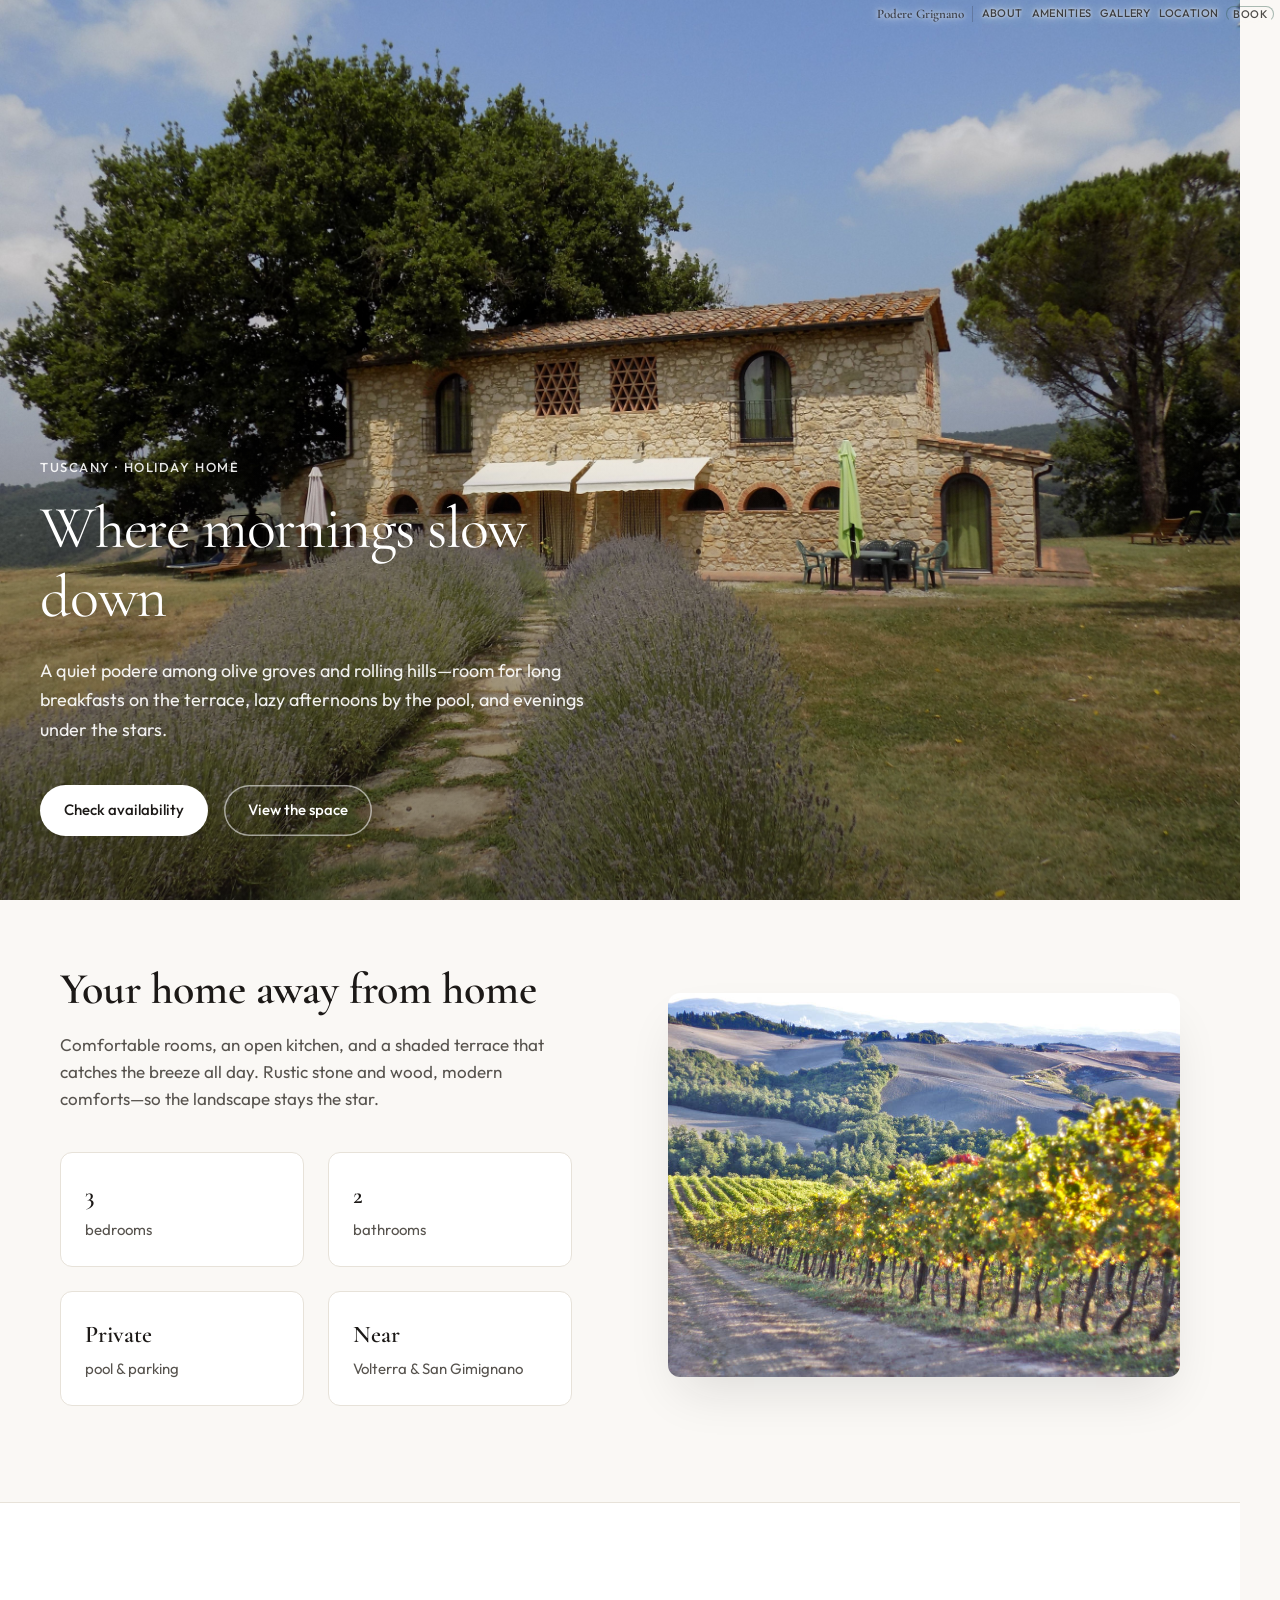
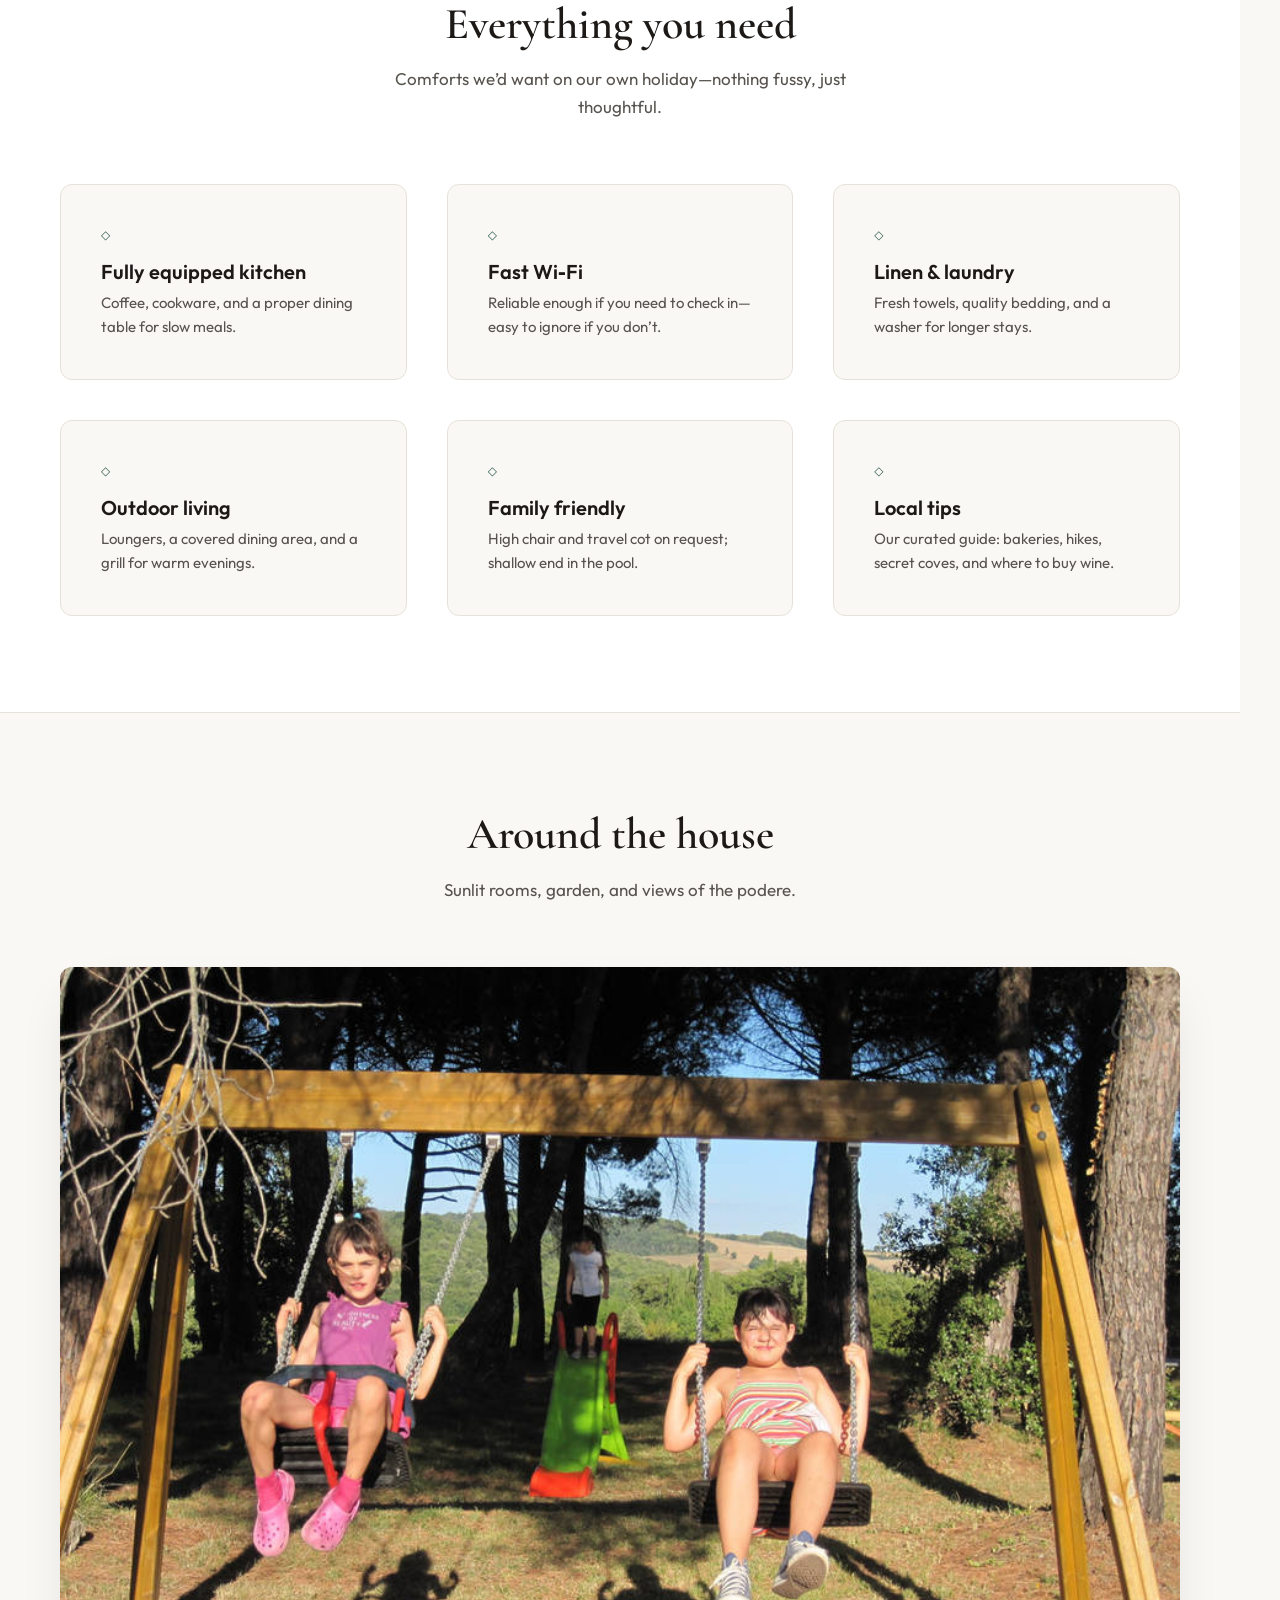
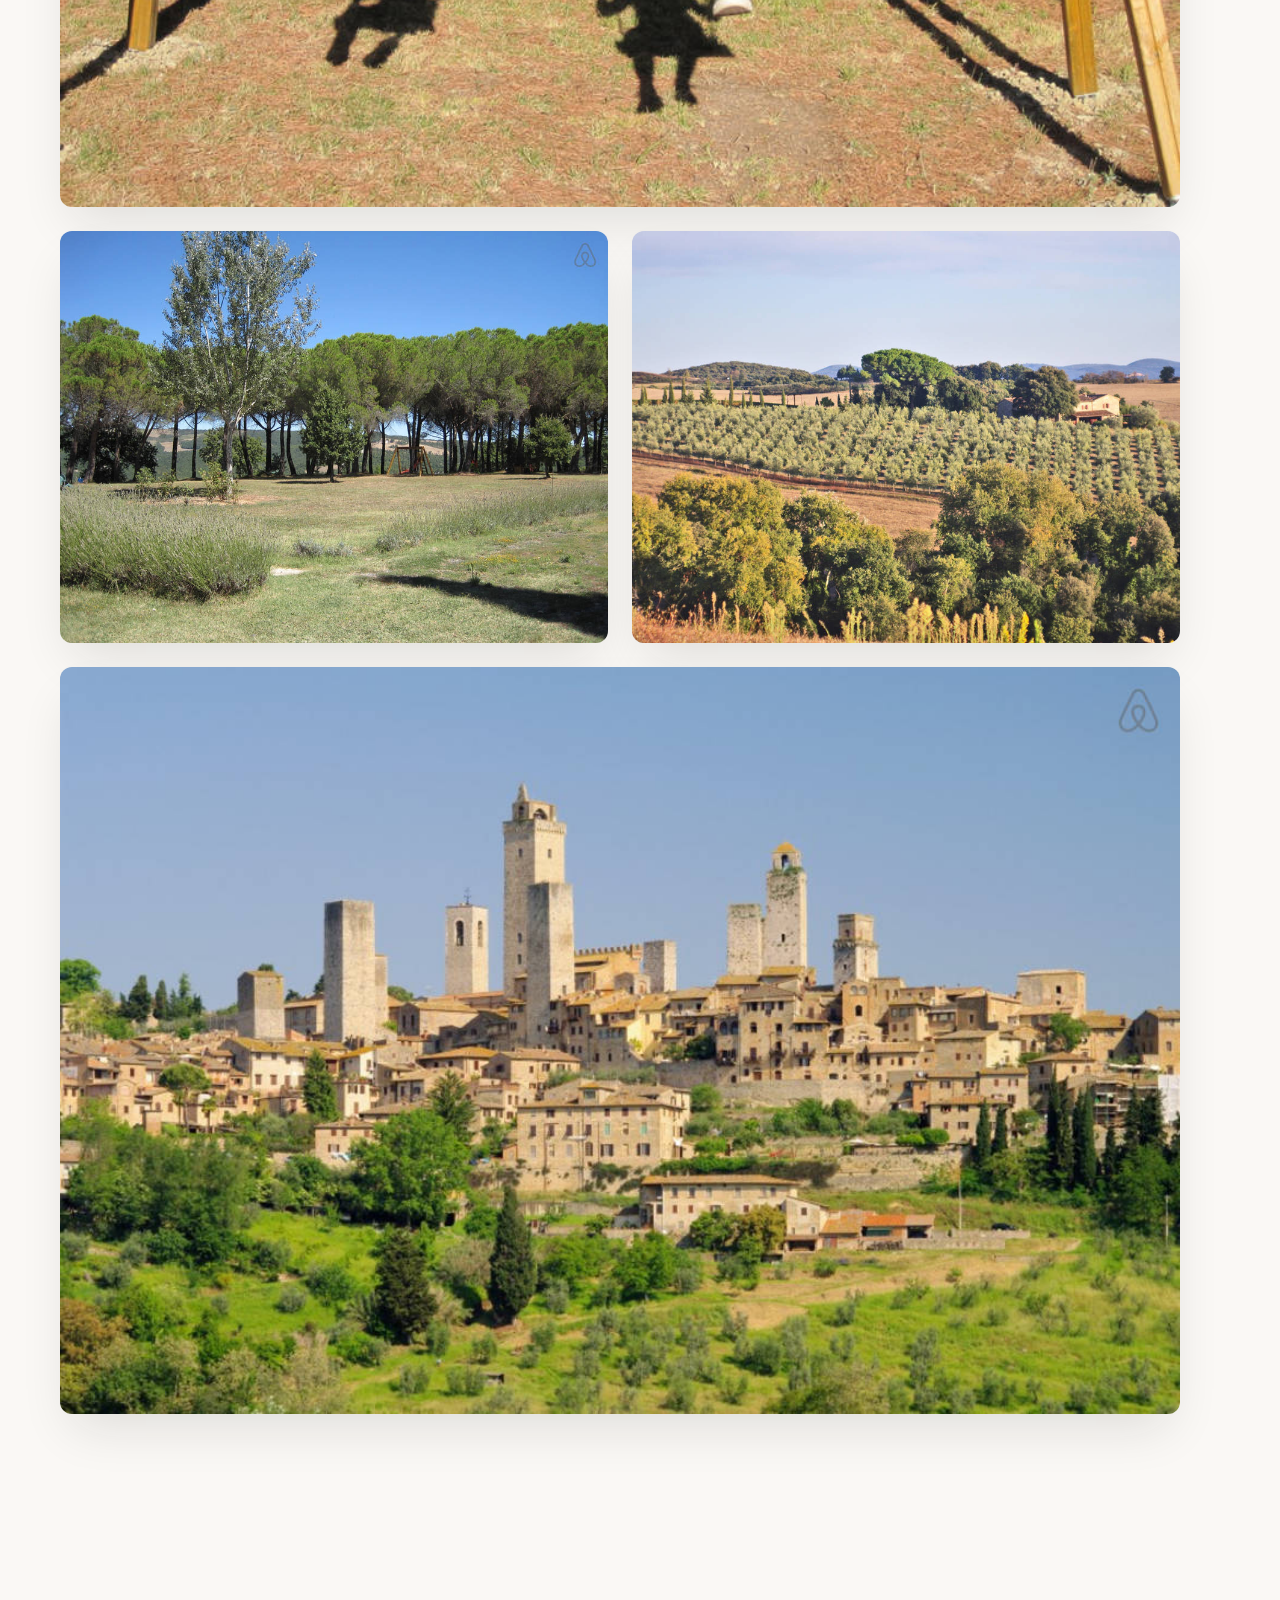
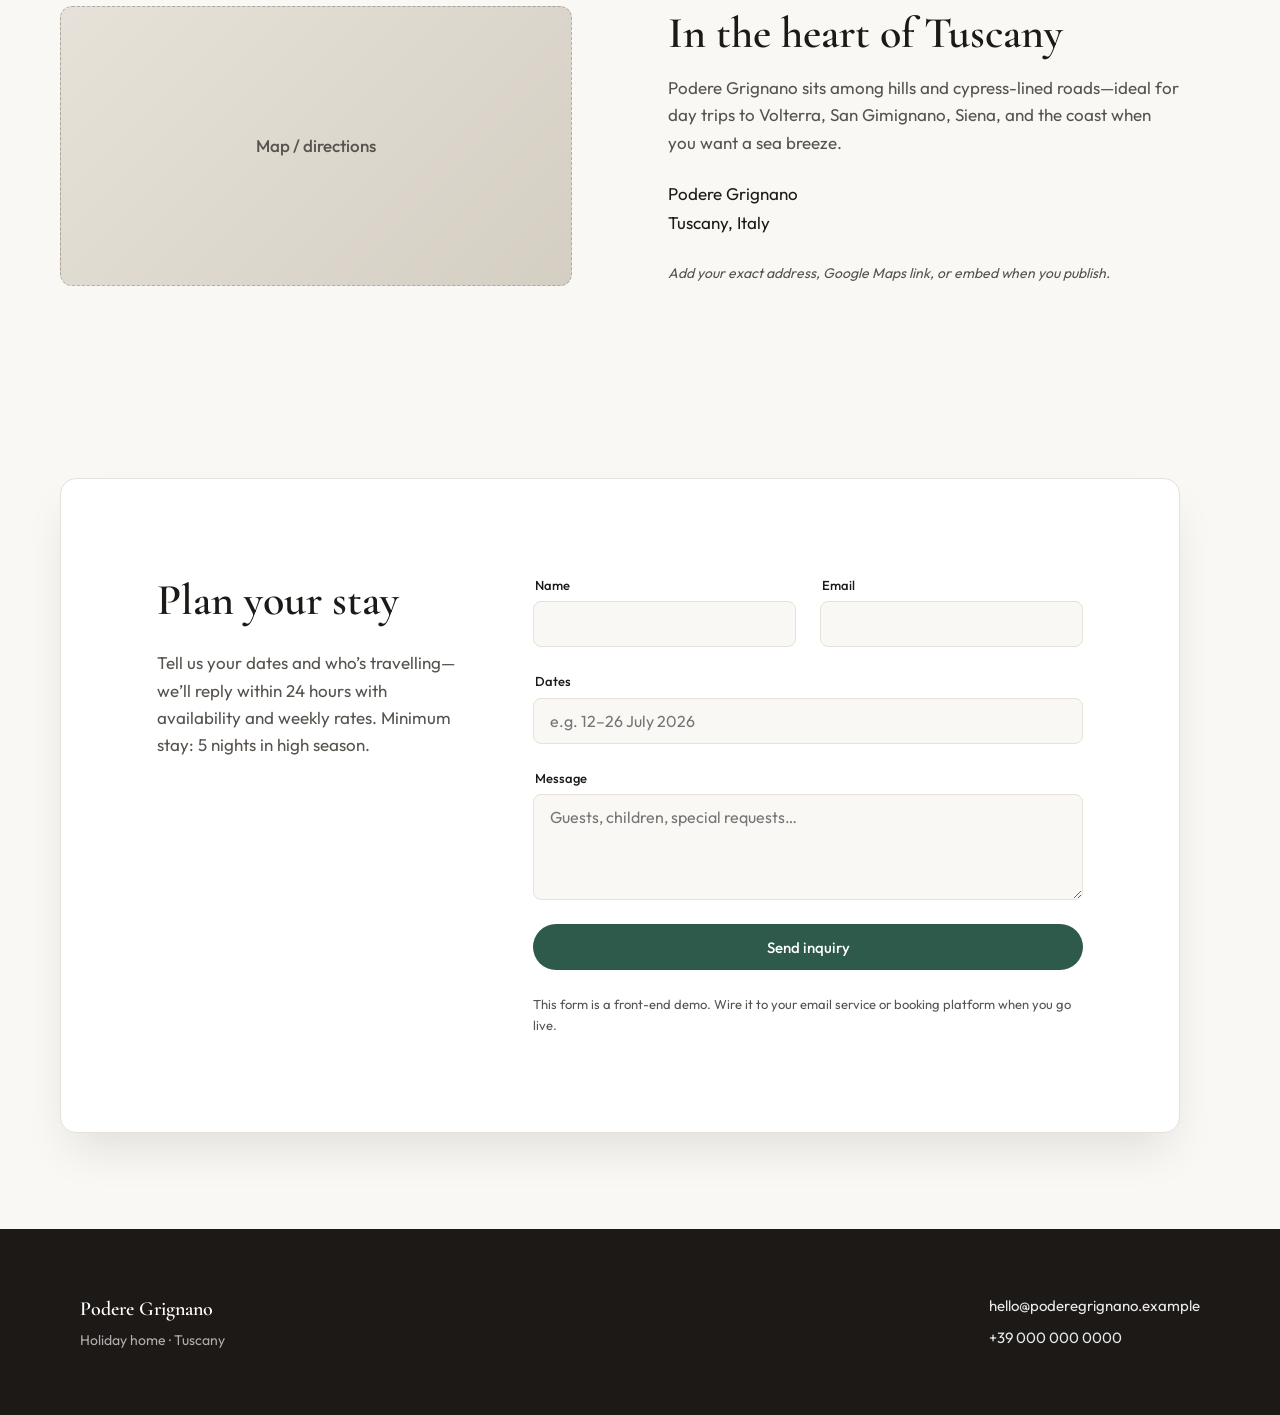
==== index.html @ 08a6ddc8 "Add Podere Grignano landing page with local photos and nav Made-with: Cursor" ====
<!DOCTYPE html>
<html lang="en">
<head>
  <meta charset="UTF-8" />
  <meta name="viewport" content="width=device-width, initial-scale=1.0" />
  <title>Podere Grignano — Holiday Home</title>
  <link rel="preconnect" href="https://fonts.googleapis.com" />
  <link rel="preconnect" href="https://fonts.gstatic.com" crossorigin />
  <link href="https://fonts.googleapis.com/css2?family=Cormorant+Garamond:ital,wght@0,400;0,600;1,400&family=Outfit:wght@300;400;500;600&display=swap" rel="stylesheet" />
  <link rel="stylesheet" href="styles.css" />
</head>
<body>
  <nav class="nav-rail" aria-label="Main navigation">
    <a class="nav-rail__brand" href="#top">Podere Grignano</a>
    <ul class="nav-rail__list">
      <li><a href="#about">About</a></li>
      <li><a href="#amenities">Amenities</a></li>
      <li><a href="#gallery">Gallery</a></li>
      <li><a href="#location">Location</a></li>
      <li><a class="nav-rail__cta" href="#book">Book</a></li>
    </ul>
  </nav>

  <main id="top">
    <section class="hero">
      <div class="hero-bg" role="img" aria-label="Podere Grignano — stone farmhouse and garden"></div>
      <div class="hero-inner">
        <p class="hero-tag">Tuscany · Holiday home</p>
        <h1>Where mornings slow down</h1>
        <p class="hero-lead">
          A quiet podere among olive groves and rolling hills—room for long breakfasts on the terrace,
          lazy afternoons by the pool, and evenings under the stars.
        </p>
        <div class="hero-actions">
          <a class="btn btn-primary" href="#book">Check availability</a>
          <a class="btn btn-ghost" href="#gallery">View the space</a>
        </div>
      </div>
    </section>

    <section class="section section-about" id="about">
      <div class="container split">
        <div class="split-text">
          <h2>Your home away from home</h2>
          <p>
            Comfortable rooms, an open kitchen, and a shaded terrace that catches the breeze all day.
            Rustic stone and wood, modern comforts—so the landscape stays the star.
          </p>
          <ul class="facts">
            <li><strong>3</strong> bedrooms</li>
            <li><strong>2</strong> bathrooms</li>
            <li><strong>Private</strong> pool &amp; parking</li>
            <li><strong>Near</strong> Volterra &amp; San Gimignano</li>
          </ul>
        </div>
        <figure class="split-media">
          <img
            src="images/about.jpg"
            alt="Living space at Podere Grignano"
            width="900"
            height="600"
            loading="lazy"
          />
        </figure>
      </div>
    </section>

    <section class="section section-amenities" id="amenities">
      <div class="container">
        <header class="section-head">
          <h2>Everything you need</h2>
          <p>Comforts we’d want on our own holiday—nothing fussy, just thoughtful.</p>
        </header>
        <ul class="amenity-grid">
          <li>
            <span class="amenity-icon" aria-hidden="true">◇</span>
            <h3>Fully equipped kitchen</h3>
            <p>Coffee, cookware, and a proper dining table for slow meals.</p>
          </li>
          <li>
            <span class="amenity-icon" aria-hidden="true">◇</span>
            <h3>Fast Wi‑Fi</h3>
            <p>Reliable enough if you need to check in—easy to ignore if you don’t.</p>
          </li>
          <li>
            <span class="amenity-icon" aria-hidden="true">◇</span>
            <h3>Linen &amp; laundry</h3>
            <p>Fresh towels, quality bedding, and a washer for longer stays.</p>
          </li>
          <li>
            <span class="amenity-icon" aria-hidden="true">◇</span>
            <h3>Outdoor living</h3>
            <p>Loungers, a covered dining area, and a grill for warm evenings.</p>
          </li>
          <li>
            <span class="amenity-icon" aria-hidden="true">◇</span>
            <h3>Family friendly</h3>
            <p>High chair and travel cot on request; shallow end in the pool.</p>
          </li>
          <li>
            <span class="amenity-icon" aria-hidden="true">◇</span>
            <h3>Local tips</h3>
            <p>Our curated guide: bakeries, hikes, secret coves, and where to buy wine.</p>
          </li>
        </ul>
      </div>
    </section>

    <section class="section section-gallery" id="gallery">
      <div class="container">
        <header class="section-head">
          <h2>Around the house</h2>
          <p>Sunlit rooms, garden, and views of the podere.</p>
        </header>
        <div class="gallery-grid">
          <figure class="gallery-item gallery-item--large">
            <img
              src="images/gallery-01.jpg"
              alt="Podere Grignano"
              width="1200"
              height="800"
              loading="lazy"
            />
          </figure>
          <figure class="gallery-item">
            <img
              src="images/gallery-02.jpg"
              alt="Podere Grignano"
              width="800"
              height="600"
              loading="lazy"
            />
          </figure>
          <figure class="gallery-item">
            <img
              src="images/gallery-03.jpg"
              alt="Podere Grignano"
              width="800"
              height="600"
              loading="lazy"
            />
          </figure>
          <figure class="gallery-item gallery-item--wide">
            <img
              src="images/gallery-04.jpg"
              alt="Podere Grignano"
              width="1200"
              height="500"
              loading="lazy"
            />
          </figure>
        </div>
      </div>
    </section>

    <section class="section section-location" id="location">
      <div class="container split split--reverse">
        <div class="split-text">
          <h2>In the heart of Tuscany</h2>
          <p>
            Podere Grignano sits among hills and cypress-lined roads—ideal for day trips to Volterra,
            San Gimignano, Siena, and the coast when you want a sea breeze.
          </p>
          <address class="address">
            Podere Grignano<br />
            Tuscany, Italy
          </address>
          <p class="location-note">
            Add your exact address, Google Maps link, or embed when you publish.
          </p>
        </div>
        <div class="map-placeholder" role="img" aria-label="Map placeholder">
          <span>Map / directions</span>
        </div>
      </div>
    </section>

    <section class="section section-cta" id="book">
      <div class="container cta-box">
        <div class="cta-content">
          <h2>Plan your stay</h2>
          <p>
            Tell us your dates and who’s travelling—we’ll reply within 24 hours with availability
            and weekly rates. Minimum stay: 5 nights in high season.
          </p>
        </div>
        <form class="inquiry-form" action="#" method="get">
          <label>
            <span>Name</span>
            <input type="text" name="name" autocomplete="name" required />
          </label>
          <label>
            <span>Email</span>
            <input type="email" name="email" autocomplete="email" required />
          </label>
          <label class="full-width">
            <span>Dates</span>
            <input type="text" name="dates" placeholder="e.g. 12–26 July 2026" required />
          </label>
          <label class="full-width">
            <span>Message</span>
            <textarea name="message" rows="4" placeholder="Guests, children, special requests…"></textarea>
          </label>
          <button type="submit" class="btn btn-primary full-width">Send inquiry</button>
          <p class="form-hint">
            This form is a front-end demo. Wire it to your email service or booking platform when you go live.
          </p>
        </form>
      </div>
    </section>
  </main>

  <footer class="site-footer">
    <div class="container footer-inner">
      <div>
        <strong>Podere Grignano</strong>
        <p class="footer-tag">Holiday home · Tuscany</p>
      </div>
      <div class="footer-links">
        <a href="mailto:hello@poderegrignano.example">hello@poderegrignano.example</a>
        <a href="tel:+390000000000">+39 000 000 0000</a>
      </div>
    </div>
  </footer>

</body>
</html>
---- styles.css ----
:root {
  --color-bg: #faf8f5;
  --color-surface: #ffffff;
  --color-ink: #1c1917;
  --color-ink-muted: #57534e;
  --color-accent: #2d5a4a;
  --color-accent-hover: #234538;
  --color-sand: #e7e2d9;
  --color-hero-overlay: rgba(28, 25, 23, 0.45);
  --font-display: "Cormorant Garamond", Georgia, serif;
  --font-body: "Outfit", system-ui, sans-serif;
  --space-xs: 0.5rem;
  --space-sm: 1rem;
  --space-md: 1.5rem;
  --space-lg: 2.5rem;
  --space-xl: 4rem;
  --space-2xl: 6rem;
  --radius: 12px;
  --shadow: 0 24px 48px -12px rgba(28, 25, 23, 0.12);
  --max-width: 1120px;
}

*,
*::before,
*::after {
  box-sizing: border-box;
}

html {
  scroll-behavior: smooth;
}

body {
  margin: 0;
  font-family: var(--font-body);
  font-size: 1.0625rem;
  line-height: 1.6;
  color: var(--color-ink);
  background: var(--color-bg);
}

main {
  padding-right: var(--space-lg);
}

img {
  max-width: 100%;
  height: auto;
  display: block;
  vertical-align: middle;
}

a {
  color: var(--color-accent);
  text-decoration: none;
}

a:hover {
  text-decoration: underline;
}

h1,
h2,
h3 {
  font-family: var(--font-display);
  font-weight: 600;
  line-height: 1.15;
  margin: 0 0 var(--space-sm);
}

h1 {
  font-size: clamp(2.5rem, 6vw, 3.75rem);
  font-weight: 400;
  letter-spacing: -0.02em;
}

h2 {
  font-size: clamp(2rem, 4vw, 2.75rem);
}

h3 {
  font-size: 1.25rem;
  font-family: var(--font-body);
  font-weight: 600;
}

p {
  margin: 0 0 var(--space-md);
  color: var(--color-ink-muted);
}

p:last-child {
  margin-bottom: 0;
}

.container {
  width: min(100% - var(--space-lg), var(--max-width));
  margin-inline: auto;
}

/* Minimal horizontal nav — fixed top-right, transparent */
.nav-rail {
  position: fixed;
  z-index: 100;
  top: max(0.35rem, env(safe-area-inset-top));
  right: max(0.35rem, env(safe-area-inset-right));
  display: flex;
  flex-direction: row;
  flex-wrap: wrap;
  align-items: center;
  justify-content: flex-end;
  gap: 0.2rem 0.45rem;
  width: max-content;
  max-width: calc(100vw - 0.7rem);
  padding: 0;
  background: transparent;
  pointer-events: none;
}

.nav-rail > * {
  pointer-events: auto;
}

.nav-rail__brand {
  font-family: var(--font-display);
  font-size: 0.8125rem;
  font-weight: 600;
  letter-spacing: 0.01em;
  line-height: 1;
  white-space: nowrap;
  text-decoration: none;
  color: rgba(28, 25, 23, 0.82);
  opacity: 0.92;
  text-shadow:
    0 0 12px rgba(255, 253, 248, 0.95),
    0 0 4px rgba(255, 253, 248, 0.85);
  transition: color 0.2s ease, opacity 0.2s ease;
}

.nav-rail__brand:hover {
  color: var(--color-accent);
  text-decoration: none;
  opacity: 1;
}

.nav-rail__brand:focus-visible {
  outline: 2px solid var(--color-accent);
  outline-offset: 3px;
  border-radius: 2px;
}

.nav-rail__list {
  list-style: none;
  margin: 0;
  padding: 0 0 0 0.45rem;
  display: flex;
  flex-direction: row;
  flex-wrap: wrap;
  align-items: center;
  justify-content: flex-end;
  gap: 0.15rem 0.35rem;
  border-left: 1px solid rgba(28, 25, 23, 0.2);
}

.nav-rail__list li {
  display: flex;
  align-items: center;
}

.nav-rail__list a {
  font-size: 0.6875rem;
  font-weight: 500;
  letter-spacing: 0.04em;
  text-transform: uppercase;
  text-decoration: none;
  color: rgba(28, 25, 23, 0.78);
  text-shadow:
    0 0 10px rgba(255, 253, 248, 0.92),
    0 0 3px rgba(255, 253, 248, 0.8);
  padding: 0.15rem 0.1rem;
  line-height: 1;
  border-bottom: 1px solid transparent;
  transition: color 0.2s ease, border-color 0.2s ease;
}

.nav-rail__list a:hover {
  color: var(--color-accent);
  text-decoration: none;
  border-bottom-color: rgba(45, 90, 74, 0.35);
}

.nav-rail__list a:focus-visible {
  outline: 2px solid var(--color-accent);
  outline-offset: 2px;
  border-radius: 2px;
}

.nav-rail__cta {
  margin: 0;
  padding: 0.12rem 0.4rem !important;
  border: 1px solid rgba(45, 90, 74, 0.42);
  border-radius: 999px;
  background: transparent !important;
}

.nav-rail__cta:hover {
  border-color: var(--color-accent);
  background: rgba(45, 90, 74, 0.06) !important;
}

@media (max-width: 520px) {
  .nav-rail {
    gap: 0.15rem 0.3rem;
  }

  .nav-rail__brand {
    font-size: 0.75rem;
  }

  .nav-rail__list {
    padding-left: 0.35rem;
    gap: 0.1rem 0.25rem;
  }

  .nav-rail__list a {
    font-size: 0.625rem;
    letter-spacing: 0.03em;
  }

  .nav-rail__cta {
    padding: 0.1rem 0.32rem !important;
  }
}

/* Hero */
.hero {
  position: relative;
  min-height: 100vh;
  min-height: 100dvh;
  display: flex;
  align-items: flex-end;
  padding: var(--space-2xl) var(--space-lg) var(--space-xl);
  padding-top: var(--space-xl);
}

.hero-bg {
  position: absolute;
  inset: 0;
  background:
    linear-gradient(to top, var(--color-hero-overlay) 0%, transparent 55%),
    url("images/hero.jpg") center / cover no-repeat;
  z-index: 0;
}

.hero-inner {
  position: relative;
  z-index: 1;
  max-width: 36rem;
  color: #fff;
}

.hero-tag {
  font-size: 0.8125rem;
  font-weight: 500;
  letter-spacing: 0.12em;
  text-transform: uppercase;
  margin: 0 0 var(--space-sm);
  opacity: 0.95;
  color: rgba(255, 255, 255, 0.95);
}

.hero h1 {
  color: #fff;
  margin-bottom: var(--space-md);
  text-shadow: 0 2px 24px rgba(0, 0, 0, 0.2);
}

.hero-lead {
  font-size: 1.125rem;
  line-height: 1.65;
  color: rgba(255, 255, 255, 0.92);
  margin-bottom: var(--space-lg);
}

.hero-actions {
  display: flex;
  flex-wrap: wrap;
  gap: var(--space-sm);
}

/* Buttons */
.btn {
  display: inline-flex;
  align-items: center;
  justify-content: center;
  padding: 0.85rem 1.5rem;
  font-family: var(--font-body);
  font-size: 0.9375rem;
  font-weight: 500;
  border-radius: 999px;
  border: none;
  cursor: pointer;
  text-decoration: none;
  transition: background 0.2s, color 0.2s, transform 0.15s;
}

.btn:active {
  transform: scale(0.98);
}

.btn-primary {
  background: #fff;
  color: var(--color-ink);
}

.btn-primary:hover {
  background: var(--color-sand);
  text-decoration: none;
}

.btn-ghost {
  background: transparent;
  color: #fff;
  box-shadow: inset 0 0 0 1.5px rgba(255, 255, 255, 0.55);
}

.btn-ghost:hover {
  background: rgba(255, 255, 255, 0.12);
  text-decoration: none;
}

.section-cta .btn-primary {
  background: var(--color-accent);
  color: #fff;
}

.section-cta .btn-primary:hover {
  background: var(--color-accent-hover);
}

/* Sections */
.section {
  padding: var(--space-2xl) 0;
}

.section-about {
  padding-top: var(--space-xl);
}

.section-head {
  text-align: center;
  max-width: 32rem;
  margin: 0 auto var(--space-xl);
}

.section-head h2 {
  margin-bottom: var(--space-sm);
}

.section-head p {
  margin: 0;
}

/* Split layout */
.split {
  display: grid;
  gap: var(--space-xl);
  align-items: center;
}

@media (min-width: 880px) {
  .split {
    grid-template-columns: 1fr 1fr;
    gap: var(--space-2xl);
  }

  .split--reverse .split-text {
    order: 2;
  }

  .split--reverse .map-placeholder {
    order: 1;
  }
}

.split-media {
  margin: 0;
  border-radius: var(--radius);
  overflow: hidden;
  box-shadow: var(--shadow);
}

.split-media img {
  width: 100%;
  aspect-ratio: 4 / 3;
  object-fit: cover;
}

.facts {
  list-style: none;
  margin: var(--space-lg) 0 0;
  padding: 0;
  display: grid;
  grid-template-columns: repeat(2, 1fr);
  gap: var(--space-md);
}

.facts li {
  padding: var(--space-md);
  background: var(--color-surface);
  border-radius: var(--radius);
  border: 1px solid var(--color-sand);
  font-size: 0.9375rem;
  color: var(--color-ink-muted);
}

.facts strong {
  display: block;
  font-size: 1.5rem;
  font-family: var(--font-display);
  color: var(--color-ink);
  font-weight: 600;
  margin-bottom: 0.15rem;
}

/* Amenities */
.section-amenities {
  background: var(--color-surface);
  border-block: 1px solid var(--color-sand);
}

.amenity-grid {
  list-style: none;
  margin: 0;
  padding: 0;
  display: grid;
  gap: var(--space-lg);
}

@media (min-width: 600px) {
  .amenity-grid {
    grid-template-columns: repeat(2, 1fr);
  }
}

@media (min-width: 900px) {
  .amenity-grid {
    grid-template-columns: repeat(3, 1fr);
  }
}

.amenity-grid li {
  padding: var(--space-lg);
  background: var(--color-bg);
  border-radius: var(--radius);
  border: 1px solid var(--color-sand);
}

.amenity-icon {
  display: block;
  font-size: 0.75rem;
  color: var(--color-accent);
  margin-bottom: var(--space-sm);
  letter-spacing: 0.1em;
}

.amenity-grid h3 {
  margin-bottom: var(--space-xs);
}

.amenity-grid p {
  margin: 0;
  font-size: 0.9375rem;
}

/* Gallery */
.gallery-grid {
  display: grid;
  gap: var(--space-md);
  grid-template-columns: 1fr;
}

@media (min-width: 700px) {
  .gallery-grid {
    grid-template-columns: repeat(2, 1fr);
    grid-template-rows: auto auto auto;
  }

  .gallery-item--large {
    grid-column: span 2;
    grid-row: span 1;
  }

  .gallery-item--wide {
    grid-column: span 2;
  }
}

.gallery-item {
  margin: 0;
  border-radius: var(--radius);
  overflow: hidden;
  box-shadow: var(--shadow);
}

.gallery-item img {
  width: 100%;
  height: 100%;
  min-height: 220px;
  object-fit: cover;
  transition: transform 0.5s ease;
}

.gallery-item:hover img {
  transform: scale(1.03);
}

.gallery-item--large img {
  min-height: 320px;
}

.gallery-item--wide img {
  min-height: 240px;
}

/* Location */
.address {
  font-style: normal;
  margin: var(--space-md) 0;
  color: var(--color-ink);
  line-height: 1.7;
}

.location-note {
  font-size: 0.875rem;
  font-style: italic;
}

.map-placeholder {
  min-height: 280px;
  border-radius: var(--radius);
  background:
    linear-gradient(135deg, var(--color-sand) 0%, #d4cec3 100%);
  display: flex;
  align-items: center;
  justify-content: center;
  color: var(--color-ink-muted);
  font-weight: 500;
  border: 1px dashed rgba(87, 83, 78, 0.35);
}

/* CTA / Form */
.section-cta {
  padding-bottom: var(--space-2xl);
}

.cta-box {
  display: grid;
  gap: var(--space-xl);
  padding: var(--space-xl);
  background: var(--color-surface);
  border-radius: calc(var(--radius) + 4px);
  box-shadow: var(--shadow);
  border: 1px solid var(--color-sand);
}

@media (min-width: 880px) {
  .cta-box {
    grid-template-columns: 1fr 1.1fr;
    align-items: start;
    padding: var(--space-2xl);
  }
}

.cta-content h2 {
  margin-bottom: var(--space-md);
}

.inquiry-form {
  display: grid;
  grid-template-columns: 1fr 1fr;
  gap: var(--space-md);
}

.inquiry-form label {
  display: flex;
  flex-direction: column;
  gap: 0.35rem;
  font-size: 0.8125rem;
  font-weight: 500;
  color: var(--color-ink);
}

.inquiry-form label span {
  margin-left: 2px;
}

.inquiry-form .full-width {
  grid-column: 1 / -1;
}

.inquiry-form input,
.inquiry-form textarea {
  font-family: var(--font-body);
  font-size: 1rem;
  padding: 0.75rem 1rem;
  border: 1px solid var(--color-sand);
  border-radius: 8px;
  background: var(--color-bg);
  color: var(--color-ink);
}

.inquiry-form input:focus,
.inquiry-form textarea:focus {
  outline: 2px solid var(--color-accent);
  outline-offset: 2px;
  border-color: transparent;
}

.inquiry-form textarea {
  resize: vertical;
  min-height: 100px;
}

.form-hint {
  grid-column: 1 / -1;
  font-size: 0.8125rem;
  margin: 0;
}

/* Footer */
.site-footer {
  padding: var(--space-xl) var(--space-lg);
  background: var(--color-ink);
  color: rgba(255, 255, 255, 0.85);
}

.footer-inner {
  display: flex;
  flex-direction: column;
  gap: var(--space-md);
}

@media (min-width: 600px) {
  .footer-inner {
    flex-direction: row;
    justify-content: space-between;
    align-items: center;
  }
}

.site-footer strong {
  font-family: var(--font-display);
  font-size: 1.25rem;
  font-weight: 600;
  color: #fff;
}

.footer-tag {
  margin: 0.25rem 0 0;
  font-size: 0.875rem;
  color: rgba(255, 255, 255, 0.65);
}

.footer-links {
  display: flex;
  flex-direction: column;
  gap: var(--space-xs);
}

.footer-links a {
  color: rgba(255, 255, 255, 0.9);
  font-size: 0.9375rem;
}

.footer-links a:hover {
  color: #fff;
}
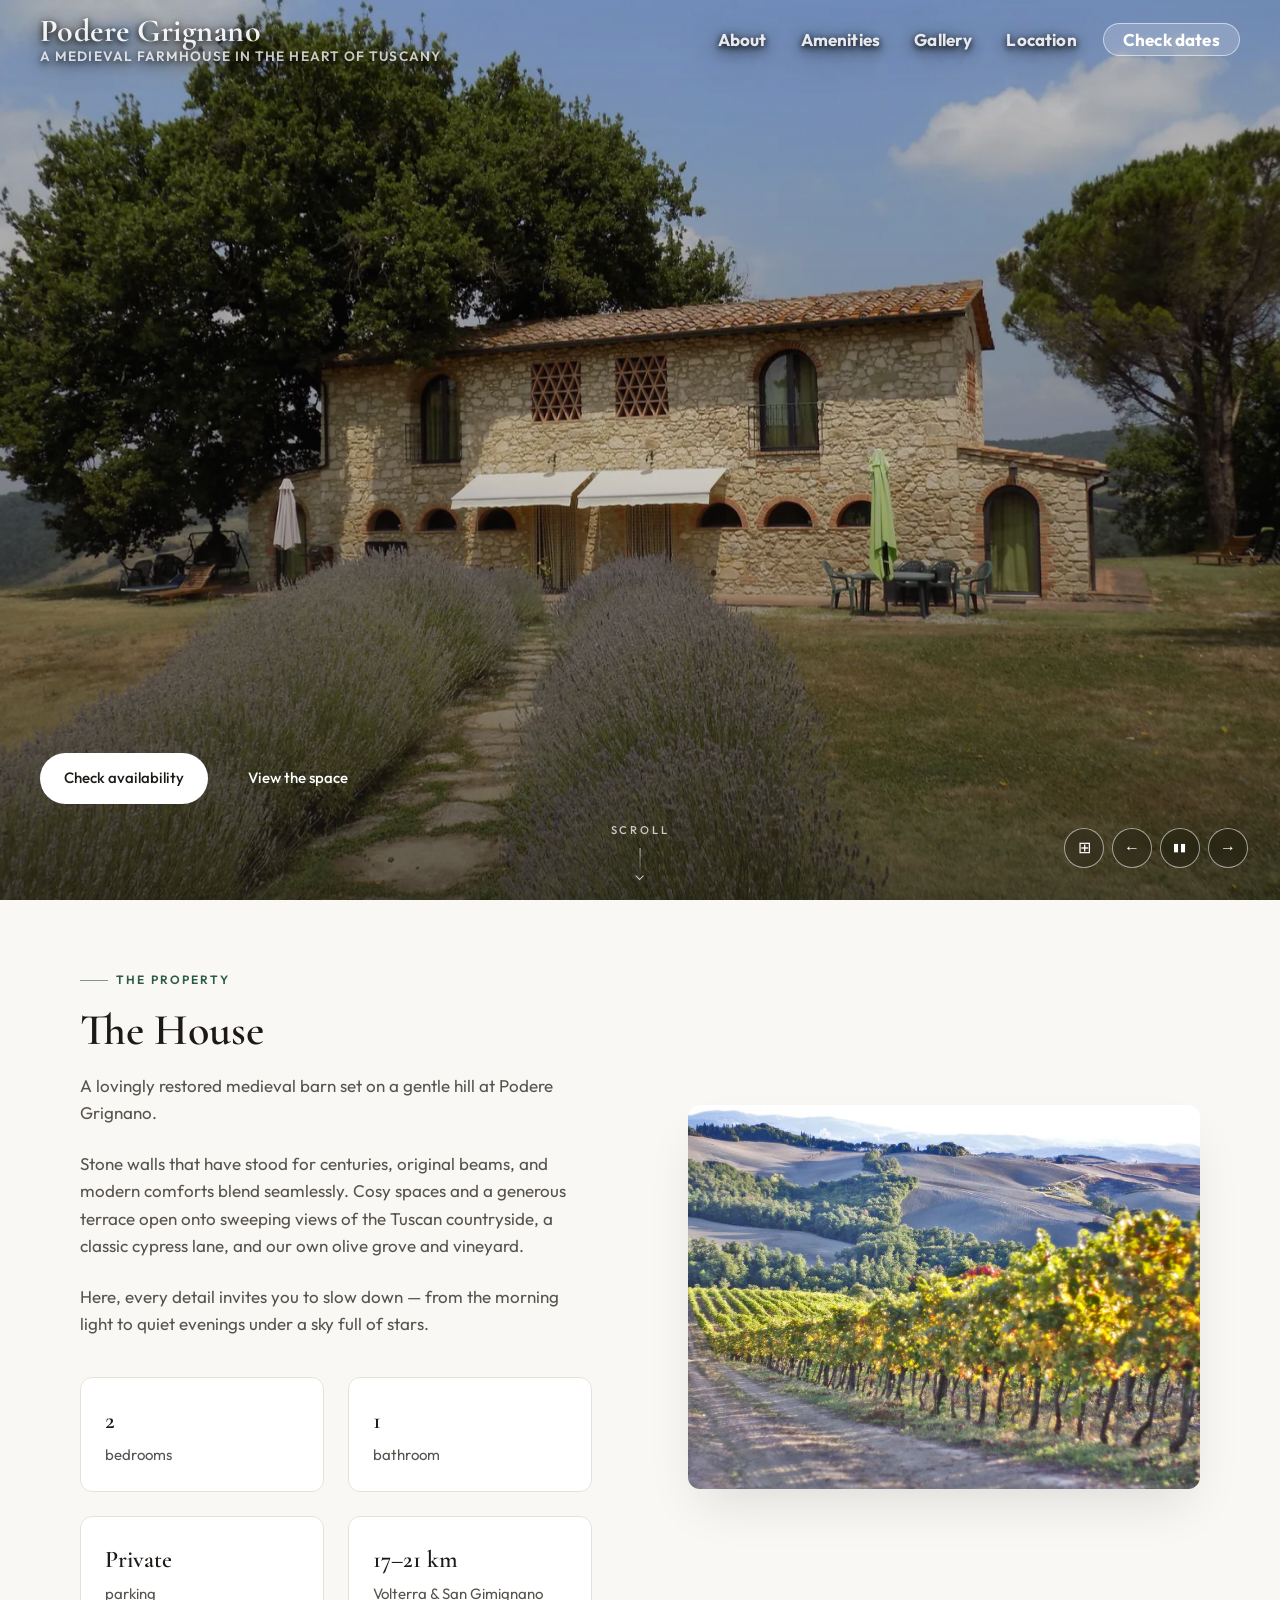
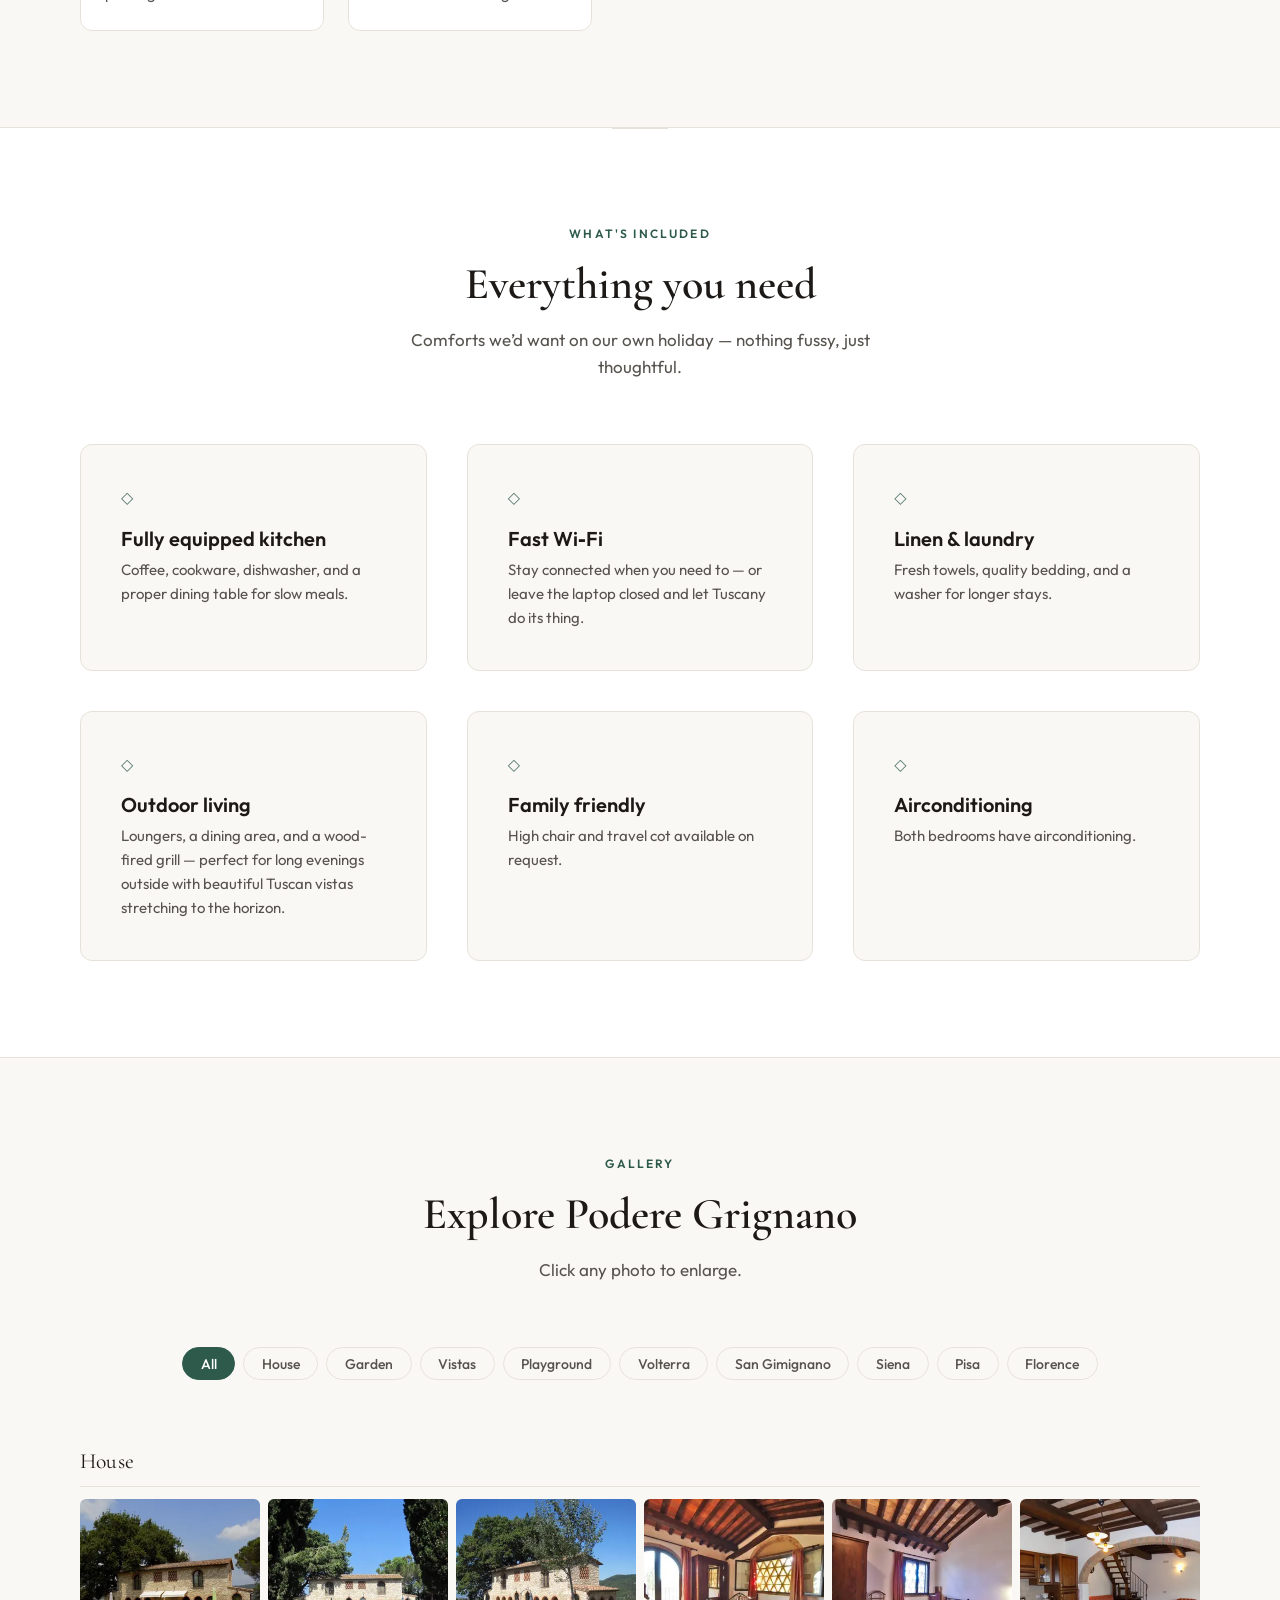
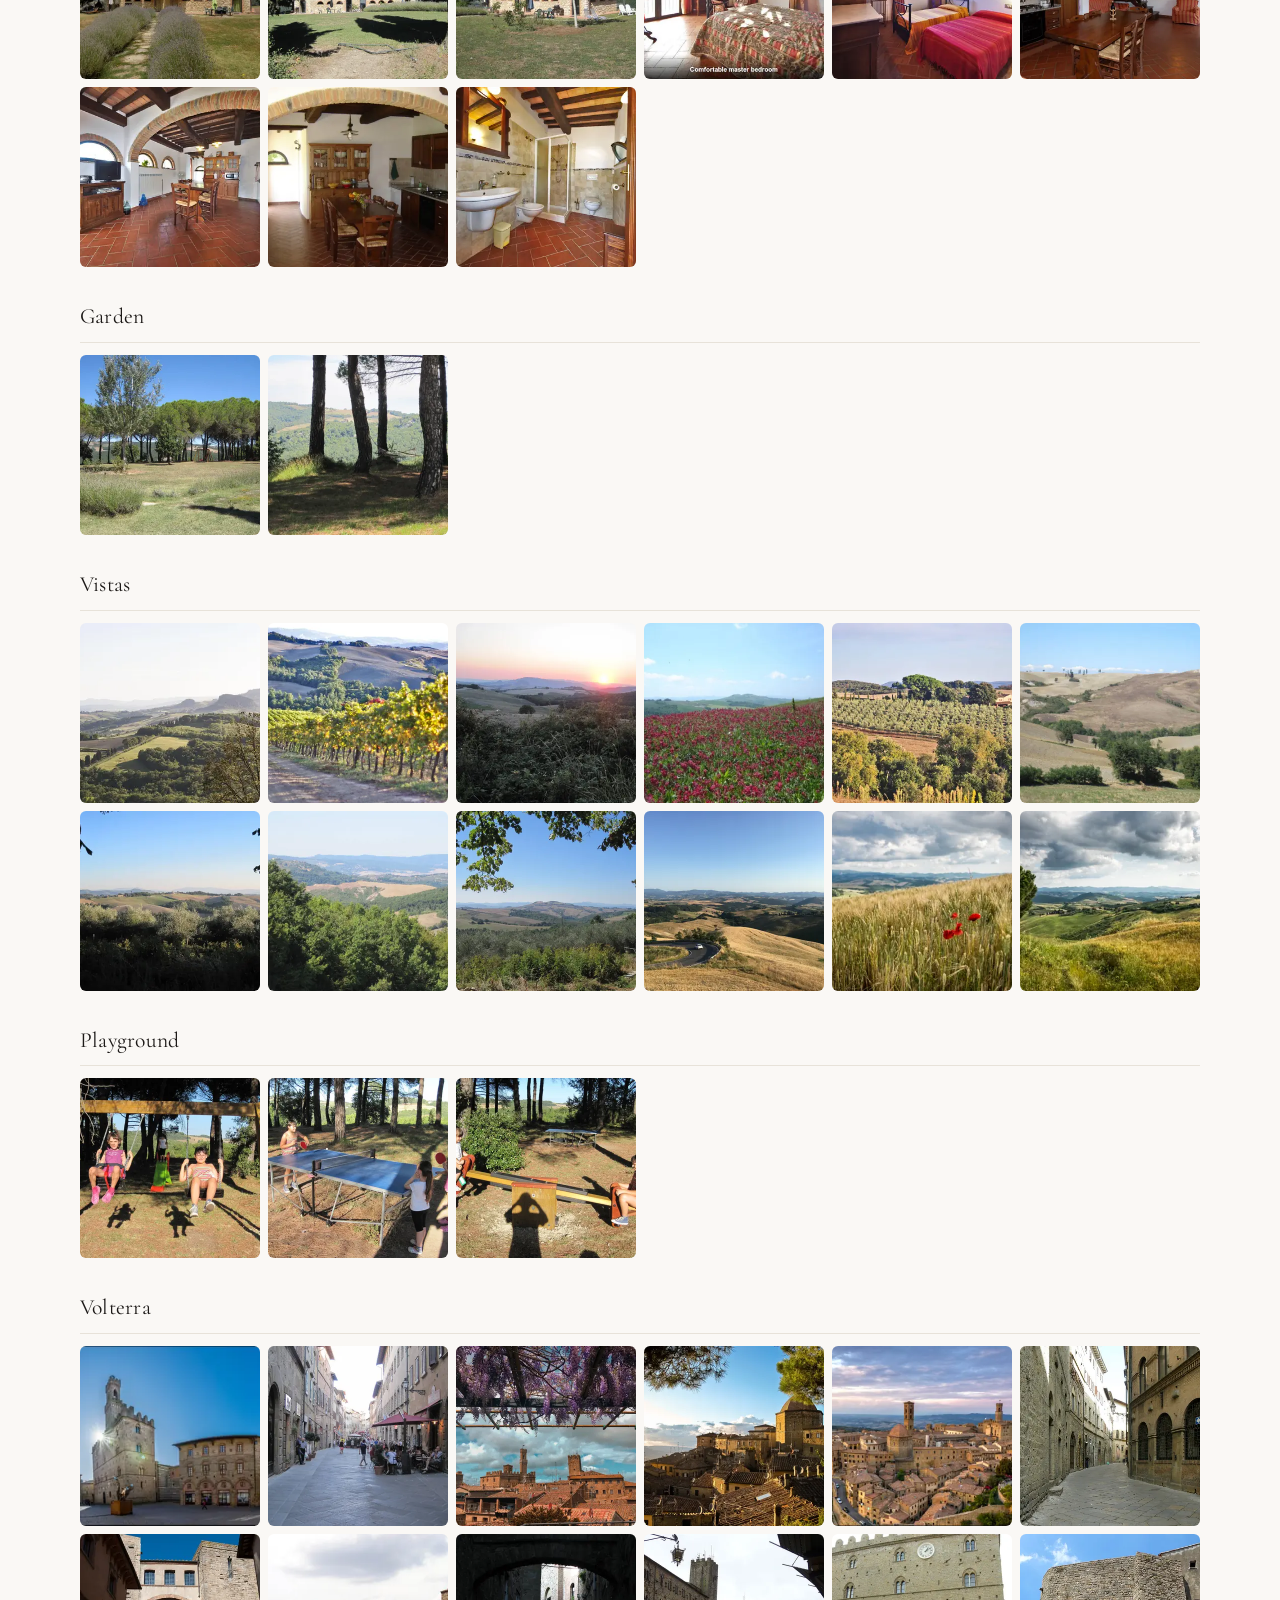
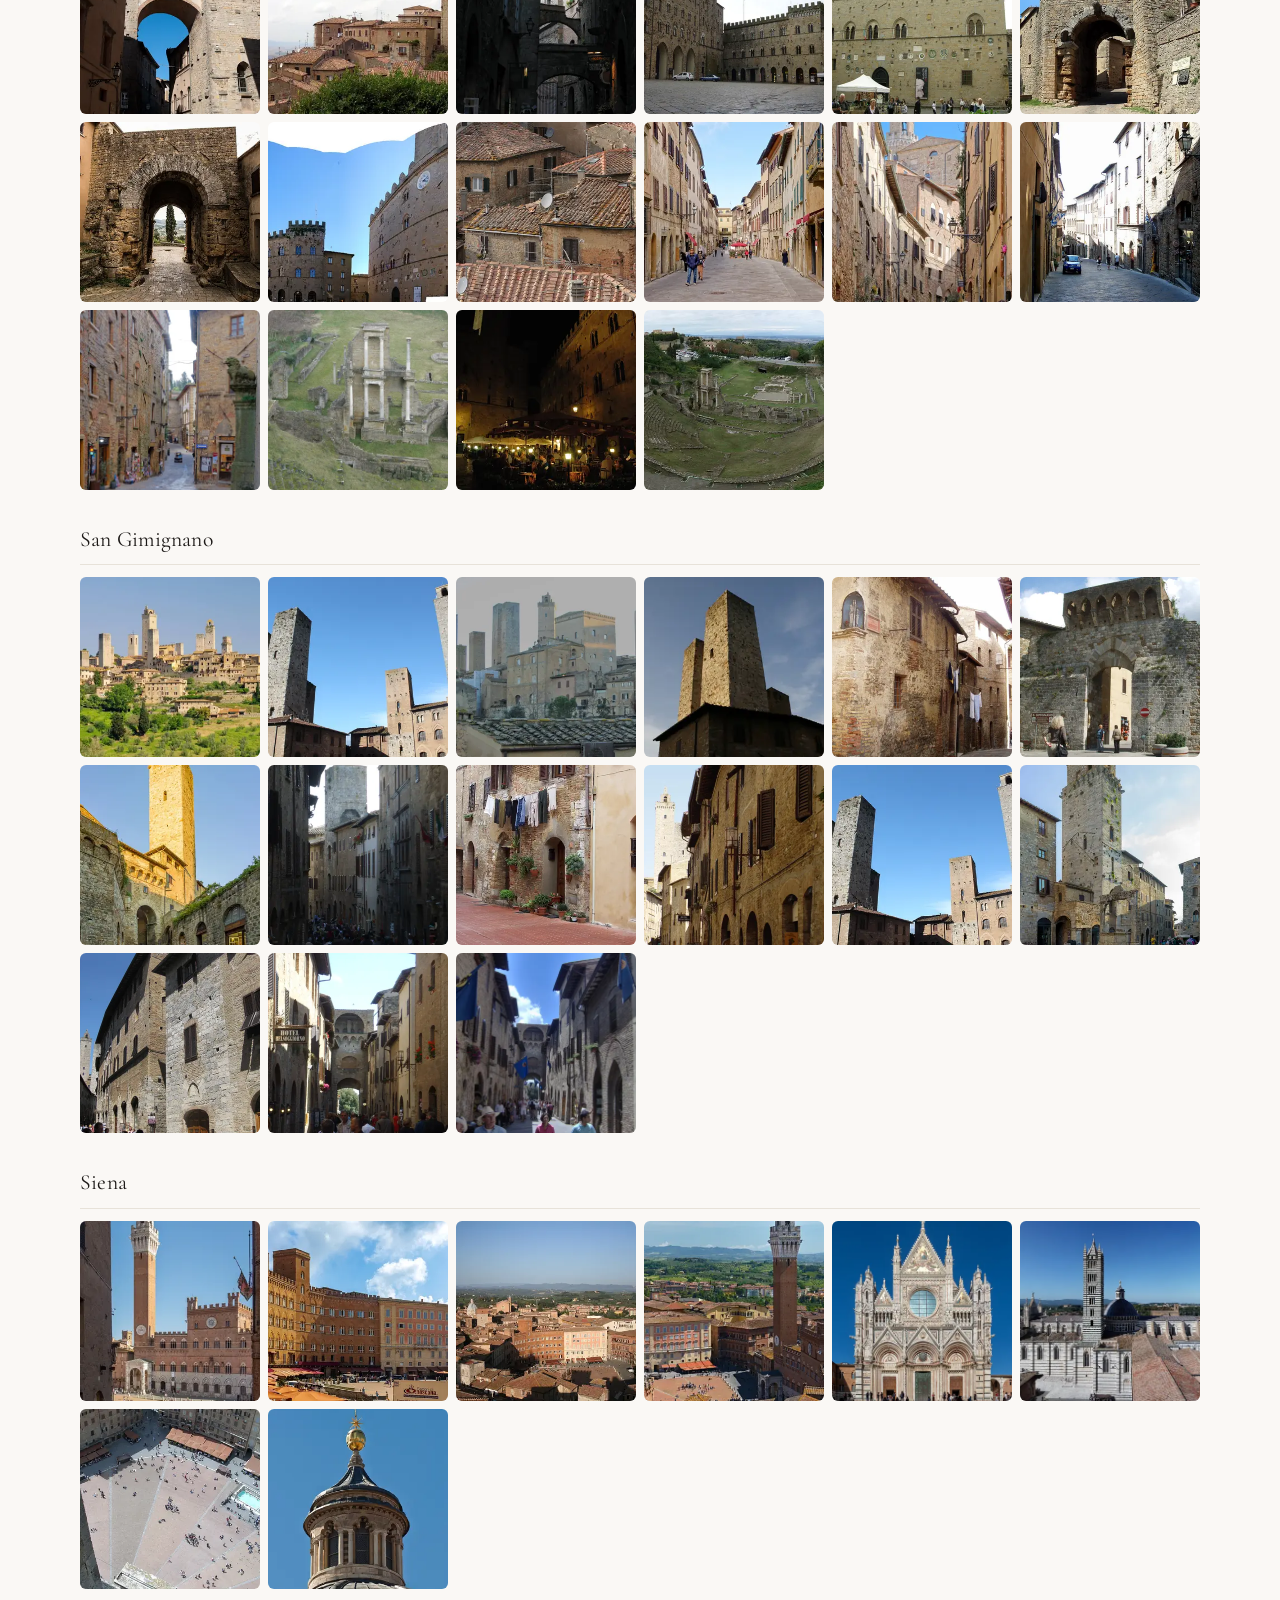
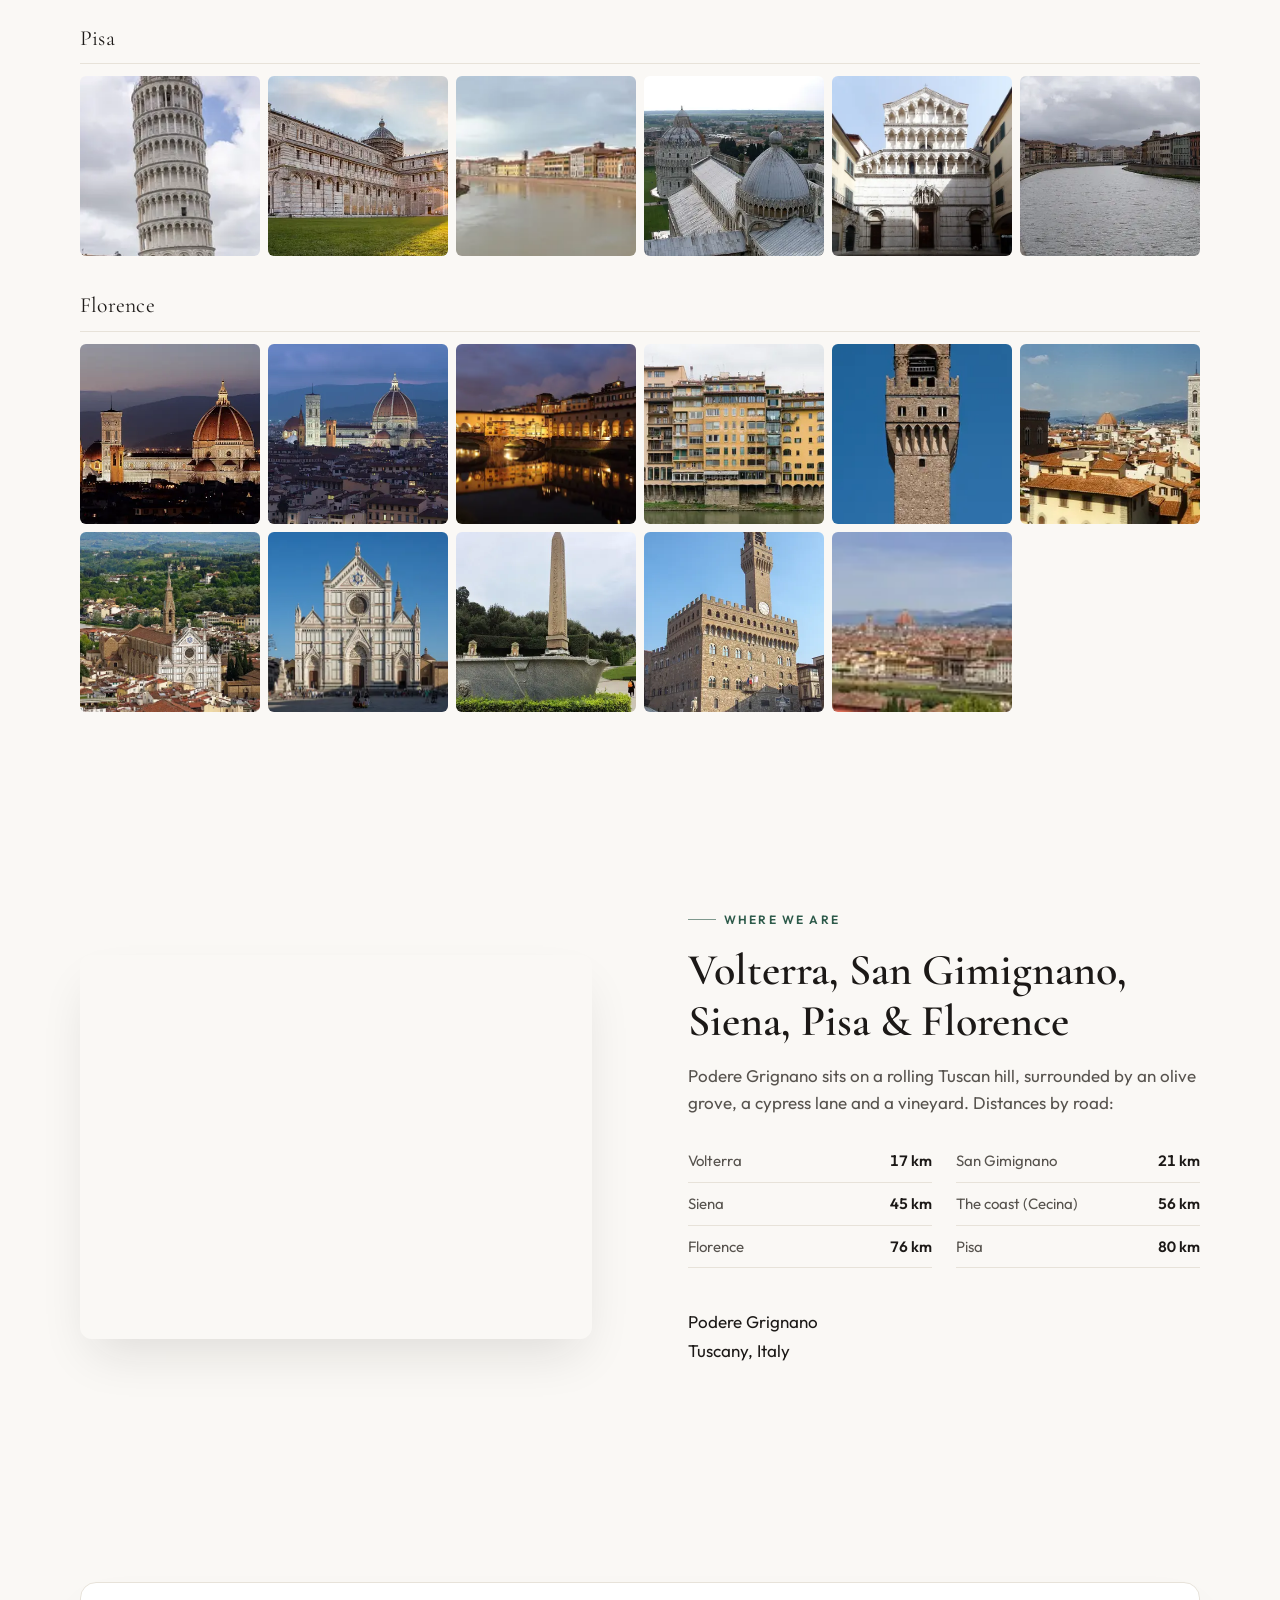
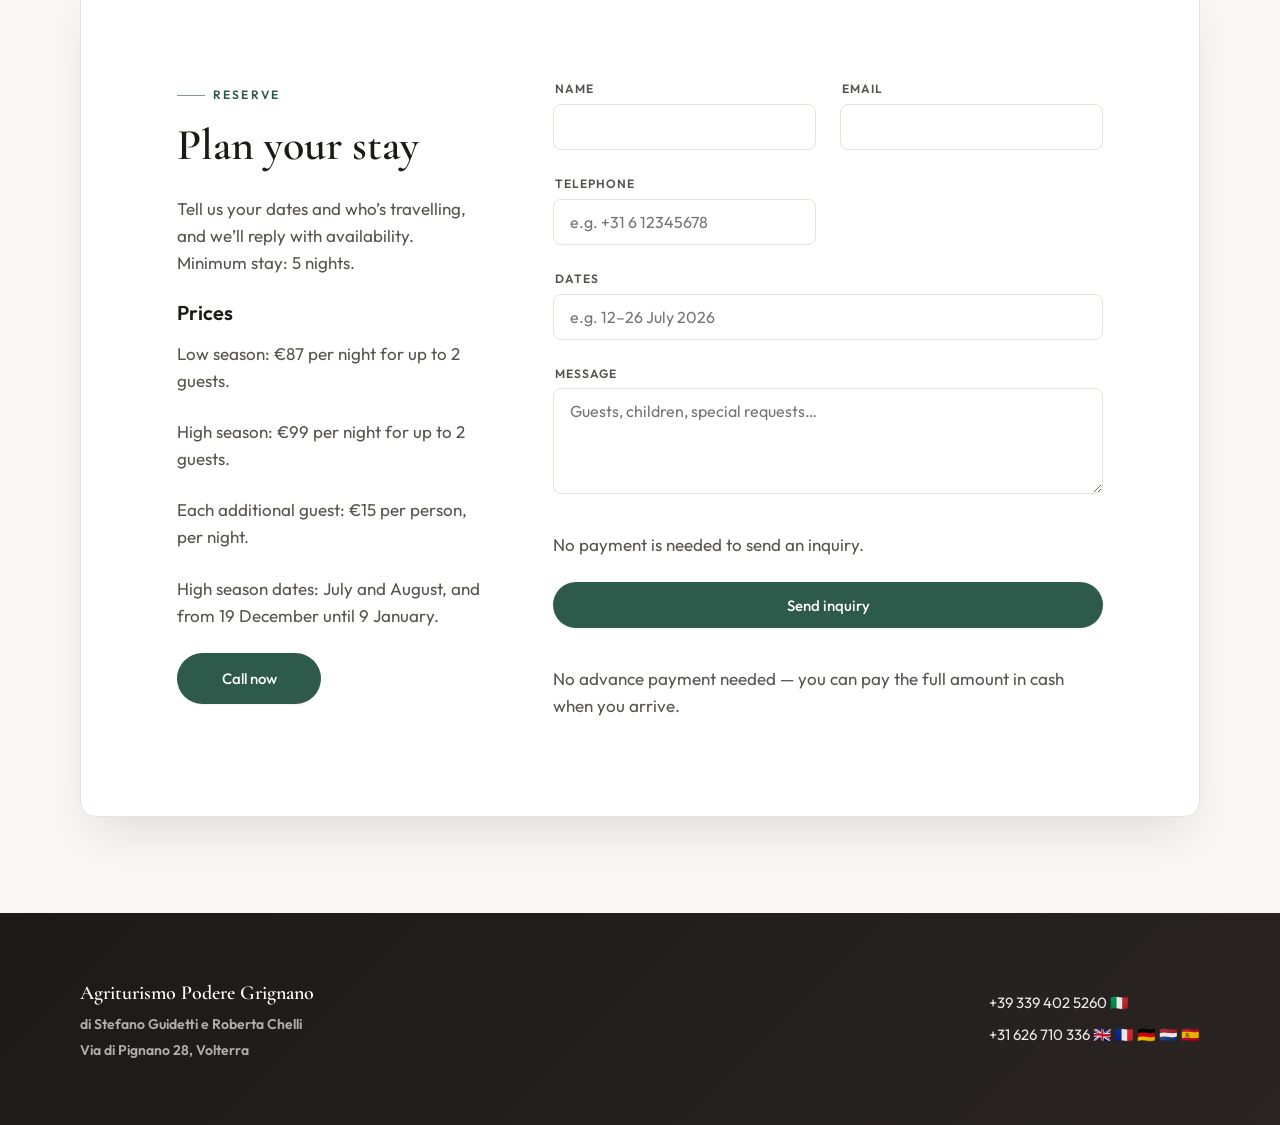
==== commit cbfd6e13: "Publish the updated holiday site with optimized photos and clearer stay details. Co-authored-by: Cur" ====
--- a/index.html
+++ b/index.html
@@ -3,84 +3,236 @@
 <head>
   <meta charset="UTF-8" />
   <meta name="viewport" content="width=device-width, initial-scale=1.0" />
-  <title>Podere Grignano — Holiday Home</title>
+
+  <!-- ══ Primary SEO ══ -->
+  <title>Podere Grignano — Holiday Home in Tuscany | Volterra & San Gimignano</title>
+  <meta name="description" content="A medieval farmhouse on a rolling hill between Volterra and San Gimignano. Olive grove, vineyard and stunning Tuscan views. Book your stay at Podere Grignano." />
+  <meta name="keywords" content="holiday home Tuscany, Podere Grignano, vacation rental Volterra, San Gimignano holiday, Tuscany farmhouse, agriturismo Tuscany" />
+  <link rel="canonical" href="https://www.poderegrignano.com/" />
+
+  <!-- ══ Open Graph (Facebook, WhatsApp, LinkedIn previews) ══ -->
+  <meta property="og:type"        content="website" />
+  <meta property="og:url"         content="https://www.poderegrignano.com/" />
+  <meta property="og:title"       content="Podere Grignano — Holiday Home in Tuscany" />
+  <meta property="og:description" content="A medieval farmhouse between Volterra and San Gimignano. Olive grove, vineyard and stunning Tuscan vistas." />
+  <meta property="og:image"       content="https://www.poderegrignano.com/images/slide-29.jpg" />
+  <meta property="og:locale"      content="en_GB" />
+  <meta property="og:site_name"   content="Podere Grignano" />
+
+  <!-- ══ Twitter / X card ══ -->
+  <meta name="twitter:card"        content="summary_large_image" />
+  <meta name="twitter:title"       content="Podere Grignano — Holiday Home in Tuscany" />
+  <meta name="twitter:description" content="A medieval farmhouse between Volterra and San Gimignano. Olive grove, vineyard and stunning Tuscan vistas." />
+  <meta name="twitter:image"       content="https://www.poderegrignano.com/images/slide-29.jpg" />
+
+  <!-- ══ Structured data — Vacation Rental (JSON-LD) ══ -->
+  <script type="application/ld+json">
+  {
+    "@context": "https://schema.org",
+    "@type": "LodgingBusiness",
+    "name": "Podere Grignano",
+    "description": "A medieval farmhouse on a rolling hill between Volterra and San Gimignano, Tuscany. Olive grove, vineyard and stunning Tuscan views.",
+    "url": "https://www.poderegrignano.com/",
+    "image": "https://www.poderegrignano.com/images/slide-29.jpg",
+    "priceRange": "€€",
+    "address": {
+      "@type": "PostalAddress",
+      "addressLocality": "Volterra",
+      "addressRegion": "Tuscany",
+      "addressCountry": "IT"
+    },
+    "geo": {
+      "@type": "GeoCoordinates",
+      "latitude": 43.4111,
+      "longitude": 10.9420
+    },
+    "amenityFeature": [
+      { "@type": "LocationFeatureSpecification", "name": "Free parking",     "value": true },
+      { "@type": "LocationFeatureSpecification", "name": "Wi-Fi",            "value": true },
+      { "@type": "LocationFeatureSpecification", "name": "Olive grove",      "value": true },
+      { "@type": "LocationFeatureSpecification", "name": "Vineyard",         "value": true },
+      { "@type": "LocationFeatureSpecification", "name": "Outdoor terrace",  "value": true }
+    ],
+    "numberOfRooms": 2,
+    "checkinTime": "15:00",
+    "checkoutTime": "11:00",
+    "telephone": "+390000000000",
+    "email": "hello@poderegrignano.com"
+  }
+  </script>
+
+  <link rel="icon" type="image/svg+xml" href="data:image/svg+xml,<svg xmlns='http://www.w3.org/2000/svg' viewBox='0 0 100 100'><rect x='18' y='47' width='64' height='45' rx='3' fill='%232d5a4a'/><polygon points='50,6 95,47 5,47' fill='%232d5a4a'/><rect x='38' y='67' width='24' height='25' rx='2' fill='%23faf8f5'/></svg>" />
+  <link rel="preload" as="image" href="images/webp/slide-29-lg.webp" fetchpriority="high" />
   <link rel="preconnect" href="https://fonts.googleapis.com" />
   <link rel="preconnect" href="https://fonts.gstatic.com" crossorigin />
   <link href="https://fonts.googleapis.com/css2?family=Cormorant+Garamond:ital,wght@0,400;0,600;1,400&family=Outfit:wght@300;400;500;600&display=swap" rel="stylesheet" />
   <link rel="stylesheet" href="styles.css" />
 </head>
 <body>
+  <div class="scroll-progress" aria-hidden="true"><div class="scroll-progress__bar" id="scroll-progress-bar"></div></div>
   <nav class="nav-rail" aria-label="Main navigation">
-    <a class="nav-rail__brand" href="#top">Podere Grignano</a>
+    <a class="nav-rail__brand" href="#top">
+      Podere Grignano
+      <span class="nav-rail__tagline">A medieval farmhouse in the heart of Tuscany</span>
+    </a>
     <ul class="nav-rail__list">
       <li><a href="#about">About</a></li>
       <li><a href="#amenities">Amenities</a></li>
       <li><a href="#gallery">Gallery</a></li>
       <li><a href="#location">Location</a></li>
-      <li><a class="nav-rail__cta" href="#book">Book</a></li>
+      <li><a class="nav-rail__cta" href="#book">Check dates</a></li>
     </ul>
   </nav>
 
   <main id="top">
     <section class="hero">
-      <div class="hero-bg" role="img" aria-label="Podere Grignano — stone farmhouse and garden"></div>
+      <div class="hero-carousel" aria-hidden="true">
+        <div class="hero-carousel__track" id="carousel-track">
+          <div class="hero-carousel__slide" style="background-image:url('images/webp/slide-29-lg.webp')" data-bg="images/webp/slide-29-lg.webp"></div>
+          <div class="hero-carousel__slide" data-bg="images/webp/slide-01-lg.webp"></div>
+          <div class="hero-carousel__slide" data-bg="images/webp/slide-02-lg.webp"></div>
+          <div class="hero-carousel__slide" data-bg="images/webp/slide-03-lg.webp"></div>
+          <div class="hero-carousel__slide" data-bg="images/webp/slide-04-lg.webp"></div>
+          <div class="hero-carousel__slide" data-bg="images/webp/slide-05-lg.webp"></div>
+          <div class="hero-carousel__slide" data-bg="images/webp/slide-06-lg.webp"></div>
+          <div class="hero-carousel__slide" data-bg="images/webp/slide-07-lg.webp"></div>
+          <div class="hero-carousel__slide" data-bg="images/webp/slide-08-lg.webp"></div>
+          <div class="hero-carousel__slide" data-bg="images/webp/slide-09-lg.webp"></div>
+          <div class="hero-carousel__slide" data-bg="images/webp/slide-10-lg.webp"></div>
+          <div class="hero-carousel__slide" data-bg="images/webp/slide-11-lg.webp"></div>
+          <div class="hero-carousel__slide" data-bg="images/webp/slide-12-lg.webp"></div>
+          <div class="hero-carousel__slide" data-bg="images/webp/slide-13-lg.webp"></div>
+          <div class="hero-carousel__slide" data-bg="images/webp/slide-14-lg.webp"></div>
+          <div class="hero-carousel__slide" data-bg="images/webp/slide-15-lg.webp"></div>
+          <div class="hero-carousel__slide" data-bg="images/webp/slide-16-lg.webp"></div>
+          <div class="hero-carousel__slide" data-bg="images/webp/slide-17-lg.webp"></div>
+          <div class="hero-carousel__slide" data-bg="images/webp/slide-19-lg.webp"></div>
+          <div class="hero-carousel__slide" data-bg="images/webp/slide-20-lg.webp"></div>
+          <div class="hero-carousel__slide" data-bg="images/webp/slide-21-lg.webp"></div>
+          <div class="hero-carousel__slide" data-bg="images/webp/slide-22-lg.webp"></div>
+          <div class="hero-carousel__slide" data-bg="images/webp/slide-23-lg.webp"></div>
+          <div class="hero-carousel__slide" data-bg="images/webp/slide-24-lg.webp"></div>
+          <div class="hero-carousel__slide" data-bg="images/webp/slide-25-lg.webp"></div>
+          <div class="hero-carousel__slide" data-bg="images/webp/slide-26-lg.webp"></div>
+          <div class="hero-carousel__slide" data-bg="images/webp/slide-27-lg.webp"></div>
+          <div class="hero-carousel__slide" data-bg="images/webp/slide-28-lg.webp"></div>
+          <div class="hero-carousel__slide" data-bg="images/webp/slide-30-lg.webp"></div>
+        </div>
+        <div class="hero-carousel__overlay"></div>
+      </div>
+
+      <!-- Filmstrip -->
+      <div class="hero-filmstrip" id="hero-filmstrip" aria-hidden="true">
+        <div class="hero-filmstrip__track">
+          <button class="filmstrip-thumb" data-index="0"  aria-label="Go to photo 1"><img data-src="images/webp/slide-29-sm.webp" width="480" height="360" alt="" /></button>
+          <button class="filmstrip-thumb" data-index="1"  aria-label="Go to photo 2"><img data-src="images/webp/slide-01-sm.webp" width="480" height="360" alt="" /></button>
+          <button class="filmstrip-thumb" data-index="2"  aria-label="Go to photo 3"><img data-src="images/webp/slide-02-sm.webp" width="480" height="320" alt="" /></button>
+          <button class="filmstrip-thumb" data-index="3"  aria-label="Go to photo 4"><img data-src="images/webp/slide-03-sm.webp" width="480" height="360" alt="" /></button>
+          <button class="filmstrip-thumb" data-index="4"  aria-label="Go to photo 5"><img data-src="images/webp/slide-04-sm.webp" width="480" height="320" alt="" /></button>
+          <button class="filmstrip-thumb" data-index="5"  aria-label="Go to photo 6"><img data-src="images/webp/slide-05-sm.webp" width="480" height="300" alt="" /></button>
+          <button class="filmstrip-thumb" data-index="6"  aria-label="Go to photo 7"><img data-src="images/webp/slide-06-sm.webp" width="480" height="320" alt="" /></button>
+          <button class="filmstrip-thumb" data-index="7"  aria-label="Go to photo 8"><img data-src="images/webp/slide-07-sm.webp" width="480" height="360" alt="" /></button>
+          <button class="filmstrip-thumb" data-index="8"  aria-label="Go to photo 9"><img data-src="images/webp/slide-08-sm.webp" width="480" height="320" alt="" /></button>
+          <button class="filmstrip-thumb" data-index="9"  aria-label="Go to photo 10"><img data-src="images/webp/slide-09-sm.webp" width="480" height="360" alt="" /></button>
+          <button class="filmstrip-thumb" data-index="10" aria-label="Go to photo 11"><img data-src="images/webp/slide-10-sm.webp" width="480" height="360" alt="" /></button>
+          <button class="filmstrip-thumb" data-index="11" aria-label="Go to photo 12"><img data-src="images/webp/slide-11-sm.webp" width="480" height="360" alt="" /></button>
+          <button class="filmstrip-thumb" data-index="12" aria-label="Go to photo 13"><img data-src="images/webp/slide-12-sm.webp" width="480" height="360" alt="" /></button>
+          <button class="filmstrip-thumb" data-index="13" aria-label="Go to photo 14"><img data-src="images/webp/slide-13-sm.webp" width="480" height="320" alt="" /></button>
+          <button class="filmstrip-thumb" data-index="14" aria-label="Go to photo 15"><img data-src="images/webp/slide-14-sm.webp" width="480" height="360" alt="" /></button>
+          <button class="filmstrip-thumb" data-index="15" aria-label="Go to photo 16"><img data-src="images/webp/slide-15-sm.webp" width="480" height="360" alt="" /></button>
+          <button class="filmstrip-thumb" data-index="16" aria-label="Go to photo 17"><img data-src="images/webp/slide-16-sm.webp" width="480" height="320" alt="" /></button>
+          <button class="filmstrip-thumb" data-index="17" aria-label="Go to photo 18"><img data-src="images/webp/slide-17-sm.webp" width="480" height="360" alt="" /></button>
+          <button class="filmstrip-thumb" data-index="19" aria-label="Go to photo 20"><img data-src="images/webp/slide-19-sm.webp" width="480" height="320" alt="" /></button>
+          <button class="filmstrip-thumb" data-index="20" aria-label="Go to photo 21"><img data-src="images/webp/slide-20-sm.webp" width="480" height="320" alt="" /></button>
+          <button class="filmstrip-thumb" data-index="21" aria-label="Go to photo 22"><img data-src="images/webp/slide-21-sm.webp" width="480" height="360" alt="" /></button>
+          <button class="filmstrip-thumb" data-index="22" aria-label="Go to photo 23"><img data-src="images/webp/slide-22-sm.webp" width="480" height="360" alt="" /></button>
+          <button class="filmstrip-thumb" data-index="23" aria-label="Go to photo 24"><img data-src="images/webp/slide-23-sm.webp" width="480" height="320" alt="" /></button>
+          <button class="filmstrip-thumb" data-index="24" aria-label="Go to photo 25"><img data-src="images/webp/slide-24-sm.webp" width="480" height="360" alt="" /></button>
+          <button class="filmstrip-thumb" data-index="25" aria-label="Go to photo 26"><img data-src="images/webp/slide-25-sm.webp" width="480" height="360" alt="" /></button>
+          <button class="filmstrip-thumb" data-index="26" aria-label="Go to photo 27"><img data-src="images/webp/slide-26-sm.webp" width="480" height="360" alt="" /></button>
+          <button class="filmstrip-thumb" data-index="27" aria-label="Go to photo 28"><img data-src="images/webp/slide-27-sm.webp" width="480" height="360" alt="" /></button>
+          <button class="filmstrip-thumb" data-index="28" aria-label="Go to photo 29"><img data-src="images/webp/slide-28-sm.webp" width="480" height="360" alt="" /></button>
+          <button class="filmstrip-thumb" data-index="29" aria-label="Go to photo 30"><img data-src="images/webp/slide-30-sm.webp" width="480" height="360" alt="" /></button>
+        </div>
+      </div>
+
+      <div class="hero-controls">
+        <button class="hero-ctrl hero-ctrl--film"  id="carousel-film"  aria-label="Show all photos" aria-expanded="false">⊞</button>
+        <button class="hero-ctrl hero-ctrl--prev"  id="carousel-prev"  aria-label="Previous photo">&#8592;</button>
+        <button class="hero-ctrl hero-ctrl--pause" id="carousel-pause" aria-label="Pause slideshow">&#9646;&#9646;</button>
+        <button class="hero-ctrl hero-ctrl--next"  id="carousel-next"  aria-label="Next photo">&#8594;</button>
+      </div>
+
       <div class="hero-inner">
-        <p class="hero-tag">Tuscany · Holiday home</p>
-        <h1>Where mornings slow down</h1>
-        <p class="hero-lead">
-          A quiet podere among olive groves and rolling hills—room for long breakfasts on the terrace,
-          lazy afternoons by the pool, and evenings under the stars.
-        </p>
+        <div class="hero-copy">
+          <h1>Your own beautiful piece of Tuscany</h1>
+          <p class="hero-lead">
+            Set on a rolling hill between Volterra (17 km) and San Gimignano (21 km) — this converted barn
+            sits among Podere Grignano's own olive grove and vineyard. Enjoy long breakfasts on the terrace,
+            views of a typical Tuscan cypress lane, beautiful Tuscan vistas and quiet evenings under the stars.
+          </p>
+        </div>
         <div class="hero-actions">
           <a class="btn btn-primary" href="#book">Check availability</a>
           <a class="btn btn-ghost" href="#gallery">View the space</a>
         </div>
       </div>
+      <a href="#about" class="hero-scroll-hint" aria-label="Scroll to learn more">
+        <span class="hero-scroll-hint__text">Scroll</span>
+        <span class="hero-scroll-hint__chevron" aria-hidden="true"></span>
+      </a>
     </section>
 
-    <section class="section section-about" id="about">
+    <section class="section section-about" id="about" data-reveal>
       <div class="container split">
         <div class="split-text">
-          <h2>Your home away from home</h2>
+          <span class="eyebrow">The Property</span>
+          <h2>The House</h2>
           <p>
-            Comfortable rooms, an open kitchen, and a shaded terrace that catches the breeze all day.
-            Rustic stone and wood, modern comforts—so the landscape stays the star.
+            A lovingly restored medieval barn set on a gentle hill at Podere Grignano.
+          </p>
+          <p>
+            Stone walls that have stood for centuries, original beams, and modern comforts blend seamlessly. Cosy spaces and a generous terrace open onto sweeping views of the Tuscan countryside, a classic cypress lane, and our own olive grove and vineyard.
+          </p>
+          <p>
+            Here, every detail invites you to slow down — from the morning light to quiet evenings under a sky full of stars.
           </p>
           <ul class="facts">
-            <li><strong>3</strong> bedrooms</li>
-            <li><strong>2</strong> bathrooms</li>
-            <li><strong>Private</strong> pool &amp; parking</li>
-            <li><strong>Near</strong> Volterra &amp; San Gimignano</li>
+            <li><strong>2</strong> bedrooms</li>
+            <li><strong>1</strong> bathroom</li>
+            <li><strong>Private</strong> parking</li>
+            <li><strong>17–21 km</strong> Volterra &amp; San Gimignano</li>
           </ul>
         </div>
         <figure class="split-media">
           <img
-            src="images/about.jpg"
+            src="images/webp/about-lg.webp"
             alt="Living space at Podere Grignano"
-            width="900"
-            height="600"
+            width="1024"
+            height="683"
             loading="lazy"
           />
         </figure>
       </div>
     </section>
 
-    <section class="section section-amenities" id="amenities">
+    <section class="section section-amenities" id="amenities" data-reveal>
       <div class="container">
         <header class="section-head">
+          <span class="eyebrow">What's included</span>
           <h2>Everything you need</h2>
-          <p>Comforts we’d want on our own holiday—nothing fussy, just thoughtful.</p>
+          <p>Comforts we’d want on our own holiday — nothing fussy, just thoughtful.</p>
         </header>
         <ul class="amenity-grid">
           <li>
             <span class="amenity-icon" aria-hidden="true">◇</span>
             <h3>Fully equipped kitchen</h3>
-            <p>Coffee, cookware, and a proper dining table for slow meals.</p>
+            <p>Coffee, cookware, dishwasher, and a proper dining table for slow meals.</p>
           </li>
           <li>
             <span class="amenity-icon" aria-hidden="true">◇</span>
             <h3>Fast Wi‑Fi</h3>
-            <p>Reliable enough if you need to check in—easy to ignore if you don’t.</p>
+            <p>Stay connected when you need to — or leave the laptop closed and let Tuscany do its thing.</p>
           </li>
           <li>
             <span class="amenity-icon" aria-hidden="true">◇</span>
@@ -90,121 +242,267 @@
           <li>
             <span class="amenity-icon" aria-hidden="true">◇</span>
             <h3>Outdoor living</h3>
-            <p>Loungers, a covered dining area, and a grill for warm evenings.</p>
+            <p>Loungers, a dining area, and a wood-fired grill — perfect for long evenings outside with beautiful Tuscan vistas stretching to the horizon.</p>
           </li>
           <li>
             <span class="amenity-icon" aria-hidden="true">◇</span>
             <h3>Family friendly</h3>
-            <p>High chair and travel cot on request; shallow end in the pool.</p>
+            <p>High chair and travel cot available on request.</p>
           </li>
           <li>
             <span class="amenity-icon" aria-hidden="true">◇</span>
-            <h3>Local tips</h3>
-            <p>Our curated guide: bakeries, hikes, secret coves, and where to buy wine.</p>
+            <h3>Airconditioning</h3>
+            <p>Both bedrooms have airconditioning.</p>
           </li>
         </ul>
       </div>
     </section>
 
-    <section class="section section-gallery" id="gallery">
+    <section class="section section-gallery" id="gallery" data-reveal>
       <div class="container">
         <header class="section-head">
-          <h2>Around the house</h2>
-          <p>Sunlit rooms, garden, and views of the podere.</p>
+          <span class="eyebrow">Gallery</span>
+          <h2>Explore Podere Grignano</h2>
+          <p>Click any photo to enlarge.</p>
         </header>
-        <div class="gallery-grid">
-          <figure class="gallery-item gallery-item--large">
-            <img
-              src="images/gallery-01.jpg"
-              alt="Podere Grignano"
-              width="1200"
-              height="800"
-              loading="lazy"
-            />
-          </figure>
-          <figure class="gallery-item">
-            <img
-              src="images/gallery-02.jpg"
-              alt="Podere Grignano"
-              width="800"
-              height="600"
-              loading="lazy"
-            />
-          </figure>
-          <figure class="gallery-item">
-            <img
-              src="images/gallery-03.jpg"
-              alt="Podere Grignano"
-              width="800"
-              height="600"
-              loading="lazy"
-            />
-          </figure>
-          <figure class="gallery-item gallery-item--wide">
-            <img
-              src="images/gallery-04.jpg"
-              alt="Podere Grignano"
-              width="1200"
-              height="500"
-              loading="lazy"
-            />
-          </figure>
+
+        <!-- Filter tabs -->
+        <div class="gallery-filters" role="tablist" aria-label="Filter gallery">
+          <button class="gallery-filter is-active" data-filter="all"         role="tab" aria-selected="true">All</button>
+          <button class="gallery-filter" data-filter="house"        role="tab" aria-selected="false">House</button>
+          <button class="gallery-filter" data-filter="garden"       role="tab" aria-selected="false">Garden</button>
+          <button class="gallery-filter" data-filter="vistas"       role="tab" aria-selected="false">Vistas</button>
+          <button class="gallery-filter" data-filter="playground"   role="tab" aria-selected="false">Playground</button>
+          <button class="gallery-filter" data-filter="volterra"     role="tab" aria-selected="false">Volterra</button>
+          <button class="gallery-filter" data-filter="sangimignano" role="tab" aria-selected="false">San Gimignano</button>
+          <button class="gallery-filter" data-filter="siena"        role="tab" aria-selected="false">Siena</button>
+          <button class="gallery-filter" data-filter="pisa"         role="tab" aria-selected="false">Pisa</button>
+          <button class="gallery-filter" data-filter="florence"     role="tab" aria-selected="false">Florence</button>
+        </div>
+
+        <div class="photo-grid" id="photo-grid">
+
+          <!-- House: exterior + all interior rooms -->
+          <div class="photo-grid__label" data-label-for="house">House</div>
+          <button class="photo-grid__item" data-category="house" data-src="images/webp/slide-29-lg.webp" aria-label="View photo"><img src="images/webp/slide-29-sm.webp" width="480" height="360" alt="House exterior" loading="lazy" decoding="async" /></button>
+          <button class="photo-grid__item" data-category="house" data-src="images/webp/slide-15-lg.webp" aria-label="View photo"><img src="images/webp/slide-15-sm.webp" width="480" height="360" alt="Podere Grignano house framed by cypress trees" loading="lazy" decoding="async" /></button>
+          <button class="photo-grid__item" data-category="house" data-src="images/webp/slide-17-lg.webp" aria-label="View photo"><img src="images/webp/slide-17-sm.webp" width="480" height="360" alt="Podere Grignano house and terrace" loading="lazy" decoding="async" /></button>
+          <button class="photo-grid__item" data-category="house" data-src="images/webp/slide-02-lg.webp" aria-label="View photo"><img src="images/webp/slide-02-sm.webp" width="480" height="320" alt="Master bedroom" loading="lazy" decoding="async" /></button>
+          <button class="photo-grid__item" data-category="house" data-src="images/webp/slide-20-lg.webp" aria-label="View photo"><img src="images/webp/slide-20-sm.webp" width="480" height="320" alt="Twin bedroom" loading="lazy" decoding="async" /></button>
+          <button class="photo-grid__item" data-category="house" data-src="images/webp/slide-03-lg.webp" aria-label="View photo"><img src="images/webp/slide-03-sm.webp" width="480" height="360" alt="Kitchen and living room" loading="lazy" decoding="async" /></button>
+          <button class="photo-grid__item" data-category="house" data-src="images/webp/slide-04-lg.webp" aria-label="View photo"><img src="images/webp/slide-04-sm.webp" width="480" height="320" alt="Living room and kitchen" loading="lazy" decoding="async" /></button>
+          <button class="photo-grid__item" data-category="house" data-src="images/webp/slide-21-lg.webp" aria-label="View photo"><img src="images/webp/slide-21-sm.webp" width="480" height="360" alt="Dining area" loading="lazy" decoding="async" /></button>
+          <button class="photo-grid__item" data-category="house" data-src="images/webp/slide-19-lg.webp" aria-label="View photo"><img src="images/webp/slide-19-sm.webp" width="480" height="320" alt="Bathroom" loading="lazy" decoding="async" /></button>
+
+          <!-- Garden: outdoor grounds of the property -->
+          <div class="photo-grid__label" data-label-for="garden">Garden</div>
+          <button class="photo-grid__item" data-category="garden" data-src="images/webp/slide-10-lg.webp" aria-label="View photo"><img src="images/webp/slide-10-sm.webp" width="480" height="360" alt="Garden" loading="lazy" decoding="async" /></button>
+          <button class="photo-grid__item" data-category="garden" data-src="images/webp/slide-26-lg.webp" aria-label="View photo"><img src="images/webp/slide-26-sm.webp" width="480" height="360" alt="Hammock in the garden" loading="lazy" decoding="async" /></button>
+
+          <!-- Vistas: Tuscan landscapes and views from/around the property -->
+          <div class="photo-grid__label" data-label-for="vistas">Vistas</div>
+          <button class="photo-grid__item" data-category="vistas" data-src="images/webp/slide-05-lg.webp" aria-label="View photo"><img src="images/webp/slide-05-sm.webp" width="480" height="300" alt="Tuscan landscape" loading="lazy" decoding="async" /></button>
+          <button class="photo-grid__item" data-category="vistas" data-src="images/webp/slide-06-lg.webp" aria-label="View photo"><img src="images/webp/slide-06-sm.webp" width="480" height="320" alt="Vineyard and hills" loading="lazy" decoding="async" /></button>
+          <button class="photo-grid__item" data-category="vistas" data-src="images/webp/slide-07-lg.webp" aria-label="View photo"><img src="images/webp/slide-07-sm.webp" width="480" height="360" alt="Sunset over the hills" loading="lazy" decoding="async" /></button>
+          <button class="photo-grid__item" data-category="vistas" data-src="images/webp/slide-12-lg.webp" aria-label="View photo"><img src="images/webp/slide-12-sm.webp" width="480" height="360" alt="Flower fields" loading="lazy" decoding="async" /></button>
+          <button class="photo-grid__item" data-category="vistas" data-src="images/webp/slide-13-lg.webp" aria-label="View photo"><img src="images/webp/slide-13-sm.webp" width="480" height="320" alt="Olive grove and farmhouse" loading="lazy" decoding="async" /></button>
+          <button class="photo-grid__item" data-category="vistas" data-src="images/webp/slide-22-lg.webp" aria-label="View photo"><img src="images/webp/slide-22-sm.webp" width="480" height="360" alt="Rolling hills with cypresses" loading="lazy" decoding="async" /></button>
+          <button class="photo-grid__item" data-category="vistas" data-src="images/webp/slide-25-lg.webp" aria-label="View photo"><img src="images/webp/slide-25-sm.webp" width="480" height="360" alt="View over the olive grove" loading="lazy" decoding="async" /></button>
+          <button class="photo-grid__item" data-category="vistas" data-src="images/webp/slide-27-lg.webp" aria-label="View photo"><img src="images/webp/slide-27-sm.webp" width="480" height="360" alt="Panoramic Tuscan view" loading="lazy" decoding="async" /></button>
+          <button class="photo-grid__item" data-category="vistas" data-src="images/webp/slide-28-lg.webp" aria-label="View photo"><img src="images/webp/slide-28-sm.webp" width="480" height="360" alt="Panoramic view with olive grove" loading="lazy" decoding="async" /></button>
+          <button class="photo-grid__item" data-category="vistas" data-src="images/webp/slide-30-lg.webp" aria-label="View photo"><img src="images/webp/slide-30-sm.webp" width="480" height="360" alt="Winding road through Tuscany" loading="lazy" decoding="async" /></button>
+          <button class="photo-grid__item" data-category="vistas" data-src="images/webp/volterra-03-lg.webp" aria-label="View photo"><img src="images/webp/volterra-03-sm.webp" width="480" height="270" alt="Poppies in the wheat fields" loading="lazy" decoding="async" /></button>
+          <button class="photo-grid__item" data-category="vistas" data-src="images/webp/volterra-04-lg.webp" aria-label="View photo"><img src="images/webp/volterra-04-sm.webp" width="480" height="270" alt="Tuscan landscape" loading="lazy" decoding="async" /></button>
+
+          <!-- Playground: play equipment and activities -->
+          <div class="photo-grid__label" data-label-for="playground">Playground</div>
+          <button class="photo-grid__item" data-category="playground" data-src="images/webp/slide-09-lg.webp" aria-label="View photo"><img src="images/webp/slide-09-sm.webp" width="480" height="360" alt="Swings" loading="lazy" decoding="async" /></button>
+          <button class="photo-grid__item" data-category="playground" data-src="images/webp/slide-11-lg.webp" aria-label="View photo"><img src="images/webp/slide-11-sm.webp" width="480" height="360" alt="Table tennis" loading="lazy" decoding="async" /></button>
+          <button class="photo-grid__item" data-category="playground" data-src="images/webp/slide-24-lg.webp" aria-label="View photo"><img src="images/webp/slide-24-sm.webp" width="480" height="360" alt="Seesaw" loading="lazy" decoding="async" /></button>
+
+          <!-- Volterra -->
+          <div class="photo-grid__label" data-label-for="volterra">Volterra</div>
+          <button class="photo-grid__item" data-category="volterra" data-src="images/webp/volterra-07-lg.webp" aria-label="View photo"><img src="images/webp/volterra-07-sm.webp" width="480" height="231" alt="Volterra — Piazza dei Priori" loading="lazy" decoding="async" /></button>
+          <button class="photo-grid__item" data-category="volterra" data-src="images/webp/slide-01-lg.webp" aria-label="View photo"><img src="images/webp/slide-01-sm.webp" width="480" height="360" alt="Volterra street" loading="lazy" decoding="async" /></button>
+          <button class="photo-grid__item" data-category="volterra" data-src="images/webp/volterra-01-lg.webp" aria-label="View photo"><img src="images/webp/volterra-01-sm.webp" width="480" height="360" alt="Volterra — wisteria over the rooftops" loading="lazy" decoding="async" /></button>
+          <button class="photo-grid__item" data-category="volterra" data-src="images/webp/volterra-05-lg.webp" aria-label="View photo"><img src="images/webp/volterra-05-sm.webp" width="480" height="360" alt="Volterra — rooftops at sunset" loading="lazy" decoding="async" /></button>
+          <button class="photo-grid__item" data-category="volterra" data-src="images/webp/volterra-06-lg.webp" aria-label="View photo"><img src="images/webp/volterra-06-sm.webp" width="480" height="319" alt="Volterra — panoramic city view" loading="lazy" decoding="async" /></button>
+          <button class="photo-grid__item" data-category="volterra" data-src="images/webp/volterra-08-lg.webp" aria-label="View photo"><img src="images/webp/volterra-08-sm.webp" width="480" height="357" alt="Volterra — Via Bonparenti street" loading="lazy" decoding="async" /></button>
+          <button class="photo-grid__item" data-category="volterra" data-src="images/webp/volterra-09-lg.webp" aria-label="View photo"><img src="images/webp/volterra-09-sm.webp" width="321" height="480" alt="Volterra — archway over a narrow street" loading="lazy" decoding="async" /></button>
+          <button class="photo-grid__item" data-category="volterra" data-src="images/webp/volterra-10-lg.webp" aria-label="View photo"><img src="images/webp/volterra-10-sm.webp" width="480" height="286" alt="Volterra — historic centre detail" loading="lazy" decoding="async" /></button>
+          <button class="photo-grid__item" data-category="volterra" data-src="images/webp/volterra-11-lg.webp" aria-label="View photo"><img src="images/webp/volterra-11-sm.webp" width="480" height="360" alt="Volterra — arched medieval alley" loading="lazy" decoding="async" /></button>
+          <button class="photo-grid__item" data-category="volterra" data-src="images/webp/volterra-12-lg.webp" aria-label="View photo"><img src="images/webp/volterra-12-sm.webp" width="480" height="360" alt="Volterra — Piazza dei Priori panorama" loading="lazy" decoding="async" /></button>
+          <button class="photo-grid__item" data-category="volterra" data-src="images/webp/volterra-13-lg.webp" aria-label="View photo"><img src="images/webp/volterra-13-sm.webp" width="480" height="360" alt="Volterra — Piazza dei Priori" loading="lazy" decoding="async" /></button>
+          <button class="photo-grid__item" data-category="volterra" data-src="images/webp/volterra-14-lg.webp" aria-label="View photo"><img src="images/webp/volterra-14-sm.webp" width="480" height="337" alt="Volterra — Porta all'Arco" loading="lazy" decoding="async" /></button>
+          <button class="photo-grid__item" data-category="volterra" data-src="images/webp/volterra-15-lg.webp" aria-label="View photo"><img src="images/webp/volterra-15-sm.webp" width="480" height="320" alt="Volterra — Porta all'Arco from inside" loading="lazy" decoding="async" /></button>
+          <button class="photo-grid__item" data-category="volterra" data-src="images/webp/volterra-16-lg.webp" aria-label="View photo"><img src="images/webp/volterra-16-sm.webp" width="480" height="302" alt="Volterra — hilltop panorama" loading="lazy" decoding="async" /></button>
+          <button class="photo-grid__item" data-category="volterra" data-src="images/webp/volterra-17-lg.webp" aria-label="View photo"><img src="images/webp/volterra-17-sm.webp" width="480" height="300" alt="Volterra — rooftops and towers" loading="lazy" decoding="async" /></button>
+          <button class="photo-grid__item" data-category="volterra" data-src="images/webp/volterra-18-lg.webp" aria-label="View photo"><img src="images/webp/volterra-18-sm.webp" width="480" height="320" alt="Volterra — main street with shops" loading="lazy" decoding="async" /></button>
+          <button class="photo-grid__item" data-category="volterra" data-src="images/webp/volterra-19-lg.webp" aria-label="View photo"><img src="images/webp/volterra-19-sm.webp" width="287" height="480" alt="Volterra — narrow stone street" loading="lazy" decoding="async" /></button>
+          <button class="photo-grid__item" data-category="volterra" data-src="images/webp/volterra-20-lg.webp" aria-label="View photo"><img src="images/webp/volterra-20-sm.webp" width="480" height="360" alt="Volterra — Via Ricciarelli" loading="lazy" decoding="async" /></button>
+          <button class="photo-grid__item" data-category="volterra" data-src="images/webp/volterra-21-lg.webp" aria-label="View photo"><img src="images/webp/volterra-21-sm.webp" width="365" height="480" alt="Volterra — street in the historic centre" loading="lazy" decoding="async" /></button>
+          <button class="photo-grid__item" data-category="volterra" data-src="images/webp/volterra-22-lg.webp" aria-label="View photo"><img src="images/webp/volterra-22-sm.webp" width="480" height="396" alt="Volterra — Roman theatre" loading="lazy" decoding="async" /></button>
+          <button class="photo-grid__item" data-category="volterra" data-src="images/webp/volterra-23-lg.webp" aria-label="View photo"><img src="images/webp/volterra-23-sm.webp" width="319" height="480" alt="Volterra — Piazza dei Priori square" loading="lazy" decoding="async" /></button>
+          <button class="photo-grid__item" data-category="volterra" data-src="images/webp/volterra-24-lg.webp" aria-label="View photo"><img src="images/webp/volterra-24-sm.webp" width="480" height="327" alt="Volterra — Roman theatre ruins" loading="lazy" decoding="async" /></button>
+
+          <!-- San Gimignano -->
+          <div class="photo-grid__label" data-label-for="sangimignano">San Gimignano</div>
+          <button class="photo-grid__item" data-category="sangimignano" data-src="images/webp/slide-23-lg.webp" aria-label="View photo"><img src="images/webp/slide-23-sm.webp" width="480" height="320" alt="San Gimignano panorama" loading="lazy" decoding="async" /></button>
+          <button class="photo-grid__item" data-category="sangimignano" data-src="images/webp/sangimignano-01-lg.webp" aria-label="View photo"><img src="images/webp/sangimignano-01-sm.webp" width="480" height="320" alt="San Gimignano towers" loading="lazy" decoding="async" /></button>
+          <button class="photo-grid__item" data-category="sangimignano" data-src="images/webp/sangimignano-02-lg.webp" aria-label="View photo"><img src="images/webp/sangimignano-02-sm.webp" width="480" height="360" alt="San Gimignano — medieval skyline" loading="lazy" decoding="async" /></button>
+          <button class="photo-grid__item" data-category="sangimignano" data-src="images/webp/sangimignano-03-lg.webp" aria-label="View photo"><img src="images/webp/sangimignano-03-sm.webp" width="480" height="289" alt="San Gimignano twin towers" loading="lazy" decoding="async" /></button>
+          <button class="photo-grid__item" data-category="sangimignano" data-src="images/webp/sangimignano-04-lg.webp" aria-label="View photo"><img src="images/webp/sangimignano-04-sm.webp" width="480" height="360" alt="San Gimignano — narrow medieval street with laundry" loading="lazy" decoding="async" /></button>
+          <button class="photo-grid__item" data-category="sangimignano" data-src="images/webp/sangimignano-05-lg.webp" aria-label="View photo"><img src="images/webp/sangimignano-05-sm.webp" width="360" height="480" alt="San Gimignano — Porta San Matteo" loading="lazy" decoding="async" /></button>
+          <button class="photo-grid__item" data-category="sangimignano" data-src="images/webp/sangimignano-06-lg.webp" aria-label="View photo"><img src="images/webp/sangimignano-06-sm.webp" width="316" height="480" alt="San Gimignano — Via San Giovanni and tower" loading="lazy" decoding="async" /></button>
+          <button class="photo-grid__item" data-category="sangimignano" data-src="images/webp/sangimignano-07-lg.webp" aria-label="View photo"><img src="images/webp/sangimignano-07-sm.webp" width="360" height="480" alt="San Gimignano — Via San Giovanni street scene" loading="lazy" decoding="async" /></button>
+          <button class="photo-grid__item" data-category="sangimignano" data-src="images/webp/sangimignano-08-lg.webp" aria-label="View photo"><img src="images/webp/sangimignano-08-sm.webp" width="480" height="320" alt="San Gimignano — quiet brick street with plants" loading="lazy" decoding="async" /></button>
+          <button class="photo-grid__item" data-category="sangimignano" data-src="images/webp/sangimignano-09-lg.webp" aria-label="View photo"><img src="images/webp/sangimignano-09-sm.webp" width="480" height="360" alt="San Gimignano — street in the historic centre" loading="lazy" decoding="async" /></button>
+          <button class="photo-grid__item" data-category="sangimignano" data-src="images/webp/sangimignano-10-lg.webp" aria-label="View photo"><img src="images/webp/sangimignano-10-sm.webp" width="480" height="320" alt="San Gimignano towers" loading="lazy" decoding="async" /></button>
+          <button class="photo-grid__item" data-category="sangimignano" data-src="images/webp/sangimignano-11-lg.webp" aria-label="View photo"><img src="images/webp/sangimignano-11-sm.webp" width="322" height="480" alt="San Gimignano — Piazza della Cisterna" loading="lazy" decoding="async" /></button>
+          <button class="photo-grid__item" data-category="sangimignano" data-src="images/webp/sangimignano-12-lg.webp" aria-label="View photo"><img src="images/webp/sangimignano-12-sm.webp" width="480" height="360" alt="San Gimignano — Via San Giovanni and Torre Grossa" loading="lazy" decoding="async" /></button>
+          <button class="photo-grid__item" data-category="sangimignano" data-src="images/webp/sangimignano-13-lg.webp" aria-label="View photo"><img src="images/webp/sangimignano-13-sm.webp" width="360" height="480" alt="San Gimignano — Porta San Giovanni" loading="lazy" decoding="async" /></button>
+          <button class="photo-grid__item" data-category="sangimignano" data-src="images/webp/sangimignano-14-lg.webp" aria-label="View photo"><img src="images/webp/sangimignano-14-sm.webp" width="480" height="364" alt="San Gimignano — Via San Giovanni looking toward the towers" loading="lazy" decoding="async" /></button>
+
+          <!-- Siena -->
+          <div class="photo-grid__label" data-label-for="siena">Siena</div>
+          <button class="photo-grid__item" data-category="siena" data-src="images/webp/siena-01-lg.webp" aria-label="View photo"><img src="images/webp/siena-01-sm.webp" width="282" height="480" alt="Siena — Piazza del Campo" loading="lazy" decoding="async" /></button>
+          <button class="photo-grid__item" data-category="siena" data-src="images/webp/siena-02-lg.webp" aria-label="View photo"><img src="images/webp/siena-02-sm.webp" width="480" height="320" alt="Siena — Piazza del Campo and Palazzo Pubblico" loading="lazy" decoding="async" /></button>
+          <button class="photo-grid__item" data-category="siena" data-src="images/webp/siena-03-lg.webp" aria-label="View photo"><img src="images/webp/siena-03-sm.webp" width="480" height="320" alt="Siena — historic centre" loading="lazy" decoding="async" /></button>
+          <button class="photo-grid__item" data-category="siena" data-src="images/webp/siena-04-lg.webp" aria-label="View photo"><img src="images/webp/siena-04-sm.webp" width="282" height="480" alt="Siena — Torre del Mangia" loading="lazy" decoding="async" /></button>
+          <button class="photo-grid__item" data-category="siena" data-src="images/webp/siena-05-lg.webp" aria-label="View photo"><img src="images/webp/siena-05-sm.webp" width="394" height="480" alt="Siena — Duomo" loading="lazy" decoding="async" /></button>
+          <button class="photo-grid__item" data-category="siena" data-src="images/webp/siena-06-lg.webp" aria-label="View photo"><img src="images/webp/siena-06-sm.webp" width="480" height="369" alt="Siena — cathedral exterior" loading="lazy" decoding="async" /></button>
+          <button class="photo-grid__item" data-category="siena" data-src="images/webp/siena-07-lg.webp" aria-label="View photo"><img src="images/webp/siena-07-sm.webp" width="480" height="320" alt="Siena — Piazza del Campo from Torre del Mangia" loading="lazy" decoding="async" /></button>
+          <button class="photo-grid__item" data-category="siena" data-src="images/webp/siena-08-lg.webp" aria-label="View photo"><img src="images/webp/siena-08-sm.webp" width="327" height="480" alt="Siena — Duomo campanile" loading="lazy" decoding="async" /></button>
+
+          <!-- Pisa -->
+          <div class="photo-grid__label" data-label-for="pisa">Pisa</div>
+          <button class="photo-grid__item" data-category="pisa" data-src="images/webp/pisa-01-lg.webp" aria-label="View photo"><img src="images/webp/pisa-01-sm.webp" width="230" height="480" alt="Pisa — Leaning Tower" loading="lazy" decoding="async" /></button>
+          <button class="photo-grid__item" data-category="pisa" data-src="images/webp/pisa-02-lg.webp" aria-label="View photo"><img src="images/webp/pisa-02-sm.webp" width="480" height="300" alt="Pisa — Duomo and Leaning Tower at sunrise" loading="lazy" decoding="async" /></button>
+          <button class="photo-grid__item" data-category="pisa" data-src="images/webp/pisa-03-lg.webp" aria-label="View photo"><img src="images/webp/pisa-03-sm.webp" width="480" height="162" alt="Pisa — Arno river panorama" loading="lazy" decoding="async" /></button>
+          <button class="photo-grid__item" data-category="pisa" data-src="images/webp/pisa-04-lg.webp" aria-label="View photo"><img src="images/webp/pisa-04-sm.webp" width="480" height="320" alt="Pisa — cathedral, baptistery and skyline" loading="lazy" decoding="async" /></button>
+          <button class="photo-grid__item" data-category="pisa" data-src="images/webp/pisa-05-lg.webp" aria-label="View photo"><img src="images/webp/pisa-05-sm.webp" width="431" height="480" alt="Pisa — San Michele in Borgo, historic centre" loading="lazy" decoding="async" /></button>
+          <button class="photo-grid__item" data-category="pisa" data-src="images/webp/pisa-07-lg.webp" aria-label="View photo"><img src="images/webp/pisa-07-sm.webp" width="480" height="324" alt="Pisa — Lungarno along the Arno" loading="lazy" decoding="async" /></button>
+
+          <!-- Florence -->
+          <div class="photo-grid__label" data-label-for="florence">Florence</div>
+          <button class="photo-grid__item" data-category="florence" data-src="images/webp/florence-01-lg.webp" aria-label="View photo"><img src="images/webp/florence-01-sm.webp" width="480" height="348" alt="Florence — Duomo from Piazzale Michelangelo" loading="lazy" decoding="async" /></button>
+          <button class="photo-grid__item" data-category="florence" data-src="images/webp/florence-02-lg.webp" aria-label="View photo"><img src="images/webp/florence-02-sm.webp" width="480" height="360" alt="Florence — cathedral at night" loading="lazy" decoding="async" /></button>
+          <button class="photo-grid__item" data-category="florence" data-src="images/webp/florence-03-lg.webp" aria-label="View photo"><img src="images/webp/florence-03-sm.webp" width="480" height="367" alt="Florence — Ponte Vecchio at dusk" loading="lazy" decoding="async" /></button>
+          <button class="photo-grid__item" data-category="florence" data-src="images/webp/florence-04-lg.webp" aria-label="View photo"><img src="images/webp/florence-04-sm.webp" width="480" height="270" alt="Florence — houses along the Arno" loading="lazy" decoding="async" /></button>
+          <button class="photo-grid__item" data-category="florence" data-src="images/webp/florence-05-lg.webp" aria-label="View photo"><img src="images/webp/florence-05-sm.webp" width="255" height="480" alt="Florence — Palazzo Vecchio tower" loading="lazy" decoding="async" /></button>
+          <button class="photo-grid__item" data-category="florence" data-src="images/webp/florence-06-lg.webp" aria-label="View photo"><img src="images/webp/florence-06-sm.webp" width="480" height="257" alt="Florence — city skyline" loading="lazy" decoding="async" /></button>
+          <button class="photo-grid__item" data-category="florence" data-src="images/webp/florence-07-lg.webp" aria-label="View photo"><img src="images/webp/florence-07-sm.webp" width="480" height="453" alt="Florence — Basilica di Santa Croce from Giotto's bell tower" loading="lazy" decoding="async" /></button>
+          <button class="photo-grid__item" data-category="florence" data-src="images/webp/florence-08-lg.webp" aria-label="View photo"><img src="images/webp/florence-08-sm.webp" width="480" height="365" alt="Florence — Basilica di Santa Croce" loading="lazy" decoding="async" /></button>
+          <button class="photo-grid__item" data-category="florence" data-src="images/webp/florence-09-lg.webp" aria-label="View photo"><img src="images/webp/florence-09-sm.webp" width="360" height="480" alt="Florence — Boboli Gardens" loading="lazy" decoding="async" /></button>
+          <button class="photo-grid__item" data-category="florence" data-src="images/webp/florence-10-lg.webp" aria-label="View photo"><img src="images/webp/florence-10-sm.webp" width="360" height="480" alt="Florence — Palazzo della Signoria (Palazzo Vecchio)" loading="lazy" decoding="async" /></button>
+          <button class="photo-grid__item" data-category="florence" data-src="images/webp/florence-11-lg.webp" aria-label="View photo"><img src="images/webp/florence-11-sm.webp" width="480" height="103" alt="Florence — panorama from Piazzale Michelangelo" loading="lazy" decoding="async" /></button>
         </div>
       </div>
     </section>
 
-    <section class="section section-location" id="location">
+    <!-- Lightbox -->
+    <div class="lightbox" id="lightbox" hidden role="dialog" aria-modal="true" aria-label="Photo viewer">
+      <button class="lightbox__close" id="lb-close" aria-label="Close">&#10005;</button>
+      <button class="lightbox__prev"  id="lb-prev"  aria-label="Previous photo">&#8592;</button>
+      <button class="lightbox__next"  id="lb-next"  aria-label="Next photo">&#8594;</button>
+      <img class="lightbox__img" id="lb-img" src="" width="1600" height="1200" alt="Enlarged photo" />
+    </div>
+
+    <section class="section section-location" id="location" data-reveal>
       <div class="container split split--reverse">
         <div class="split-text">
-          <h2>In the heart of Tuscany</h2>
+          <span class="eyebrow">Where we are</span>
+          <h2>Volterra, San Gimignano, Siena, Pisa &amp; Florence</h2>
           <p>
-            Podere Grignano sits among hills and cypress-lined roads—ideal for day trips to Volterra,
-            San Gimignano, Siena, and the coast when you want a sea breeze.
-          </p>
+            Podere Grignano sits on a rolling Tuscan hill, surrounded by an olive grove, a cypress lane and a vineyard.
+            Distances by road:
+          </p>
+          <ul class="distances">
+            <li><span>Volterra</span> <strong>17 km</strong></li>
+            <li><span>San Gimignano</span> <strong>21 km</strong></li>
+            <li><span>Siena</span> <strong>45 km</strong></li>
+            <li><span>The coast (Cecina)</span> <strong>56 km</strong></li>
+            <li><span>Florence</span> <strong>76 km</strong></li>
+            <li><span>Pisa</span> <strong>80 km</strong></li>
+          </ul>
           <address class="address">
             Podere Grignano<br />
             Tuscany, Italy
           </address>
-          <p class="location-note">
-            Add your exact address, Google Maps link, or embed when you publish.
-          </p>
-        </div>
-        <div class="map-placeholder" role="img" aria-label="Map placeholder">
-          <span>Map / directions</span>
+        </div>
+        <div class="map-embed">
+          <iframe
+            src="https://www.google.com/maps/embed?pb=!1m18!1m12!1m3!1d399186.1119302038!2d10.543941897209612!3d43.49751331592641!2m3!1f0!2f0!3f0!3m2!1i1024!2i768!4f13.1!3m3!1m2!1s0x132a17f8731f366d%3A0x945782c9b8e603b4!2sPodere%20Grignano%20Di%20Guidetti%20E%20Chelli%20S.S!5e0!3m2!1snl!2snl!4v1775421979923!5m2!1snl!2snl"
+            width="600"
+            height="450"
+            style="border:0;"
+            allowfullscreen=""
+            loading="lazy"
+            referrerpolicy="no-referrer-when-downgrade"
+            title="Podere Grignano on Google Maps"
+          ></iframe>
         </div>
       </div>
     </section>
 
-    <section class="section section-cta" id="book">
+    <section class="section section-cta" id="book" data-reveal>
       <div class="container cta-box">
         <div class="cta-content">
+          <span class="eyebrow">Reserve</span>
           <h2>Plan your stay</h2>
           <p>
-            Tell us your dates and who’s travelling—we’ll reply within 24 hours with availability
-            and weekly rates. Minimum stay: 5 nights in high season.
-          </p>
-        </div>
-        <form class="inquiry-form" action="#" method="get">
+            Tell us your dates and who’s travelling, and we’ll reply with availability.<br />
+            Minimum stay: 5 nights.
+          </p>
+          <h3>Prices</h3>
+          <p>Low season: €87 per night for up to 2 guests.</p>
+          <p>High season: €99 per night for up to 2 guests.</p>
+          <p>Each additional guest: €15 per person, per night.</p>
+          <p>High season dates: July and August, and from 19 December until 9 January.</p>
+          <div class="quick-contact" aria-label="Quick contact options">
+            <a class="btn btn-primary" href="tel:+393394025260">Call now</a>
+          </div>
+        </div>
+        <form class="inquiry-form" id="inquiry-form" novalidate>
           <label>
             <span>Name</span>
             <input type="text" name="name" autocomplete="name" required />
+            <small class="field-error" data-error-for="name" hidden>Please enter your name.</small>
           </label>
           <label>
             <span>Email</span>
             <input type="email" name="email" autocomplete="email" required />
+            <small class="field-error" data-error-for="email" hidden>Please enter a valid email address.</small>
+          </label>
+          <label>
+            <span>Telephone</span>
+            <input type="tel" name="phone" autocomplete="tel" placeholder="e.g. +31 6 12345678" />
           </label>
           <label class="full-width">
             <span>Dates</span>
             <input type="text" name="dates" placeholder="e.g. 12–26 July 2026" required />
+            <small class="field-error" data-error-for="dates" hidden>Please share your preferred dates.</small>
           </label>
           <label class="full-width">
             <span>Message</span>
             <textarea name="message" rows="4" placeholder="Guests, children, special requests…"></textarea>
           </label>
-          <button type="submit" class="btn btn-primary full-width">Send inquiry</button>
-          <p class="form-hint">
-            This form is a front-end demo. Wire it to your email service or booking platform when you go live.
-          </p>
+          <p class="form-hint form-hint--pricing">
+            No payment is needed to send an inquiry.
+          </p>
+          <button type="submit" class="btn btn-primary full-width" id="inquiry-submit">
+            Send inquiry
+          </button>
+          <p class="form-hint form-hint--pricing">
+            No advance payment needed — you can pay the full amount in cash when you arrive.
+          </p>
+
+          <div class="form-success" id="form-success" hidden>
+            <p>✓ Your email app will open with everything filled in — just hit send.</p>
+          </div>
+          <div class="form-error" id="form-error" hidden>
+            <p>Something went wrong. Email us directly at <a href="mailto:hello@poderegrignano.com">hello@poderegrignano.com</a>.</p>
+          </div>
         </form>
       </div>
     </section>
@@ -213,15 +511,17 @@
   <footer class="site-footer">
     <div class="container footer-inner">
       <div>
-        <strong>Podere Grignano</strong>
-        <p class="footer-tag">Holiday home · Tuscany</p>
+        <strong>Agriturismo Podere Grignano</strong>
+        <p class="footer-tag">di Stefano Guidetti e Roberta Chelli</p>
+        <p class="footer-tag">Via di Pignano 28, Volterra</p>
       </div>
       <div class="footer-links">
-        <a href="mailto:hello@poderegrignano.example">hello@poderegrignano.example</a>
-        <a href="tel:+390000000000">+39 000 000 0000</a>
+        <a href="tel:+393394025260">+39 339 402 5260 🇮🇹</a>
+        <a href="tel:+31626710336">+31 626 710 336 🇬🇧 🇫🇷 🇩🇪 🇳🇱 🇪🇸</a>
       </div>
     </div>
   </footer>
 
+  <script src="script.js"></script>
 </body>
 </html>
--- a/styles.css
+++ b/styles.css
@@ -28,6 +28,7 @@
 
 html {
   scroll-behavior: smooth;
+  overflow-x: hidden;
 }
 
 body {
@@ -37,10 +38,7 @@
   line-height: 1.6;
   color: var(--color-ink);
   background: var(--color-bg);
-}
-
-main {
-  padding-right: var(--space-lg);
+  overflow-x: hidden;
 }
 
 img {
@@ -98,68 +96,84 @@
   margin-inline: auto;
 }
 
-/* Minimal horizontal nav — fixed top-right, transparent */
+/* Full-width sticky navigation bar */
+/* Nav — transparent by default, frosted glass once scrolled */
 .nav-rail {
   position: fixed;
   z-index: 100;
-  top: max(0.35rem, env(safe-area-inset-top));
-  right: max(0.35rem, env(safe-area-inset-right));
-  display: flex;
-  flex-direction: row;
-  flex-wrap: wrap;
+  top: 0;
+  left: 0;
+  right: 0;
+  display: flex;
   align-items: center;
-  justify-content: flex-end;
-  gap: 0.2rem 0.45rem;
-  width: max-content;
-  max-width: calc(100vw - 0.7rem);
-  padding: 0;
+  justify-content: space-between;
+  padding: 0 clamp(1.25rem, 4vw, 2.5rem);
+  height: 80px;
   background: transparent;
-  pointer-events: none;
-}
-
-.nav-rail > * {
-  pointer-events: auto;
-}
-
+  border-bottom: 1px solid transparent;
+}
+
+/* Nav stays fully transparent at all scroll positions */
+
+/* Brand */
 .nav-rail__brand {
+  display: flex;
+  flex-direction: column;
   font-family: var(--font-display);
-  font-size: 0.8125rem;
-  font-weight: 600;
-  letter-spacing: 0.01em;
+  font-size: clamp(1.5rem, 2.8vw, 2rem);
+  font-weight: 700;
+  letter-spacing: 0.015em;
   line-height: 1;
   white-space: nowrap;
   text-decoration: none;
-  color: rgba(28, 25, 23, 0.82);
-  opacity: 0.92;
-  text-shadow:
-    0 0 12px rgba(255, 253, 248, 0.95),
-    0 0 4px rgba(255, 253, 248, 0.85);
-  transition: color 0.2s ease, opacity 0.2s ease;
+  color: rgba(255, 255, 255, 0.93);
+  text-shadow: 0 2px 6px rgba(0, 0, 0, 0.9), 0 4px 16px rgba(0, 0, 0, 0.85), 0 8px 40px rgba(0, 0, 0, 0.7);
+  transition: color 0.45s ease, text-shadow 0.45s ease;
+}
+
+.nav-rail.is-past-hero .nav-rail__brand {
+  color: var(--color-ink);
+  text-shadow: none;
+}
+
+.nav-rail__tagline {
+  display: block;
+  font-family: var(--font-body);
+  font-size: 0.85rem;
+  font-weight: 600;
+  letter-spacing: 0.08em;
+  text-transform: uppercase;
+  opacity: 0.8;
+  margin-top: 0.2rem;
 }
 
 .nav-rail__brand:hover {
+  color: rgba(255, 255, 255, 0.75);
+  text-decoration: none;
+}
+
+.nav-rail.is-past-hero .nav-rail__brand:hover {
   color: var(--color-accent);
-  text-decoration: none;
-  opacity: 1;
 }
 
 .nav-rail__brand:focus-visible {
-  outline: 2px solid var(--color-accent);
-  outline-offset: 3px;
+  outline: 2px solid rgba(255, 255, 255, 0.8);
+  outline-offset: 4px;
   border-radius: 2px;
 }
 
+.nav-rail.is-past-hero .nav-rail__brand:focus-visible {
+  outline-color: var(--color-accent);
+}
+
+/* Nav links */
 .nav-rail__list {
   list-style: none;
   margin: 0;
-  padding: 0 0 0 0.45rem;
-  display: flex;
-  flex-direction: row;
-  flex-wrap: wrap;
+  padding: 0;
+  display: flex;
   align-items: center;
-  justify-content: flex-end;
-  gap: 0.15rem 0.35rem;
-  border-left: 1px solid rgba(28, 25, 23, 0.2);
+  gap: 0.125rem;
 }
 
 .nav-rail__list li {
@@ -168,67 +182,92 @@
 }
 
 .nav-rail__list a {
-  font-size: 0.6875rem;
+  font-size: 1.0625rem;
+  font-weight: 700;
+  letter-spacing: 0.01em;
+  text-decoration: none;
+  color: rgba(255, 255, 255, 0.88);
+  text-shadow: 0 2px 6px rgba(0, 0, 0, 0.9), 0 4px 16px rgba(0, 0, 0, 0.85), 0 8px 40px rgba(0, 0, 0, 0.7);
+  padding: 0.5rem 1rem;
+  border-radius: 8px;
+  line-height: 1;
+  transition: color 0.45s ease, background 0.2s ease, text-shadow 0.45s ease;
+}
+
+.nav-rail__list a:hover {
+  color: #fff;
+  background: rgba(255, 255, 255, 0.12);
+  text-decoration: none;
+}
+
+/* Past hero — dark text, no shadow, nav stays transparent */
+.nav-rail.is-past-hero .nav-rail__list a {
+  color: var(--color-ink);
+  text-shadow: none;
+}
+
+.nav-rail.is-past-hero .nav-rail__list a:hover {
+  color: var(--color-accent);
+  background: rgba(28, 25, 23, 0.06);
+}
+
+.nav-rail__list a:focus-visible {
+  outline: 2px solid rgba(255, 255, 255, 0.8);
+  outline-offset: 2px;
+  border-radius: 6px;
+}
+
+.nav-rail.is-past-hero .nav-rail__list a:focus-visible {
+  outline-color: var(--color-accent);
+}
+
+/* Book CTA — always solid */
+.nav-rail__cta {
+  background: rgba(255, 255, 255, 0.18) !important;
+  color: #fff !important;
+  border: 1.5px solid rgba(255, 255, 255, 0.55) !important;
+  border-radius: 999px !important;
+  padding: 0.45rem 1.2rem !important;
+  margin-left: 0.5rem;
   font-weight: 500;
-  letter-spacing: 0.04em;
-  text-transform: uppercase;
-  text-decoration: none;
-  color: rgba(28, 25, 23, 0.78);
-  text-shadow:
-    0 0 10px rgba(255, 253, 248, 0.92),
-    0 0 3px rgba(255, 253, 248, 0.8);
-  padding: 0.15rem 0.1rem;
-  line-height: 1;
-  border-bottom: 1px solid transparent;
-  transition: color 0.2s ease, border-color 0.2s ease;
-}
-
-.nav-rail__list a:hover {
-  color: var(--color-accent);
-  text-decoration: none;
-  border-bottom-color: rgba(45, 90, 74, 0.35);
-}
-
-.nav-rail__list a:focus-visible {
-  outline: 2px solid var(--color-accent);
-  outline-offset: 2px;
-  border-radius: 2px;
-}
-
-.nav-rail__cta {
-  margin: 0;
-  padding: 0.12rem 0.4rem !important;
-  border: 1px solid rgba(45, 90, 74, 0.42);
-  border-radius: 999px;
-  background: transparent !important;
+  text-shadow: none !important;
+  backdrop-filter: blur(4px);
+  transition: background 0.2s ease, border-color 0.2s ease, color 0.65s cubic-bezier(0.4, 0, 0.2, 1) !important;
 }
 
 .nav-rail__cta:hover {
-  border-color: var(--color-accent);
-  background: rgba(45, 90, 74, 0.06) !important;
-}
-
-@media (max-width: 520px) {
+  background: rgba(255, 255, 255, 0.28) !important;
+  border-color: rgba(255, 255, 255, 0.8) !important;
+}
+
+.nav-rail.is-past-hero .nav-rail__cta {
+  background: var(--color-accent) !important;
+  color: #fff !important;
+  border-color: transparent !important;
+  text-shadow: none !important;
+}
+
+.nav-rail.is-past-hero .nav-rail__cta:hover {
+  background: var(--color-accent-hover) !important;
+}
+
+/* Scroll offset so anchors land below the fixed nav */
+.section[id] {
+  scroll-margin-top: 96px;
+}
+
+@media (max-width: 640px) {
   .nav-rail {
-    gap: 0.15rem 0.3rem;
+  height: 68px;
+  padding: 0 1.25rem;
   }
 
   .nav-rail__brand {
-    font-size: 0.75rem;
-  }
-
-  .nav-rail__list {
-    padding-left: 0.35rem;
-    gap: 0.1rem 0.25rem;
-  }
-
-  .nav-rail__list a {
-    font-size: 0.625rem;
-    letter-spacing: 0.03em;
-  }
-
-  .nav-rail__cta {
-    padding: 0.1rem 0.32rem !important;
+    font-size: 1rem;
+  }
+
+  .nav-rail__list li:not(:last-child) {
+    display: none;
   }
 }
 
@@ -239,47 +278,212 @@
   min-height: 100dvh;
   display: flex;
   align-items: flex-end;
-  padding: var(--space-2xl) var(--space-lg) var(--space-xl);
-  padding-top: var(--space-xl);
-}
-
-.hero-bg {
+  padding: var(--space-2xl) var(--space-lg) var(--space-2xl);
+  overflow: hidden;
+}
+
+/* Carousel */
+.hero-carousel {
   position: absolute;
   inset: 0;
-  background:
-    linear-gradient(to top, var(--color-hero-overlay) 0%, transparent 55%),
-    url("images/hero.jpg") center / cover no-repeat;
   z-index: 0;
+}
+
+.hero-carousel__track {
+  position: absolute;
+  inset: 0;
+}
+
+.hero-carousel__slide {
+  position: absolute;
+  inset: 0;
+  background-size: cover;
+  background-position: center;
+  opacity: 0;
+  transition: opacity 1.2s ease-in-out;
+}
+
+.hero-carousel__slide.is-active {
+  opacity: 1;
+}
+
+.hero-carousel__overlay {
+  position: absolute;
+  inset: 0;
+  background: linear-gradient(
+    to top,
+    rgba(28, 25, 23, 0.62) 0%,
+    rgba(28, 25, 23, 0.18) 50%,
+    rgba(28, 25, 23, 0.08) 100%
+  );
+}
+
+/* Filmstrip */
+.hero-filmstrip {
+  position: absolute;
+  bottom: 5.5rem;
+  left: 0;
+  right: 0;
+  z-index: 2;
+  opacity: 0;
+  transform: translateY(12px);
+  transition: opacity 0.4s ease, transform 0.4s ease;
+  pointer-events: none;
+}
+
+.hero-filmstrip.is-open {
+  opacity: 1;
+  transform: translateY(0);
+  pointer-events: auto;
+}
+
+.hero-filmstrip__track {
+  display: flex;
+  gap: 0.35rem;
+  overflow-x: auto;
+  padding: 0.6rem 1.25rem;
+  scrollbar-width: thin;
+  scrollbar-color: rgba(255,255,255,0.3) transparent;
+  background: linear-gradient(to top, rgba(0,0,0,0.55), transparent);
+}
+
+.hero-filmstrip__track::-webkit-scrollbar { height: 4px; }
+.hero-filmstrip__track::-webkit-scrollbar-track { background: transparent; }
+.hero-filmstrip__track::-webkit-scrollbar-thumb { background: rgba(255,255,255,0.3); border-radius: 2px; }
+
+.filmstrip-thumb {
+  flex: 0 0 72px;
+  height: 52px;
+  border: 2px solid transparent;
+  border-radius: 5px;
+  overflow: hidden;
+  padding: 0;
+  cursor: pointer;
+  background: rgba(255,255,255,0.1);
+  transition: border-color 0.2s, transform 0.2s, opacity 0.2s;
+  opacity: 0.7;
+}
+
+.filmstrip-thumb img {
+  width: 100%;
+  height: 100%;
+  object-fit: cover;
+  display: block;
+  pointer-events: none;
+}
+
+.filmstrip-thumb:hover {
+  opacity: 1;
+  transform: scale(1.06);
+}
+
+.filmstrip-thumb.is-active {
+  border-color: #fff;
+  opacity: 1;
+}
+
+/* Carousel controls */
+.hero-controls {
+  position: absolute;
+  bottom: 2rem;
+  right: 2rem;
+  z-index: 2;
+  display: flex;
+  align-items: center;
+  gap: 0.5rem;
+}
+
+.hero-ctrl {
+  display: flex;
+  align-items: center;
+  justify-content: center;
+  width: 2.5rem;
+  height: 2.5rem;
+  border-radius: 50%;
+  border: 1.5px solid rgba(255, 255, 255, 0.55);
+  background: rgba(0, 0, 0, 0.22);
+  color: #fff;
+  font-size: 1rem;
+  cursor: pointer;
+  backdrop-filter: blur(4px);
+  transition: background 0.2s ease, border-color 0.2s ease, transform 0.15s ease;
+  line-height: 1;
+  padding: 0;
+}
+
+.hero-ctrl:hover {
+  background: rgba(0, 0, 0, 0.45);
+  border-color: rgba(255, 255, 255, 0.9);
+  transform: scale(1.08);
+}
+
+.hero-ctrl:active {
+  transform: scale(0.96);
+}
+
+.hero-ctrl--pause {
+  font-size: 0.7rem;
+  letter-spacing: 0.08em;
+}
+
+.hero-ctrl--pause.is-paused::after {
+  content: '▶';
+  font-size: 0.85rem;
+}
+
+.hero-ctrl--pause:not(.is-paused) {
+  font-size: 0.7rem;
+}
+
+@media (max-width: 520px) {
+  .hero-controls {
+    bottom: 1.25rem;
+    right: 1.25rem;
+  }
+
+  .hero-ctrl {
+    width: 2.1rem;
+    height: 2.1rem;
+    font-size: 0.875rem;
+  }
 }
 
 .hero-inner {
   position: relative;
   z-index: 1;
-  max-width: 36rem;
+  max-width: 42rem;
   color: #fff;
 }
 
-.hero-tag {
-  font-size: 0.8125rem;
-  font-weight: 500;
-  letter-spacing: 0.12em;
-  text-transform: uppercase;
-  margin: 0 0 var(--space-sm);
-  opacity: 0.95;
-  color: rgba(255, 255, 255, 0.95);
+.hero-copy {
+  animation: fadeHeroCopy 0.8s ease-out 13s forwards;
+}
+
+@keyframes fadeHeroCopy {
+  to {
+    opacity: 0;
+    visibility: hidden;
+  }
 }
 
 .hero h1 {
   color: #fff;
+  font-size: clamp(3rem, 7vw, 5rem);
+  font-weight: 600;
+  letter-spacing: -0.025em;
+  line-height: 1.08;
   margin-bottom: var(--space-md);
-  text-shadow: 0 2px 24px rgba(0, 0, 0, 0.2);
+  text-shadow: 0 2px 8px rgba(0, 0, 0, 0.7), 0 8px 28px rgba(0, 0, 0, 0.45);
 }
 
 .hero-lead {
-  font-size: 1.125rem;
-  line-height: 1.65;
-  color: rgba(255, 255, 255, 0.92);
+  font-size: 1.15rem;
+  font-weight: 600;
+  line-height: 1.7;
+  color: #fff;
   margin-bottom: var(--space-lg);
+  max-width: 34rem;
+  text-shadow: 0 2px 7px rgba(0, 0, 0, 0.75), 0 6px 20px rgba(0, 0, 0, 0.45);
 }
 
 .hero-actions {
@@ -378,7 +582,7 @@
     order: 2;
   }
 
-  .split--reverse .map-placeholder {
+  .split--reverse .map-embed {
     order: 1;
   }
 }
@@ -473,57 +677,193 @@
   font-size: 0.9375rem;
 }
 
-/* Gallery */
-.gallery-grid {
+/* Gallery filters */
+.gallery-filters {
+  display: flex;
+  flex-wrap: wrap;
+  gap: 0.5rem;
+  margin-bottom: var(--space-lg);
+  justify-content: center;
+}
+
+.gallery-filter {
+  padding: 0.4rem 1.1rem;
+  border: 1.5px solid var(--color-sand);
+  border-radius: 999px;
+  background: transparent;
+  font-family: var(--font-body);
+  font-size: 0.875rem;
+  font-weight: 500;
+  color: var(--color-ink-muted);
+  cursor: pointer;
+  transition: background 0.2s, border-color 0.2s, color 0.2s;
+}
+
+.gallery-filter:hover {
+  border-color: var(--color-accent);
+  color: var(--color-accent);
+}
+
+.gallery-filter.is-active {
+  background: var(--color-accent);
+  border-color: var(--color-accent);
+  color: #fff;
+}
+
+/* Photo grid — 6 columns */
+.photo-grid {
   display: grid;
-  gap: var(--space-md);
-  grid-template-columns: 1fr;
-}
-
-@media (min-width: 700px) {
-  .gallery-grid {
-    grid-template-columns: repeat(2, 1fr);
-    grid-template-rows: auto auto auto;
-  }
-
-  .gallery-item--large {
-    grid-column: span 2;
-    grid-row: span 1;
-  }
-
-  .gallery-item--wide {
-    grid-column: span 2;
-  }
-}
-
-.gallery-item {
-  margin: 0;
-  border-radius: var(--radius);
+  grid-template-columns: repeat(6, 1fr);
+  gap: 0.5rem;
+}
+
+@media (max-width: 900px) {
+  .photo-grid { grid-template-columns: repeat(4, 1fr); }
+}
+
+@media (max-width: 600px) {
+  .photo-grid { grid-template-columns: repeat(3, 1fr); }
+}
+
+@media (max-width: 380px) {
+  .photo-grid { grid-template-columns: repeat(2, 1fr); }
+}
+
+.photo-grid__item {
+  aspect-ratio: 1;
   overflow: hidden;
-  box-shadow: var(--shadow);
-}
-
-.gallery-item img {
+  border-radius: 6px;
+  border: none;
+  padding: 0;
+  cursor: pointer;
+  background: var(--color-sand);
+  display: block;
+}
+
+.photo-grid__item img {
   width: 100%;
   height: 100%;
-  min-height: 220px;
   object-fit: cover;
-  transition: transform 0.5s ease;
-}
-
-.gallery-item:hover img {
-  transform: scale(1.03);
-}
-
-.gallery-item--large img {
-  min-height: 320px;
-}
-
-.gallery-item--wide img {
-  min-height: 240px;
-}
+  display: block;
+  transition: transform 0.4s ease, opacity 0.4s ease;
+}
+
+.photo-grid__item:hover img {
+  transform: scale(1.07);
+}
+
+.photo-grid__item.is-hidden {
+  display: none;
+}
+
+/* Category label rows */
+.photo-grid__label {
+  grid-column: 1 / -1;
+  font-family: var(--font-display);
+  font-size: 1.35rem;
+  font-weight: 400;
+  color: var(--color-ink);
+  padding: var(--space-md) 0 var(--space-xs);
+  border-bottom: 1px solid var(--color-sand);
+  margin-bottom: 0.25rem;
+  letter-spacing: 0.01em;
+}
+
+.photo-grid__label.is-hidden {
+  display: none;
+}
+
+/* Lightbox */
+.lightbox {
+  position: fixed;
+  inset: 0;
+  z-index: 500;
+  background: rgba(10, 9, 8, 0.92);
+  display: flex;
+  align-items: center;
+  justify-content: center;
+  padding: 1rem;
+}
+
+.lightbox[hidden] {
+  display: none !important;
+}
+
+.lightbox__img {
+  max-width: 100%;
+  max-height: 90vh;
+  object-fit: contain;
+  border-radius: 6px;
+  box-shadow: 0 32px 80px rgba(0,0,0,0.6);
+  user-select: none;
+}
+
+.lightbox__close,
+.lightbox__prev,
+.lightbox__next {
+  position: absolute;
+  background: rgba(255,255,255,0.12);
+  border: 1.5px solid rgba(255,255,255,0.3);
+  color: #fff;
+  border-radius: 50%;
+  width: 2.75rem;
+  height: 2.75rem;
+  font-size: 1.1rem;
+  cursor: pointer;
+  display: flex;
+  align-items: center;
+  justify-content: center;
+  transition: background 0.2s, transform 0.15s;
+  backdrop-filter: blur(4px);
+}
+
+.lightbox__close:hover,
+.lightbox__prev:hover,
+.lightbox__next:hover {
+  background: rgba(255,255,255,0.25);
+  transform: scale(1.08);
+}
+
+.lightbox__close { top: 1.25rem; right: 1.25rem; }
+.lightbox__prev  { left: 1.25rem; top: 50%; transform: translateY(-50%); }
+.lightbox__next  { right: 1.25rem; top: 50%; transform: translateY(-50%); }
+.lightbox__prev:hover { transform: translateY(-50%) scale(1.08); }
+.lightbox__next:hover { transform: translateY(-50%) scale(1.08); }
 
 /* Location */
+.distances {
+  list-style: none;
+  margin: var(--space-md) 0 var(--space-lg);
+  padding: 0;
+  display: grid;
+  grid-template-columns: 1fr 1fr;
+  gap: 0 1.5rem;
+}
+
+.distances li {
+  display: flex;
+  justify-content: space-between;
+  align-items: baseline;
+  gap: 1rem;
+  padding: 0.55rem 0;
+  border-bottom: 1px solid var(--color-sand);
+  font-size: 0.9375rem;
+  color: var(--color-ink-muted);
+}
+
+.distances strong {
+  color: var(--color-ink);
+  font-weight: 600;
+  font-variant-numeric: tabular-nums;
+  white-space: nowrap;
+}
+
+@media (max-width: 520px) {
+  .distances {
+    grid-template-columns: 1fr;
+  }
+}
+
 .address {
   font-style: normal;
   margin: var(--space-md) 0;
@@ -536,17 +876,18 @@
   font-style: italic;
 }
 
-.map-placeholder {
-  min-height: 280px;
+.map-embed {
   border-radius: var(--radius);
-  background:
-    linear-gradient(135deg, var(--color-sand) 0%, #d4cec3 100%);
-  display: flex;
-  align-items: center;
-  justify-content: center;
-  color: var(--color-ink-muted);
-  font-weight: 500;
-  border: 1px dashed rgba(87, 83, 78, 0.35);
+  overflow: hidden;
+  box-shadow: var(--shadow);
+  aspect-ratio: 4 / 3;
+}
+
+.map-embed iframe {
+  width: 100%;
+  height: 100%;
+  display: block;
+  border: 0;
 }
 
 /* CTA / Form */
@@ -574,6 +915,17 @@
 
 .cta-content h2 {
   margin-bottom: var(--space-md);
+}
+
+.quick-contact {
+  margin-top: var(--space-md);
+  display: flex;
+  flex-wrap: wrap;
+  gap: 0.75rem;
+}
+
+.quick-contact .btn {
+  min-width: 9rem;
 }
 
 .inquiry-form {
@@ -622,10 +974,74 @@
   min-height: 100px;
 }
 
+.inquiry-form input.is-invalid,
+.inquiry-form textarea.is-invalid {
+  border-color: #b43232;
+  box-shadow: 0 0 0 2px rgba(180, 50, 50, 0.12);
+}
+
+.field-error {
+  margin-top: 0.15rem;
+  font-size: 0.75rem;
+  line-height: 1.35;
+  text-transform: none;
+  letter-spacing: 0;
+  color: #8b2e2e;
+}
+
 .form-hint {
   grid-column: 1 / -1;
   font-size: 0.8125rem;
   margin: 0;
+}
+
+.form-hint--pricing {
+  font-size: 1.0625rem;
+  line-height: 1.6;
+  color: var(--color-ink-muted);
+  margin-top: 0.8rem;
+}
+
+.form-success,
+.form-error {
+  grid-column: 1 / -1;
+  border-radius: var(--radius);
+  padding: var(--space-md);
+  font-size: 0.9375rem;
+}
+
+.form-success {
+  background: rgba(45, 90, 74, 0.08);
+  border: 1px solid rgba(45, 90, 74, 0.25);
+  color: var(--color-accent);
+}
+
+.form-success p,
+.form-error p {
+  margin: 0;
+  color: inherit;
+}
+
+.form-error {
+  background: rgba(180, 50, 50, 0.07);
+  border: 1px solid rgba(180, 50, 50, 0.22);
+  color: #8b2e2e;
+}
+
+.form-error a {
+  color: inherit;
+  text-decoration: underline;
+}
+
+#inquiry-submit:disabled {
+  opacity: 0.6;
+  cursor: not-allowed;
+}
+
+@media (max-width: 700px) {
+  .inquiry-form {
+    grid-template-columns: 1fr;
+  }
 }
 
 /* Footer */
@@ -659,6 +1075,7 @@
 .footer-tag {
   margin: 0.25rem 0 0;
   font-size: 0.875rem;
+  font-weight: 600;
   color: rgba(255, 255, 255, 0.65);
 }
 
@@ -677,3 +1094,371 @@
   color: #fff;
 }
 
+/* ═══════════════════════════════════════════════════════════════
+   STATE-OF-THE-ART UI POLISH
+   ═══════════════════════════════════════════════════════════════ */
+
+/* ──── Selection & caret colors ──── */
+::selection {
+  background: var(--color-accent);
+  color: #fff;
+}
+
+/* ──── Global focus-visible (keyboard only, never on mouse click) ──── */
+:focus-visible {
+  outline: 2px solid var(--color-accent);
+  outline-offset: 3px;
+  border-radius: 4px;
+}
+
+/* ──── Scroll progress bar ──── */
+.scroll-progress {
+  position: fixed;
+  top: 0;
+  left: 0;
+  right: 0;
+  height: 3px;
+  z-index: 200;
+  pointer-events: none;
+  background: transparent;
+}
+
+.scroll-progress__bar {
+  height: 100%;
+  width: 0;
+  background: linear-gradient(90deg, var(--color-accent), #c9a449);
+  transition: width 0.05s linear;
+  box-shadow: 0 0 8px rgba(45, 90, 74, 0.4);
+}
+
+/* ──── Nav — subtle frosted glass when past hero ──── */
+.nav-rail.is-past-hero {
+  background: rgba(250, 248, 245, 0.82);
+  backdrop-filter: saturate(180%) blur(14px);
+  -webkit-backdrop-filter: saturate(180%) blur(14px);
+  border-bottom-color: rgba(231, 226, 217, 0.6);
+  box-shadow: 0 4px 24px -12px rgba(28, 25, 23, 0.08);
+  transition: background 0.4s ease, border-color 0.4s ease, box-shadow 0.4s ease;
+}
+
+/* ──── Eyebrow / kicker text above section headings ──── */
+.eyebrow {
+  display: inline-block;
+  font-family: var(--font-body);
+  font-size: 0.75rem;
+  font-weight: 600;
+  letter-spacing: 0.18em;
+  text-transform: uppercase;
+  color: var(--color-accent);
+  margin-bottom: var(--space-sm);
+  position: relative;
+  padding-left: 2.25rem;
+}
+
+.eyebrow::before {
+  content: '';
+  position: absolute;
+  left: 0;
+  top: 50%;
+  width: 1.75rem;
+  height: 1px;
+  background: var(--color-accent);
+  opacity: 0.6;
+}
+
+.section-head .eyebrow {
+  display: block;
+  padding-left: 0;
+  text-align: center;
+}
+
+.section-head .eyebrow::before {
+  display: none;
+}
+
+/* ──── Reveal on scroll ──── */
+[data-reveal] {
+  opacity: 0;
+  transform: translateY(24px);
+  transition: opacity 0.9s cubic-bezier(0.16, 1, 0.3, 1),
+              transform 0.9s cubic-bezier(0.16, 1, 0.3, 1);
+}
+
+[data-reveal].is-visible {
+  opacity: 1;
+  transform: translateY(0);
+}
+
+/* ──── Ken Burns effect on the active carousel slide ──── */
+@keyframes kenBurns {
+  0%   { transform: scale(1) translate(0, 0); }
+  100% { transform: scale(1.08) translate(-1%, 1%); }
+}
+
+.hero-carousel__slide.is-active {
+  animation: kenBurns 9s ease-out forwards;
+}
+
+/* ──── Hero scroll hint ──── */
+.hero-scroll-hint {
+  position: absolute;
+  bottom: 1.5rem;
+  left: 50%;
+  transform: translateX(-50%);
+  z-index: 2;
+  color: rgba(255, 255, 255, 0.75);
+  font-family: var(--font-body);
+  font-size: 0.7rem;
+  font-weight: 500;
+  letter-spacing: 0.25em;
+  text-transform: uppercase;
+  text-decoration: none;
+  display: flex;
+  flex-direction: column;
+  align-items: center;
+  gap: 0.5rem;
+  transition: color 0.3s ease, transform 0.3s ease;
+}
+
+.hero-scroll-hint:hover {
+  color: #fff;
+  text-decoration: none;
+  transform: translateX(-50%) translateY(-2px);
+}
+
+.hero-scroll-hint__chevron {
+  width: 1px;
+  height: 28px;
+  background: linear-gradient(to bottom, rgba(255, 255, 255, 0.75), transparent);
+  position: relative;
+  animation: scrollHint 2.2s ease-in-out infinite;
+}
+
+.hero-scroll-hint__chevron::after {
+  content: '';
+  position: absolute;
+  left: 50%;
+  bottom: 0;
+  width: 6px;
+  height: 6px;
+  border-right: 1.5px solid rgba(255, 255, 255, 0.75);
+  border-bottom: 1.5px solid rgba(255, 255, 255, 0.75);
+  transform: translate(-50%, 50%) rotate(45deg);
+}
+
+@keyframes scrollHint {
+  0%, 20%   { opacity: 0; transform: translateY(-6px); }
+  50%       { opacity: 1; transform: translateY(0); }
+  80%, 100% { opacity: 0; transform: translateY(6px); }
+}
+
+/* Fade the hint away when the user has started scrolling */
+body.is-scrolled .hero-scroll-hint {
+  opacity: 0;
+  pointer-events: none;
+  transition: opacity 0.4s ease;
+}
+
+@media (max-width: 520px) {
+  .hero-scroll-hint { display: none; }
+}
+
+/* ──── Buttons — subtle lift + shadow on hover ──── */
+.btn {
+  box-shadow: 0 1px 2px rgba(28, 25, 23, 0.06);
+  transition: background 0.25s ease,
+              color 0.25s ease,
+              transform 0.25s cubic-bezier(0.16, 1, 0.3, 1),
+              box-shadow 0.25s ease;
+}
+
+.btn:hover {
+  transform: translateY(-2px);
+  box-shadow: 0 12px 32px -8px rgba(28, 25, 23, 0.22);
+}
+
+.btn:active {
+  transform: translateY(0);
+  box-shadow: 0 1px 2px rgba(28, 25, 23, 0.06);
+}
+
+/* ──── Amenity cards — hover lift + accent border ──── */
+.amenity-grid li {
+  position: relative;
+  transition: transform 0.35s cubic-bezier(0.16, 1, 0.3, 1),
+              box-shadow 0.35s ease,
+              border-color 0.35s ease;
+}
+
+.amenity-grid li::before {
+  content: '';
+  position: absolute;
+  left: 0;
+  top: 0;
+  bottom: 0;
+  width: 3px;
+  background: var(--color-accent);
+  border-radius: var(--radius) 0 0 var(--radius);
+  opacity: 0;
+  transition: opacity 0.35s ease;
+}
+
+.amenity-grid li:hover {
+  transform: translateY(-4px);
+  box-shadow: 0 24px 48px -18px rgba(28, 25, 23, 0.14);
+  border-color: rgba(45, 90, 74, 0.2);
+}
+
+.amenity-grid li:hover::before {
+  opacity: 1;
+}
+
+.amenity-icon {
+  font-size: 1rem;
+  color: var(--color-accent);
+  opacity: 0.8;
+}
+
+/* ──── Facts — more elegant */
+.facts li {
+  transition: transform 0.35s ease, box-shadow 0.35s ease;
+}
+
+.facts li:hover {
+  transform: translateY(-2px);
+  box-shadow: 0 8px 20px -8px rgba(28, 25, 23, 0.1);
+}
+
+/* ──── Photo grid — hover overlay with view icon ──── */
+.photo-grid__item {
+  position: relative;
+  transition: box-shadow 0.35s ease;
+}
+
+.photo-grid__item::after {
+  content: '';
+  position: absolute;
+  inset: 0;
+  background: linear-gradient(
+    to bottom,
+    rgba(0, 0, 0, 0) 0%,
+    rgba(0, 0, 0, 0) 60%,
+    rgba(0, 0, 0, 0.35) 100%
+  );
+  opacity: 0;
+  transition: opacity 0.35s ease;
+  pointer-events: none;
+}
+
+.photo-grid__item:hover {
+  box-shadow: 0 16px 40px -12px rgba(28, 25, 23, 0.3);
+  z-index: 2;
+}
+
+.photo-grid__item:hover::after {
+  opacity: 1;
+}
+
+/* ──── Section dividers — a subtle ornament between sections ──── */
+.section-about + .section-amenities {
+  position: relative;
+}
+
+.section-about + .section-amenities::before {
+  content: '';
+  display: block;
+  position: absolute;
+  top: 0;
+  left: 50%;
+  transform: translateX(-50%);
+  width: 56px;
+  height: 1px;
+  background: var(--color-sand);
+}
+
+/* ──── Form — refined inputs ──── */
+.inquiry-form label {
+  font-size: 0.75rem;
+  font-weight: 600;
+  letter-spacing: 0.08em;
+  text-transform: uppercase;
+  color: var(--color-ink-muted);
+}
+
+.inquiry-form input,
+.inquiry-form textarea {
+  background: #fff;
+  transition: border-color 0.25s ease, box-shadow 0.25s ease, background 0.25s ease;
+}
+
+.inquiry-form input:hover,
+.inquiry-form textarea:hover {
+  border-color: rgba(45, 90, 74, 0.45);
+}
+
+.inquiry-form input:focus,
+.inquiry-form textarea:focus {
+  outline: none;
+  border-color: var(--color-accent);
+  box-shadow: 0 0 0 3px rgba(45, 90, 74, 0.15);
+}
+
+/* ──── Gallery filter hover polish ──── */
+.gallery-filter {
+  transition: background 0.25s ease,
+              border-color 0.25s ease,
+              color 0.25s ease,
+              transform 0.2s ease;
+}
+
+.gallery-filter:hover {
+  transform: translateY(-1px);
+}
+
+/* ──── Footer — slightly refined ──── */
+.site-footer {
+  background: linear-gradient(135deg, #1c1917 0%, #2a2523 100%);
+}
+
+/* ──── Custom thin page scrollbar (Firefox + WebKit) ──── */
+html {
+  scrollbar-width: thin;
+  scrollbar-color: rgba(45, 90, 74, 0.4) transparent;
+}
+
+body::-webkit-scrollbar { width: 10px; }
+body::-webkit-scrollbar-track { background: transparent; }
+body::-webkit-scrollbar-thumb {
+  background: rgba(45, 90, 74, 0.35);
+  border-radius: 5px;
+  border: 2px solid var(--color-bg);
+}
+body::-webkit-scrollbar-thumb:hover {
+  background: rgba(45, 90, 74, 0.6);
+}
+
+/* ──── Respect the user's motion preferences ──── */
+@media (prefers-reduced-motion: reduce) {
+  *,
+  *::before,
+  *::after {
+    animation-duration: 0.01ms !important;
+    animation-iteration-count: 1 !important;
+    transition-duration: 0.01ms !important;
+    scroll-behavior: auto !important;
+  }
+
+  [data-reveal] {
+    opacity: 1;
+    transform: none;
+  }
+
+  .hero-carousel__slide.is-active {
+    animation: none;
+  }
+
+  .hero-scroll-hint__chevron {
+    animation: none;
+  }
+}
+
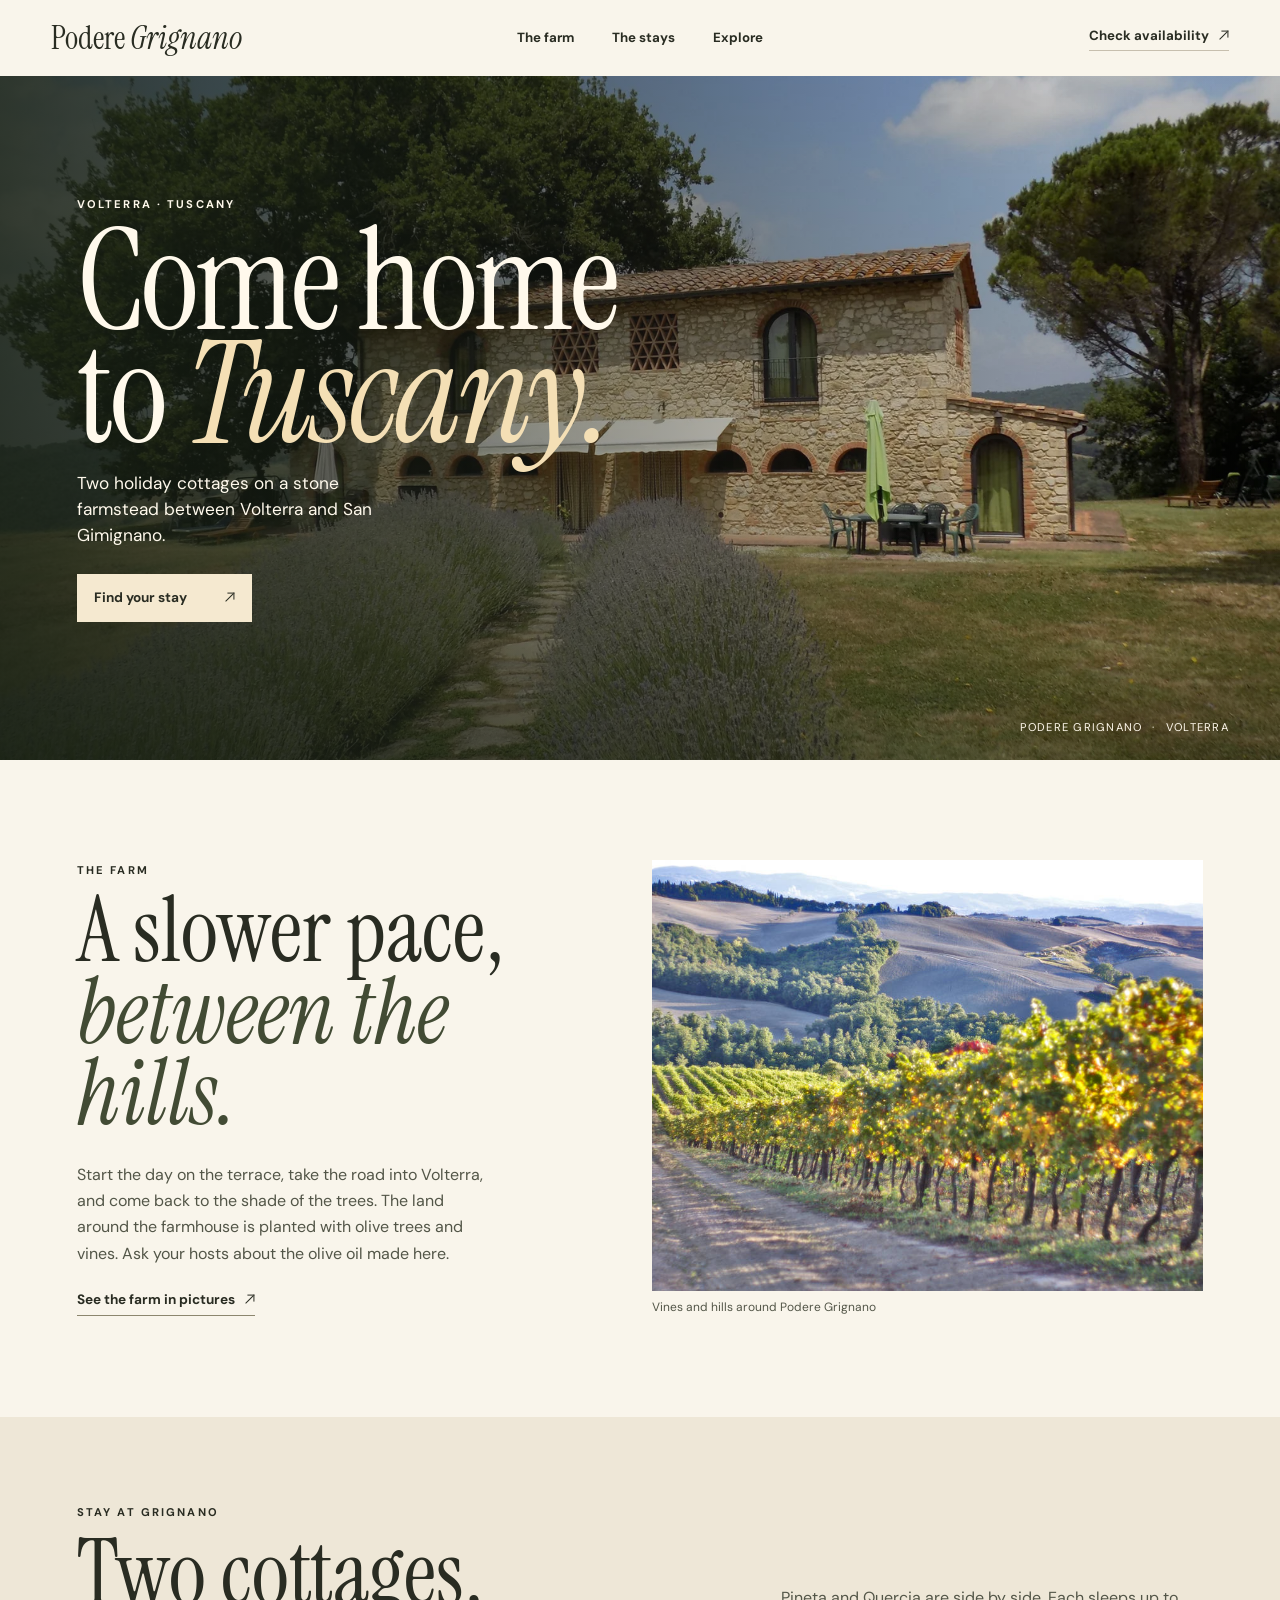
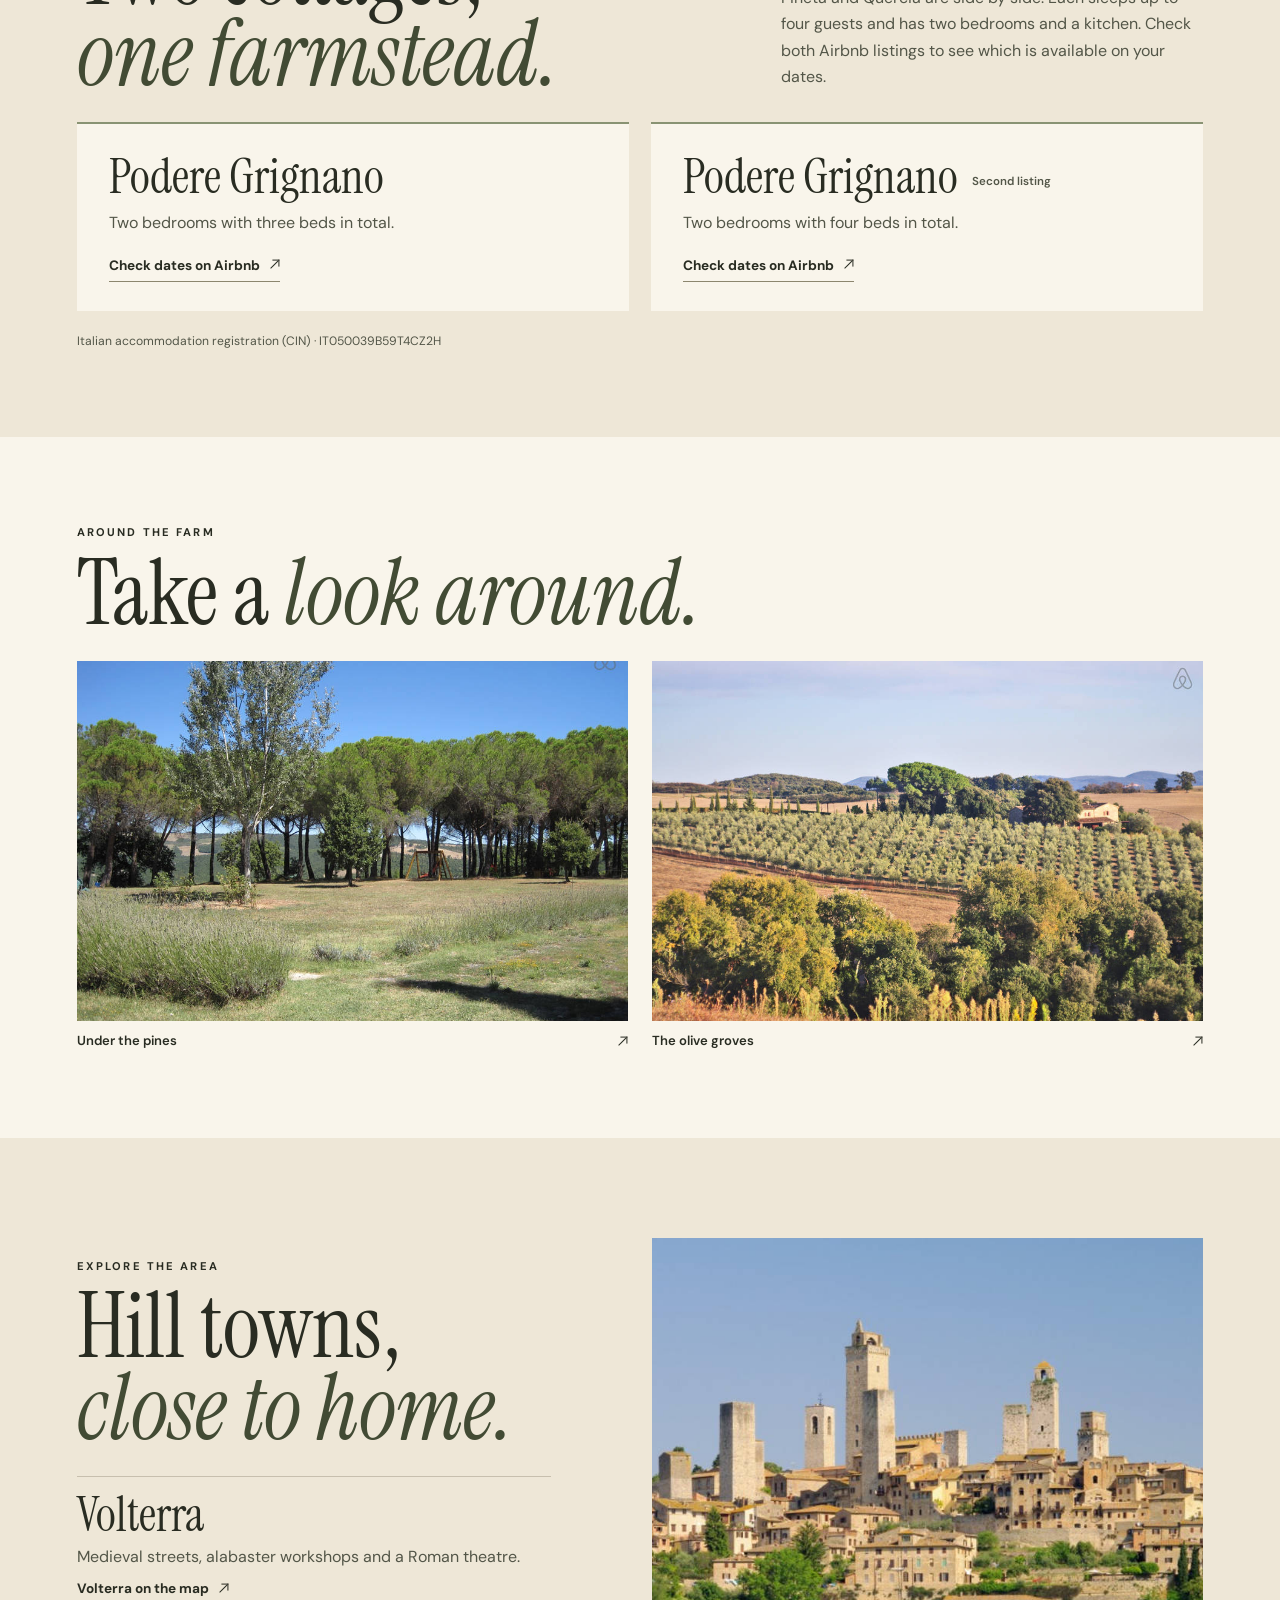
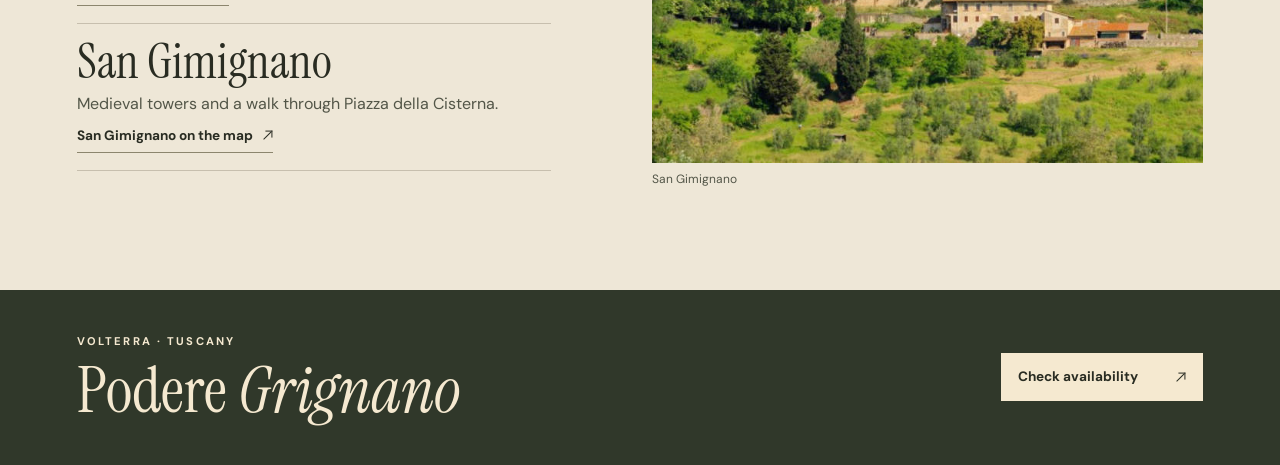
==== commit 8c1eaee9: "Redesign Podere Grignano holiday rental website" ====
--- a/index.html
+++ b/index.html
@@ -1,527 +1,121 @@
-<!DOCTYPE html>
+<!doctype html>
 <html lang="en">
 <head>
-  <meta charset="UTF-8" />
-  <meta name="viewport" content="width=device-width, initial-scale=1.0" />
-
-  <!-- ══ Primary SEO ══ -->
-  <title>Podere Grignano — Holiday Home in Tuscany | Volterra & San Gimignano</title>
-  <meta name="description" content="A medieval farmhouse on a rolling hill between Volterra and San Gimignano. Olive grove, vineyard and stunning Tuscan views. Book your stay at Podere Grignano." />
-  <meta name="keywords" content="holiday home Tuscany, Podere Grignano, vacation rental Volterra, San Gimignano holiday, Tuscany farmhouse, agriturismo Tuscany" />
-  <link rel="canonical" href="https://www.poderegrignano.com/" />
-
-  <!-- ══ Open Graph (Facebook, WhatsApp, LinkedIn previews) ══ -->
-  <meta property="og:type"        content="website" />
-  <meta property="og:url"         content="https://www.poderegrignano.com/" />
-  <meta property="og:title"       content="Podere Grignano — Holiday Home in Tuscany" />
-  <meta property="og:description" content="A medieval farmhouse between Volterra and San Gimignano. Olive grove, vineyard and stunning Tuscan vistas." />
-  <meta property="og:image"       content="https://www.poderegrignano.com/images/slide-29.jpg" />
-  <meta property="og:locale"      content="en_GB" />
-  <meta property="og:site_name"   content="Podere Grignano" />
-
-  <!-- ══ Twitter / X card ══ -->
-  <meta name="twitter:card"        content="summary_large_image" />
-  <meta name="twitter:title"       content="Podere Grignano — Holiday Home in Tuscany" />
-  <meta name="twitter:description" content="A medieval farmhouse between Volterra and San Gimignano. Olive grove, vineyard and stunning Tuscan vistas." />
-  <meta name="twitter:image"       content="https://www.poderegrignano.com/images/slide-29.jpg" />
-
-  <!-- ══ Structured data — Vacation Rental (JSON-LD) ══ -->
-  <script type="application/ld+json">
-  {
-    "@context": "https://schema.org",
-    "@type": "LodgingBusiness",
-    "name": "Podere Grignano",
-    "description": "A medieval farmhouse on a rolling hill between Volterra and San Gimignano, Tuscany. Olive grove, vineyard and stunning Tuscan views.",
-    "url": "https://www.poderegrignano.com/",
-    "image": "https://www.poderegrignano.com/images/slide-29.jpg",
-    "priceRange": "€€",
-    "address": {
-      "@type": "PostalAddress",
-      "addressLocality": "Volterra",
-      "addressRegion": "Tuscany",
-      "addressCountry": "IT"
-    },
-    "geo": {
-      "@type": "GeoCoordinates",
-      "latitude": 43.4111,
-      "longitude": 10.9420
-    },
-    "amenityFeature": [
-      { "@type": "LocationFeatureSpecification", "name": "Free parking",     "value": true },
-      { "@type": "LocationFeatureSpecification", "name": "Wi-Fi",            "value": true },
-      { "@type": "LocationFeatureSpecification", "name": "Olive grove",      "value": true },
-      { "@type": "LocationFeatureSpecification", "name": "Vineyard",         "value": true },
-      { "@type": "LocationFeatureSpecification", "name": "Outdoor terrace",  "value": true }
-    ],
-    "numberOfRooms": 2,
-    "checkinTime": "15:00",
-    "checkoutTime": "11:00",
-    "telephone": "+390000000000",
-    "email": "hello@poderegrignano.com"
-  }
-  </script>
-
-  <link rel="icon" type="image/svg+xml" href="data:image/svg+xml,<svg xmlns='http://www.w3.org/2000/svg' viewBox='0 0 100 100'><rect x='18' y='47' width='64' height='45' rx='3' fill='%232d5a4a'/><polygon points='50,6 95,47 5,47' fill='%232d5a4a'/><rect x='38' y='67' width='24' height='25' rx='2' fill='%23faf8f5'/></svg>" />
-  <link rel="preload" as="image" href="images/webp/slide-29-lg.webp" fetchpriority="high" />
-  <link rel="preconnect" href="https://fonts.googleapis.com" />
-  <link rel="preconnect" href="https://fonts.gstatic.com" crossorigin />
-  <link href="https://fonts.googleapis.com/css2?family=Cormorant+Garamond:ital,wght@0,400;0,600;1,400&family=Outfit:wght@300;400;500;600&display=swap" rel="stylesheet" />
-  <link rel="stylesheet" href="styles.css" />
+  <meta charset="utf-8">
+  <meta name="viewport" content="width=device-width, initial-scale=1">
+  <meta name="theme-color" content="#30382a">
+  <meta name="description" content="Two holiday cottages at Podere Grignano, a Tuscan farmstead in the countryside between Volterra and San Gimignano.">
+  <title>Podere Grignano | A farm stay near Volterra, Tuscany</title>
+  <link rel="preconnect" href="https://fonts.googleapis.com">
+  <link rel="preconnect" href="https://fonts.gstatic.com" crossorigin>
+  <link href="https://fonts.googleapis.com/css2?family=DM+Sans:wght@400;500;600;700&family=Instrument+Serif:ital@0;1&display=swap" rel="stylesheet">
+  <link rel="stylesheet" href="styles.css">
+  <script src="site.js" defer></script>
 </head>
 <body>
-  <div class="scroll-progress" aria-hidden="true"><div class="scroll-progress__bar" id="scroll-progress-bar"></div></div>
-  <nav class="nav-rail" aria-label="Main navigation">
-    <a class="nav-rail__brand" href="#top">
-      Podere Grignano
-      <span class="nav-rail__tagline">A medieval farmhouse in the heart of Tuscany</span>
-    </a>
-    <ul class="nav-rail__list">
-      <li><a href="#about">About</a></li>
-      <li><a href="#amenities">Amenities</a></li>
-      <li><a href="#gallery">Gallery</a></li>
-      <li><a href="#location">Location</a></li>
-      <li><a class="nav-rail__cta" href="#book">Check dates</a></li>
-    </ul>
-  </nav>
-
-  <main id="top">
-    <section class="hero">
-      <div class="hero-carousel" aria-hidden="true">
-        <div class="hero-carousel__track" id="carousel-track">
-          <div class="hero-carousel__slide" style="background-image:url('images/webp/slide-29-lg.webp')" data-bg="images/webp/slide-29-lg.webp"></div>
-          <div class="hero-carousel__slide" data-bg="images/webp/slide-01-lg.webp"></div>
-          <div class="hero-carousel__slide" data-bg="images/webp/slide-02-lg.webp"></div>
-          <div class="hero-carousel__slide" data-bg="images/webp/slide-03-lg.webp"></div>
-          <div class="hero-carousel__slide" data-bg="images/webp/slide-04-lg.webp"></div>
-          <div class="hero-carousel__slide" data-bg="images/webp/slide-05-lg.webp"></div>
-          <div class="hero-carousel__slide" data-bg="images/webp/slide-06-lg.webp"></div>
-          <div class="hero-carousel__slide" data-bg="images/webp/slide-07-lg.webp"></div>
-          <div class="hero-carousel__slide" data-bg="images/webp/slide-08-lg.webp"></div>
-          <div class="hero-carousel__slide" data-bg="images/webp/slide-09-lg.webp"></div>
-          <div class="hero-carousel__slide" data-bg="images/webp/slide-10-lg.webp"></div>
-          <div class="hero-carousel__slide" data-bg="images/webp/slide-11-lg.webp"></div>
-          <div class="hero-carousel__slide" data-bg="images/webp/slide-12-lg.webp"></div>
-          <div class="hero-carousel__slide" data-bg="images/webp/slide-13-lg.webp"></div>
-          <div class="hero-carousel__slide" data-bg="images/webp/slide-14-lg.webp"></div>
-          <div class="hero-carousel__slide" data-bg="images/webp/slide-15-lg.webp"></div>
-          <div class="hero-carousel__slide" data-bg="images/webp/slide-16-lg.webp"></div>
-          <div class="hero-carousel__slide" data-bg="images/webp/slide-17-lg.webp"></div>
-          <div class="hero-carousel__slide" data-bg="images/webp/slide-19-lg.webp"></div>
-          <div class="hero-carousel__slide" data-bg="images/webp/slide-20-lg.webp"></div>
-          <div class="hero-carousel__slide" data-bg="images/webp/slide-21-lg.webp"></div>
-          <div class="hero-carousel__slide" data-bg="images/webp/slide-22-lg.webp"></div>
-          <div class="hero-carousel__slide" data-bg="images/webp/slide-23-lg.webp"></div>
-          <div class="hero-carousel__slide" data-bg="images/webp/slide-24-lg.webp"></div>
-          <div class="hero-carousel__slide" data-bg="images/webp/slide-25-lg.webp"></div>
-          <div class="hero-carousel__slide" data-bg="images/webp/slide-26-lg.webp"></div>
-          <div class="hero-carousel__slide" data-bg="images/webp/slide-27-lg.webp"></div>
-          <div class="hero-carousel__slide" data-bg="images/webp/slide-28-lg.webp"></div>
-          <div class="hero-carousel__slide" data-bg="images/webp/slide-30-lg.webp"></div>
-        </div>
-        <div class="hero-carousel__overlay"></div>
+  <a class="skip" href="#main">Skip to content</a>
+  <header class="header" id="top">
+    <div class="header-inner">
+      <a class="brand" href="#top">Podere <em>Grignano</em></a>
+      <nav aria-label="Main navigation">
+        <a href="#farm">The farm</a>
+        <a href="#stays">The stays</a>
+        <a href="#explore">Explore</a>
+      </nav>
+      <a class="header-book" href="#stays">Check availability <span class="arrow" aria-hidden="true"></span></a>
+    </div>
+  </header>
+  <main id="main">
+    <section class="hero" aria-labelledby="welcome">
+      <img class="hero-image" src="images/farmhouse.webp" alt="Lavender-lined path leading to the stone farmhouse at Podere Grignano" width="1600" height="1200" fetchpriority="high">
+      <div class="hero-content shell">
+        <p class="kicker">Volterra · Tuscany</p>
+        <h1 id="welcome">Come home<br>to <em>Tuscany.</em></h1>
+        <p class="hero-text">Two holiday cottages on a stone farmstead between Volterra and San Gimignano.</p>
+        <a class="button" href="#stays">Find your stay <span class="arrow" aria-hidden="true"></span></a>
       </div>
-
-      <!-- Filmstrip -->
-      <div class="hero-filmstrip" id="hero-filmstrip" aria-hidden="true">
-        <div class="hero-filmstrip__track">
-          <button class="filmstrip-thumb" data-index="0"  aria-label="Go to photo 1"><img data-src="images/webp/slide-29-sm.webp" width="480" height="360" alt="" /></button>
-          <button class="filmstrip-thumb" data-index="1"  aria-label="Go to photo 2"><img data-src="images/webp/slide-01-sm.webp" width="480" height="360" alt="" /></button>
-          <button class="filmstrip-thumb" data-index="2"  aria-label="Go to photo 3"><img data-src="images/webp/slide-02-sm.webp" width="480" height="320" alt="" /></button>
-          <button class="filmstrip-thumb" data-index="3"  aria-label="Go to photo 4"><img data-src="images/webp/slide-03-sm.webp" width="480" height="360" alt="" /></button>
-          <button class="filmstrip-thumb" data-index="4"  aria-label="Go to photo 5"><img data-src="images/webp/slide-04-sm.webp" width="480" height="320" alt="" /></button>
-          <button class="filmstrip-thumb" data-index="5"  aria-label="Go to photo 6"><img data-src="images/webp/slide-05-sm.webp" width="480" height="300" alt="" /></button>
-          <button class="filmstrip-thumb" data-index="6"  aria-label="Go to photo 7"><img data-src="images/webp/slide-06-sm.webp" width="480" height="320" alt="" /></button>
-          <button class="filmstrip-thumb" data-index="7"  aria-label="Go to photo 8"><img data-src="images/webp/slide-07-sm.webp" width="480" height="360" alt="" /></button>
-          <button class="filmstrip-thumb" data-index="8"  aria-label="Go to photo 9"><img data-src="images/webp/slide-08-sm.webp" width="480" height="320" alt="" /></button>
-          <button class="filmstrip-thumb" data-index="9"  aria-label="Go to photo 10"><img data-src="images/webp/slide-09-sm.webp" width="480" height="360" alt="" /></button>
-          <button class="filmstrip-thumb" data-index="10" aria-label="Go to photo 11"><img data-src="images/webp/slide-10-sm.webp" width="480" height="360" alt="" /></button>
-          <button class="filmstrip-thumb" data-index="11" aria-label="Go to photo 12"><img data-src="images/webp/slide-11-sm.webp" width="480" height="360" alt="" /></button>
-          <button class="filmstrip-thumb" data-index="12" aria-label="Go to photo 13"><img data-src="images/webp/slide-12-sm.webp" width="480" height="360" alt="" /></button>
-          <button class="filmstrip-thumb" data-index="13" aria-label="Go to photo 14"><img data-src="images/webp/slide-13-sm.webp" width="480" height="320" alt="" /></button>
-          <button class="filmstrip-thumb" data-index="14" aria-label="Go to photo 15"><img data-src="images/webp/slide-14-sm.webp" width="480" height="360" alt="" /></button>
-          <button class="filmstrip-thumb" data-index="15" aria-label="Go to photo 16"><img data-src="images/webp/slide-15-sm.webp" width="480" height="360" alt="" /></button>
-          <button class="filmstrip-thumb" data-index="16" aria-label="Go to photo 17"><img data-src="images/webp/slide-16-sm.webp" width="480" height="320" alt="" /></button>
-          <button class="filmstrip-thumb" data-index="17" aria-label="Go to photo 18"><img data-src="images/webp/slide-17-sm.webp" width="480" height="360" alt="" /></button>
-          <button class="filmstrip-thumb" data-index="19" aria-label="Go to photo 20"><img data-src="images/webp/slide-19-sm.webp" width="480" height="320" alt="" /></button>
-          <button class="filmstrip-thumb" data-index="20" aria-label="Go to photo 21"><img data-src="images/webp/slide-20-sm.webp" width="480" height="320" alt="" /></button>
-          <button class="filmstrip-thumb" data-index="21" aria-label="Go to photo 22"><img data-src="images/webp/slide-21-sm.webp" width="480" height="360" alt="" /></button>
-          <button class="filmstrip-thumb" data-index="22" aria-label="Go to photo 23"><img data-src="images/webp/slide-22-sm.webp" width="480" height="360" alt="" /></button>
-          <button class="filmstrip-thumb" data-index="23" aria-label="Go to photo 24"><img data-src="images/webp/slide-23-sm.webp" width="480" height="320" alt="" /></button>
-          <button class="filmstrip-thumb" data-index="24" aria-label="Go to photo 25"><img data-src="images/webp/slide-24-sm.webp" width="480" height="360" alt="" /></button>
-          <button class="filmstrip-thumb" data-index="25" aria-label="Go to photo 26"><img data-src="images/webp/slide-25-sm.webp" width="480" height="360" alt="" /></button>
-          <button class="filmstrip-thumb" data-index="26" aria-label="Go to photo 27"><img data-src="images/webp/slide-26-sm.webp" width="480" height="360" alt="" /></button>
-          <button class="filmstrip-thumb" data-index="27" aria-label="Go to photo 28"><img data-src="images/webp/slide-27-sm.webp" width="480" height="360" alt="" /></button>
-          <button class="filmstrip-thumb" data-index="28" aria-label="Go to photo 29"><img data-src="images/webp/slide-28-sm.webp" width="480" height="360" alt="" /></button>
-          <button class="filmstrip-thumb" data-index="29" aria-label="Go to photo 30"><img data-src="images/webp/slide-30-sm.webp" width="480" height="360" alt="" /></button>
-        </div>
-      </div>
-
-      <div class="hero-controls">
-        <button class="hero-ctrl hero-ctrl--film"  id="carousel-film"  aria-label="Show all photos" aria-expanded="false">⊞</button>
-        <button class="hero-ctrl hero-ctrl--prev"  id="carousel-prev"  aria-label="Previous photo">&#8592;</button>
-        <button class="hero-ctrl hero-ctrl--pause" id="carousel-pause" aria-label="Pause slideshow">&#9646;&#9646;</button>
-        <button class="hero-ctrl hero-ctrl--next"  id="carousel-next"  aria-label="Next photo">&#8594;</button>
-      </div>
-
-      <div class="hero-inner">
-        <div class="hero-copy">
-          <h1>Your own beautiful piece of Tuscany</h1>
-          <p class="hero-lead">
-            Set on a rolling hill between Volterra (17 km) and San Gimignano (21 km) — this converted barn
-            sits among Podere Grignano's own olive grove and vineyard. Enjoy long breakfasts on the terrace,
-            views of a typical Tuscan cypress lane, beautiful Tuscan vistas and quiet evenings under the stars.
-          </p>
-        </div>
-        <div class="hero-actions">
-          <a class="btn btn-primary" href="#book">Check availability</a>
-          <a class="btn btn-ghost" href="#gallery">View the space</a>
-        </div>
-      </div>
-      <a href="#about" class="hero-scroll-hint" aria-label="Scroll to learn more">
-        <span class="hero-scroll-hint__text">Scroll</span>
-        <span class="hero-scroll-hint__chevron" aria-hidden="true"></span>
-      </a>
+      <div class="hero-note">Podere Grignano <span aria-hidden="true">·</span> Volterra</div>
     </section>
 
-    <section class="section section-about" id="about" data-reveal>
-      <div class="container split">
-        <div class="split-text">
-          <span class="eyebrow">The Property</span>
-          <h2>The House</h2>
-          <p>
-            A lovingly restored medieval barn set on a gentle hill at Podere Grignano.
-          </p>
-          <p>
-            Stone walls that have stood for centuries, original beams, and modern comforts blend seamlessly. Cosy spaces and a generous terrace open onto sweeping views of the Tuscan countryside, a classic cypress lane, and our own olive grove and vineyard.
-          </p>
-          <p>
-            Here, every detail invites you to slow down — from the morning light to quiet evenings under a sky full of stars.
-          </p>
-          <ul class="facts">
-            <li><strong>2</strong> bedrooms</li>
-            <li><strong>1</strong> bathroom</li>
-            <li><strong>Private</strong> parking</li>
-            <li><strong>17–21 km</strong> Volterra &amp; San Gimignano</li>
-          </ul>
+    <section class="intro shell" id="farm">
+      <div class="intro-copy">
+        <p class="kicker">The farm</p>
+        <h2>A slower pace,<br><em>between the hills.</em></h2>
+        <p>Start the day on the terrace, take the road into Volterra, and come back to the shade of the trees. The land around the farmhouse is planted with olive trees and vines. Ask your hosts about the olive oil made here.</p>
+        <a class="text-link" href="#gallery">See the farm in pictures <span class="arrow" aria-hidden="true"></span></a>
+      </div>
+      <figure class="intro-photo">
+        <img src="images/about.jpg" width="1024" height="683" loading="lazy" alt="Vineyard rows with wooded Tuscan hills in the distance">
+        <figcaption>Vines and hills around Podere Grignano</figcaption>
+      </figure>
+    </section>
+
+    <section class="stays" id="stays">
+      <div class="shell">
+        <div class="section-heading">
+          <div>
+            <p class="kicker">Stay at Grignano</p>
+            <h2>Two cottages,<br><em>one farmstead.</em></h2>
+          </div>
+          <p>Pineta and Quercia are side by side. Each sleeps up to four guests and has two bedrooms and a kitchen. Check both Airbnb listings to see which is available on your dates.</p>
         </div>
-        <figure class="split-media">
-          <img
-            src="images/webp/about-lg.webp"
-            alt="Living space at Podere Grignano"
-            width="1024"
-            height="683"
-            loading="lazy"
-          />
+        <div class="stay-grid">
+          <article class="stay">
+            <h3>Podere Grignano</h3>
+            <p>Two bedrooms with three beds in total.</p>
+            <a class="text-link" href="https://www.airbnb.com/rooms/221158">Check dates on Airbnb <span class="arrow" aria-hidden="true"></span></a>
+          </article>
+          <article class="stay">
+            <h3>Podere Grignano <span>Second listing</span></h3>
+            <p>Two bedrooms with four beds in total.</p>
+            <a class="text-link" href="https://www.airbnb.com/rooms/2635783">Check dates on Airbnb <span class="arrow" aria-hidden="true"></span></a>
+          </article>
+        </div>
+        <p class="registration">Italian accommodation registration (CIN) · IT050039B59T4CZ2H</p>
+      </div>
+    </section>
+
+    <section class="gallery shell" id="gallery">
+      <p class="kicker">Around the farm</p>
+      <h2>Take a <em>look around.</em></h2>
+      <div class="gallery-grid">
+        <a class="gallery-photo" href="images/gallery-02.jpg">
+          <img src="images/gallery-02.jpg" width="910" height="683" loading="lazy" alt="Pine trees and a sunny lawn at Podere Grignano">
+          <span>Under the pines <span class="arrow" aria-hidden="true"></span></span>
+        </a>
+        <a class="gallery-photo" href="images/gallery-03.jpg">
+          <img src="images/gallery-03.jpg" width="1024" height="683" loading="lazy" alt="Olive trees across fields beneath the Tuscan hills">
+          <span>The olive groves <span class="arrow" aria-hidden="true"></span></span>
+        </a>
+      </div>
+    </section>
+
+    <section class="explore" id="explore">
+      <div class="shell explore-inner">
+        <div>
+          <p class="kicker">Explore the area</p>
+          <h2>Hill towns,<br><em>close to home.</em></h2>
+          <div class="destinations">
+            <div><h3>Volterra</h3><p>Medieval streets, alabaster workshops and a Roman theatre.</p><a class="text-link" href="https://www.google.com/maps/search/?api=1&amp;query=Volterra%2C%20Italy">Volterra on the map <span class="arrow" aria-hidden="true"></span></a></div>
+            <div><h3>San Gimignano</h3><p>Medieval towers and a walk through Piazza della Cisterna.</p><a class="text-link" href="https://www.google.com/maps/search/?api=1&amp;query=San%20Gimignano%2C%20Italy">San Gimignano on the map <span class="arrow" aria-hidden="true"></span></a></div>
+          </div>
+        </div>
+        <figure>
+          <img src="images/gallery-04.jpg" width="1024" height="683" loading="lazy" alt="Medieval towers rising above the hillside town of San Gimignano">
+          <figcaption>San Gimignano</figcaption>
         </figure>
       </div>
     </section>
-
-    <section class="section section-amenities" id="amenities" data-reveal>
-      <div class="container">
-        <header class="section-head">
-          <span class="eyebrow">What's included</span>
-          <h2>Everything you need</h2>
-          <p>Comforts we’d want on our own holiday — nothing fussy, just thoughtful.</p>
-        </header>
-        <ul class="amenity-grid">
-          <li>
-            <span class="amenity-icon" aria-hidden="true">◇</span>
-            <h3>Fully equipped kitchen</h3>
-            <p>Coffee, cookware, dishwasher, and a proper dining table for slow meals.</p>
-          </li>
-          <li>
-            <span class="amenity-icon" aria-hidden="true">◇</span>
-            <h3>Fast Wi‑Fi</h3>
-            <p>Stay connected when you need to — or leave the laptop closed and let Tuscany do its thing.</p>
-          </li>
-          <li>
-            <span class="amenity-icon" aria-hidden="true">◇</span>
-            <h3>Linen &amp; laundry</h3>
-            <p>Fresh towels, quality bedding, and a washer for longer stays.</p>
-          </li>
-          <li>
-            <span class="amenity-icon" aria-hidden="true">◇</span>
-            <h3>Outdoor living</h3>
-            <p>Loungers, a dining area, and a wood-fired grill — perfect for long evenings outside with beautiful Tuscan vistas stretching to the horizon.</p>
-          </li>
-          <li>
-            <span class="amenity-icon" aria-hidden="true">◇</span>
-            <h3>Family friendly</h3>
-            <p>High chair and travel cot available on request.</p>
-          </li>
-          <li>
-            <span class="amenity-icon" aria-hidden="true">◇</span>
-            <h3>Airconditioning</h3>
-            <p>Both bedrooms have airconditioning.</p>
-          </li>
-        </ul>
-      </div>
-    </section>
-
-    <section class="section section-gallery" id="gallery" data-reveal>
-      <div class="container">
-        <header class="section-head">
-          <span class="eyebrow">Gallery</span>
-          <h2>Explore Podere Grignano</h2>
-          <p>Click any photo to enlarge.</p>
-        </header>
-
-        <!-- Filter tabs -->
-        <div class="gallery-filters" role="tablist" aria-label="Filter gallery">
-          <button class="gallery-filter is-active" data-filter="all"         role="tab" aria-selected="true">All</button>
-          <button class="gallery-filter" data-filter="house"        role="tab" aria-selected="false">House</button>
-          <button class="gallery-filter" data-filter="garden"       role="tab" aria-selected="false">Garden</button>
-          <button class="gallery-filter" data-filter="vistas"       role="tab" aria-selected="false">Vistas</button>
-          <button class="gallery-filter" data-filter="playground"   role="tab" aria-selected="false">Playground</button>
-          <button class="gallery-filter" data-filter="volterra"     role="tab" aria-selected="false">Volterra</button>
-          <button class="gallery-filter" data-filter="sangimignano" role="tab" aria-selected="false">San Gimignano</button>
-          <button class="gallery-filter" data-filter="siena"        role="tab" aria-selected="false">Siena</button>
-          <button class="gallery-filter" data-filter="pisa"         role="tab" aria-selected="false">Pisa</button>
-          <button class="gallery-filter" data-filter="florence"     role="tab" aria-selected="false">Florence</button>
-        </div>
-
-        <div class="photo-grid" id="photo-grid">
-
-          <!-- House: exterior + all interior rooms -->
-          <div class="photo-grid__label" data-label-for="house">House</div>
-          <button class="photo-grid__item" data-category="house" data-src="images/webp/slide-29-lg.webp" aria-label="View photo"><img src="images/webp/slide-29-sm.webp" width="480" height="360" alt="House exterior" loading="lazy" decoding="async" /></button>
-          <button class="photo-grid__item" data-category="house" data-src="images/webp/slide-15-lg.webp" aria-label="View photo"><img src="images/webp/slide-15-sm.webp" width="480" height="360" alt="Podere Grignano house framed by cypress trees" loading="lazy" decoding="async" /></button>
-          <button class="photo-grid__item" data-category="house" data-src="images/webp/slide-17-lg.webp" aria-label="View photo"><img src="images/webp/slide-17-sm.webp" width="480" height="360" alt="Podere Grignano house and terrace" loading="lazy" decoding="async" /></button>
-          <button class="photo-grid__item" data-category="house" data-src="images/webp/slide-02-lg.webp" aria-label="View photo"><img src="images/webp/slide-02-sm.webp" width="480" height="320" alt="Master bedroom" loading="lazy" decoding="async" /></button>
-          <button class="photo-grid__item" data-category="house" data-src="images/webp/slide-20-lg.webp" aria-label="View photo"><img src="images/webp/slide-20-sm.webp" width="480" height="320" alt="Twin bedroom" loading="lazy" decoding="async" /></button>
-          <button class="photo-grid__item" data-category="house" data-src="images/webp/slide-03-lg.webp" aria-label="View photo"><img src="images/webp/slide-03-sm.webp" width="480" height="360" alt="Kitchen and living room" loading="lazy" decoding="async" /></button>
-          <button class="photo-grid__item" data-category="house" data-src="images/webp/slide-04-lg.webp" aria-label="View photo"><img src="images/webp/slide-04-sm.webp" width="480" height="320" alt="Living room and kitchen" loading="lazy" decoding="async" /></button>
-          <button class="photo-grid__item" data-category="house" data-src="images/webp/slide-21-lg.webp" aria-label="View photo"><img src="images/webp/slide-21-sm.webp" width="480" height="360" alt="Dining area" loading="lazy" decoding="async" /></button>
-          <button class="photo-grid__item" data-category="house" data-src="images/webp/slide-19-lg.webp" aria-label="View photo"><img src="images/webp/slide-19-sm.webp" width="480" height="320" alt="Bathroom" loading="lazy" decoding="async" /></button>
-
-          <!-- Garden: outdoor grounds of the property -->
-          <div class="photo-grid__label" data-label-for="garden">Garden</div>
-          <button class="photo-grid__item" data-category="garden" data-src="images/webp/slide-10-lg.webp" aria-label="View photo"><img src="images/webp/slide-10-sm.webp" width="480" height="360" alt="Garden" loading="lazy" decoding="async" /></button>
-          <button class="photo-grid__item" data-category="garden" data-src="images/webp/slide-26-lg.webp" aria-label="View photo"><img src="images/webp/slide-26-sm.webp" width="480" height="360" alt="Hammock in the garden" loading="lazy" decoding="async" /></button>
-
-          <!-- Vistas: Tuscan landscapes and views from/around the property -->
-          <div class="photo-grid__label" data-label-for="vistas">Vistas</div>
-          <button class="photo-grid__item" data-category="vistas" data-src="images/webp/slide-05-lg.webp" aria-label="View photo"><img src="images/webp/slide-05-sm.webp" width="480" height="300" alt="Tuscan landscape" loading="lazy" decoding="async" /></button>
-          <button class="photo-grid__item" data-category="vistas" data-src="images/webp/slide-06-lg.webp" aria-label="View photo"><img src="images/webp/slide-06-sm.webp" width="480" height="320" alt="Vineyard and hills" loading="lazy" decoding="async" /></button>
-          <button class="photo-grid__item" data-category="vistas" data-src="images/webp/slide-07-lg.webp" aria-label="View photo"><img src="images/webp/slide-07-sm.webp" width="480" height="360" alt="Sunset over the hills" loading="lazy" decoding="async" /></button>
-          <button class="photo-grid__item" data-category="vistas" data-src="images/webp/slide-12-lg.webp" aria-label="View photo"><img src="images/webp/slide-12-sm.webp" width="480" height="360" alt="Flower fields" loading="lazy" decoding="async" /></button>
-          <button class="photo-grid__item" data-category="vistas" data-src="images/webp/slide-13-lg.webp" aria-label="View photo"><img src="images/webp/slide-13-sm.webp" width="480" height="320" alt="Olive grove and farmhouse" loading="lazy" decoding="async" /></button>
-          <button class="photo-grid__item" data-category="vistas" data-src="images/webp/slide-22-lg.webp" aria-label="View photo"><img src="images/webp/slide-22-sm.webp" width="480" height="360" alt="Rolling hills with cypresses" loading="lazy" decoding="async" /></button>
-          <button class="photo-grid__item" data-category="vistas" data-src="images/webp/slide-25-lg.webp" aria-label="View photo"><img src="images/webp/slide-25-sm.webp" width="480" height="360" alt="View over the olive grove" loading="lazy" decoding="async" /></button>
-          <button class="photo-grid__item" data-category="vistas" data-src="images/webp/slide-27-lg.webp" aria-label="View photo"><img src="images/webp/slide-27-sm.webp" width="480" height="360" alt="Panoramic Tuscan view" loading="lazy" decoding="async" /></button>
-          <button class="photo-grid__item" data-category="vistas" data-src="images/webp/slide-28-lg.webp" aria-label="View photo"><img src="images/webp/slide-28-sm.webp" width="480" height="360" alt="Panoramic view with olive grove" loading="lazy" decoding="async" /></button>
-          <button class="photo-grid__item" data-category="vistas" data-src="images/webp/slide-30-lg.webp" aria-label="View photo"><img src="images/webp/slide-30-sm.webp" width="480" height="360" alt="Winding road through Tuscany" loading="lazy" decoding="async" /></button>
-          <button class="photo-grid__item" data-category="vistas" data-src="images/webp/volterra-03-lg.webp" aria-label="View photo"><img src="images/webp/volterra-03-sm.webp" width="480" height="270" alt="Poppies in the wheat fields" loading="lazy" decoding="async" /></button>
-          <button class="photo-grid__item" data-category="vistas" data-src="images/webp/volterra-04-lg.webp" aria-label="View photo"><img src="images/webp/volterra-04-sm.webp" width="480" height="270" alt="Tuscan landscape" loading="lazy" decoding="async" /></button>
-
-          <!-- Playground: play equipment and activities -->
-          <div class="photo-grid__label" data-label-for="playground">Playground</div>
-          <button class="photo-grid__item" data-category="playground" data-src="images/webp/slide-09-lg.webp" aria-label="View photo"><img src="images/webp/slide-09-sm.webp" width="480" height="360" alt="Swings" loading="lazy" decoding="async" /></button>
-          <button class="photo-grid__item" data-category="playground" data-src="images/webp/slide-11-lg.webp" aria-label="View photo"><img src="images/webp/slide-11-sm.webp" width="480" height="360" alt="Table tennis" loading="lazy" decoding="async" /></button>
-          <button class="photo-grid__item" data-category="playground" data-src="images/webp/slide-24-lg.webp" aria-label="View photo"><img src="images/webp/slide-24-sm.webp" width="480" height="360" alt="Seesaw" loading="lazy" decoding="async" /></button>
-
-          <!-- Volterra -->
-          <div class="photo-grid__label" data-label-for="volterra">Volterra</div>
-          <button class="photo-grid__item" data-category="volterra" data-src="images/webp/volterra-07-lg.webp" aria-label="View photo"><img src="images/webp/volterra-07-sm.webp" width="480" height="231" alt="Volterra — Piazza dei Priori" loading="lazy" decoding="async" /></button>
-          <button class="photo-grid__item" data-category="volterra" data-src="images/webp/slide-01-lg.webp" aria-label="View photo"><img src="images/webp/slide-01-sm.webp" width="480" height="360" alt="Volterra street" loading="lazy" decoding="async" /></button>
-          <button class="photo-grid__item" data-category="volterra" data-src="images/webp/volterra-01-lg.webp" aria-label="View photo"><img src="images/webp/volterra-01-sm.webp" width="480" height="360" alt="Volterra — wisteria over the rooftops" loading="lazy" decoding="async" /></button>
-          <button class="photo-grid__item" data-category="volterra" data-src="images/webp/volterra-05-lg.webp" aria-label="View photo"><img src="images/webp/volterra-05-sm.webp" width="480" height="360" alt="Volterra — rooftops at sunset" loading="lazy" decoding="async" /></button>
-          <button class="photo-grid__item" data-category="volterra" data-src="images/webp/volterra-06-lg.webp" aria-label="View photo"><img src="images/webp/volterra-06-sm.webp" width="480" height="319" alt="Volterra — panoramic city view" loading="lazy" decoding="async" /></button>
-          <button class="photo-grid__item" data-category="volterra" data-src="images/webp/volterra-08-lg.webp" aria-label="View photo"><img src="images/webp/volterra-08-sm.webp" width="480" height="357" alt="Volterra — Via Bonparenti street" loading="lazy" decoding="async" /></button>
-          <button class="photo-grid__item" data-category="volterra" data-src="images/webp/volterra-09-lg.webp" aria-label="View photo"><img src="images/webp/volterra-09-sm.webp" width="321" height="480" alt="Volterra — archway over a narrow street" loading="lazy" decoding="async" /></button>
-          <button class="photo-grid__item" data-category="volterra" data-src="images/webp/volterra-10-lg.webp" aria-label="View photo"><img src="images/webp/volterra-10-sm.webp" width="480" height="286" alt="Volterra — historic centre detail" loading="lazy" decoding="async" /></button>
-          <button class="photo-grid__item" data-category="volterra" data-src="images/webp/volterra-11-lg.webp" aria-label="View photo"><img src="images/webp/volterra-11-sm.webp" width="480" height="360" alt="Volterra — arched medieval alley" loading="lazy" decoding="async" /></button>
-          <button class="photo-grid__item" data-category="volterra" data-src="images/webp/volterra-12-lg.webp" aria-label="View photo"><img src="images/webp/volterra-12-sm.webp" width="480" height="360" alt="Volterra — Piazza dei Priori panorama" loading="lazy" decoding="async" /></button>
-          <button class="photo-grid__item" data-category="volterra" data-src="images/webp/volterra-13-lg.webp" aria-label="View photo"><img src="images/webp/volterra-13-sm.webp" width="480" height="360" alt="Volterra — Piazza dei Priori" loading="lazy" decoding="async" /></button>
-          <button class="photo-grid__item" data-category="volterra" data-src="images/webp/volterra-14-lg.webp" aria-label="View photo"><img src="images/webp/volterra-14-sm.webp" width="480" height="337" alt="Volterra — Porta all'Arco" loading="lazy" decoding="async" /></button>
-          <button class="photo-grid__item" data-category="volterra" data-src="images/webp/volterra-15-lg.webp" aria-label="View photo"><img src="images/webp/volterra-15-sm.webp" width="480" height="320" alt="Volterra — Porta all'Arco from inside" loading="lazy" decoding="async" /></button>
-          <button class="photo-grid__item" data-category="volterra" data-src="images/webp/volterra-16-lg.webp" aria-label="View photo"><img src="images/webp/volterra-16-sm.webp" width="480" height="302" alt="Volterra — hilltop panorama" loading="lazy" decoding="async" /></button>
-          <button class="photo-grid__item" data-category="volterra" data-src="images/webp/volterra-17-lg.webp" aria-label="View photo"><img src="images/webp/volterra-17-sm.webp" width="480" height="300" alt="Volterra — rooftops and towers" loading="lazy" decoding="async" /></button>
-          <button class="photo-grid__item" data-category="volterra" data-src="images/webp/volterra-18-lg.webp" aria-label="View photo"><img src="images/webp/volterra-18-sm.webp" width="480" height="320" alt="Volterra — main street with shops" loading="lazy" decoding="async" /></button>
-          <button class="photo-grid__item" data-category="volterra" data-src="images/webp/volterra-19-lg.webp" aria-label="View photo"><img src="images/webp/volterra-19-sm.webp" width="287" height="480" alt="Volterra — narrow stone street" loading="lazy" decoding="async" /></button>
-          <button class="photo-grid__item" data-category="volterra" data-src="images/webp/volterra-20-lg.webp" aria-label="View photo"><img src="images/webp/volterra-20-sm.webp" width="480" height="360" alt="Volterra — Via Ricciarelli" loading="lazy" decoding="async" /></button>
-          <button class="photo-grid__item" data-category="volterra" data-src="images/webp/volterra-21-lg.webp" aria-label="View photo"><img src="images/webp/volterra-21-sm.webp" width="365" height="480" alt="Volterra — street in the historic centre" loading="lazy" decoding="async" /></button>
-          <button class="photo-grid__item" data-category="volterra" data-src="images/webp/volterra-22-lg.webp" aria-label="View photo"><img src="images/webp/volterra-22-sm.webp" width="480" height="396" alt="Volterra — Roman theatre" loading="lazy" decoding="async" /></button>
-          <button class="photo-grid__item" data-category="volterra" data-src="images/webp/volterra-23-lg.webp" aria-label="View photo"><img src="images/webp/volterra-23-sm.webp" width="319" height="480" alt="Volterra — Piazza dei Priori square" loading="lazy" decoding="async" /></button>
-          <button class="photo-grid__item" data-category="volterra" data-src="images/webp/volterra-24-lg.webp" aria-label="View photo"><img src="images/webp/volterra-24-sm.webp" width="480" height="327" alt="Volterra — Roman theatre ruins" loading="lazy" decoding="async" /></button>
-
-          <!-- San Gimignano -->
-          <div class="photo-grid__label" data-label-for="sangimignano">San Gimignano</div>
-          <button class="photo-grid__item" data-category="sangimignano" data-src="images/webp/slide-23-lg.webp" aria-label="View photo"><img src="images/webp/slide-23-sm.webp" width="480" height="320" alt="San Gimignano panorama" loading="lazy" decoding="async" /></button>
-          <button class="photo-grid__item" data-category="sangimignano" data-src="images/webp/sangimignano-01-lg.webp" aria-label="View photo"><img src="images/webp/sangimignano-01-sm.webp" width="480" height="320" alt="San Gimignano towers" loading="lazy" decoding="async" /></button>
-          <button class="photo-grid__item" data-category="sangimignano" data-src="images/webp/sangimignano-02-lg.webp" aria-label="View photo"><img src="images/webp/sangimignano-02-sm.webp" width="480" height="360" alt="San Gimignano — medieval skyline" loading="lazy" decoding="async" /></button>
-          <button class="photo-grid__item" data-category="sangimignano" data-src="images/webp/sangimignano-03-lg.webp" aria-label="View photo"><img src="images/webp/sangimignano-03-sm.webp" width="480" height="289" alt="San Gimignano twin towers" loading="lazy" decoding="async" /></button>
-          <button class="photo-grid__item" data-category="sangimignano" data-src="images/webp/sangimignano-04-lg.webp" aria-label="View photo"><img src="images/webp/sangimignano-04-sm.webp" width="480" height="360" alt="San Gimignano — narrow medieval street with laundry" loading="lazy" decoding="async" /></button>
-          <button class="photo-grid__item" data-category="sangimignano" data-src="images/webp/sangimignano-05-lg.webp" aria-label="View photo"><img src="images/webp/sangimignano-05-sm.webp" width="360" height="480" alt="San Gimignano — Porta San Matteo" loading="lazy" decoding="async" /></button>
-          <button class="photo-grid__item" data-category="sangimignano" data-src="images/webp/sangimignano-06-lg.webp" aria-label="View photo"><img src="images/webp/sangimignano-06-sm.webp" width="316" height="480" alt="San Gimignano — Via San Giovanni and tower" loading="lazy" decoding="async" /></button>
-          <button class="photo-grid__item" data-category="sangimignano" data-src="images/webp/sangimignano-07-lg.webp" aria-label="View photo"><img src="images/webp/sangimignano-07-sm.webp" width="360" height="480" alt="San Gimignano — Via San Giovanni street scene" loading="lazy" decoding="async" /></button>
-          <button class="photo-grid__item" data-category="sangimignano" data-src="images/webp/sangimignano-08-lg.webp" aria-label="View photo"><img src="images/webp/sangimignano-08-sm.webp" width="480" height="320" alt="San Gimignano — quiet brick street with plants" loading="lazy" decoding="async" /></button>
-          <button class="photo-grid__item" data-category="sangimignano" data-src="images/webp/sangimignano-09-lg.webp" aria-label="View photo"><img src="images/webp/sangimignano-09-sm.webp" width="480" height="360" alt="San Gimignano — street in the historic centre" loading="lazy" decoding="async" /></button>
-          <button class="photo-grid__item" data-category="sangimignano" data-src="images/webp/sangimignano-10-lg.webp" aria-label="View photo"><img src="images/webp/sangimignano-10-sm.webp" width="480" height="320" alt="San Gimignano towers" loading="lazy" decoding="async" /></button>
-          <button class="photo-grid__item" data-category="sangimignano" data-src="images/webp/sangimignano-11-lg.webp" aria-label="View photo"><img src="images/webp/sangimignano-11-sm.webp" width="322" height="480" alt="San Gimignano — Piazza della Cisterna" loading="lazy" decoding="async" /></button>
-          <button class="photo-grid__item" data-category="sangimignano" data-src="images/webp/sangimignano-12-lg.webp" aria-label="View photo"><img src="images/webp/sangimignano-12-sm.webp" width="480" height="360" alt="San Gimignano — Via San Giovanni and Torre Grossa" loading="lazy" decoding="async" /></button>
-          <button class="photo-grid__item" data-category="sangimignano" data-src="images/webp/sangimignano-13-lg.webp" aria-label="View photo"><img src="images/webp/sangimignano-13-sm.webp" width="360" height="480" alt="San Gimignano — Porta San Giovanni" loading="lazy" decoding="async" /></button>
-          <button class="photo-grid__item" data-category="sangimignano" data-src="images/webp/sangimignano-14-lg.webp" aria-label="View photo"><img src="images/webp/sangimignano-14-sm.webp" width="480" height="364" alt="San Gimignano — Via San Giovanni looking toward the towers" loading="lazy" decoding="async" /></button>
-
-          <!-- Siena -->
-          <div class="photo-grid__label" data-label-for="siena">Siena</div>
-          <button class="photo-grid__item" data-category="siena" data-src="images/webp/siena-01-lg.webp" aria-label="View photo"><img src="images/webp/siena-01-sm.webp" width="282" height="480" alt="Siena — Piazza del Campo" loading="lazy" decoding="async" /></button>
-          <button class="photo-grid__item" data-category="siena" data-src="images/webp/siena-02-lg.webp" aria-label="View photo"><img src="images/webp/siena-02-sm.webp" width="480" height="320" alt="Siena — Piazza del Campo and Palazzo Pubblico" loading="lazy" decoding="async" /></button>
-          <button class="photo-grid__item" data-category="siena" data-src="images/webp/siena-03-lg.webp" aria-label="View photo"><img src="images/webp/siena-03-sm.webp" width="480" height="320" alt="Siena — historic centre" loading="lazy" decoding="async" /></button>
-          <button class="photo-grid__item" data-category="siena" data-src="images/webp/siena-04-lg.webp" aria-label="View photo"><img src="images/webp/siena-04-sm.webp" width="282" height="480" alt="Siena — Torre del Mangia" loading="lazy" decoding="async" /></button>
-          <button class="photo-grid__item" data-category="siena" data-src="images/webp/siena-05-lg.webp" aria-label="View photo"><img src="images/webp/siena-05-sm.webp" width="394" height="480" alt="Siena — Duomo" loading="lazy" decoding="async" /></button>
-          <button class="photo-grid__item" data-category="siena" data-src="images/webp/siena-06-lg.webp" aria-label="View photo"><img src="images/webp/siena-06-sm.webp" width="480" height="369" alt="Siena — cathedral exterior" loading="lazy" decoding="async" /></button>
-          <button class="photo-grid__item" data-category="siena" data-src="images/webp/siena-07-lg.webp" aria-label="View photo"><img src="images/webp/siena-07-sm.webp" width="480" height="320" alt="Siena — Piazza del Campo from Torre del Mangia" loading="lazy" decoding="async" /></button>
-          <button class="photo-grid__item" data-category="siena" data-src="images/webp/siena-08-lg.webp" aria-label="View photo"><img src="images/webp/siena-08-sm.webp" width="327" height="480" alt="Siena — Duomo campanile" loading="lazy" decoding="async" /></button>
-
-          <!-- Pisa -->
-          <div class="photo-grid__label" data-label-for="pisa">Pisa</div>
-          <button class="photo-grid__item" data-category="pisa" data-src="images/webp/pisa-01-lg.webp" aria-label="View photo"><img src="images/webp/pisa-01-sm.webp" width="230" height="480" alt="Pisa — Leaning Tower" loading="lazy" decoding="async" /></button>
-          <button class="photo-grid__item" data-category="pisa" data-src="images/webp/pisa-02-lg.webp" aria-label="View photo"><img src="images/webp/pisa-02-sm.webp" width="480" height="300" alt="Pisa — Duomo and Leaning Tower at sunrise" loading="lazy" decoding="async" /></button>
-          <button class="photo-grid__item" data-category="pisa" data-src="images/webp/pisa-03-lg.webp" aria-label="View photo"><img src="images/webp/pisa-03-sm.webp" width="480" height="162" alt="Pisa — Arno river panorama" loading="lazy" decoding="async" /></button>
-          <button class="photo-grid__item" data-category="pisa" data-src="images/webp/pisa-04-lg.webp" aria-label="View photo"><img src="images/webp/pisa-04-sm.webp" width="480" height="320" alt="Pisa — cathedral, baptistery and skyline" loading="lazy" decoding="async" /></button>
-          <button class="photo-grid__item" data-category="pisa" data-src="images/webp/pisa-05-lg.webp" aria-label="View photo"><img src="images/webp/pisa-05-sm.webp" width="431" height="480" alt="Pisa — San Michele in Borgo, historic centre" loading="lazy" decoding="async" /></button>
-          <button class="photo-grid__item" data-category="pisa" data-src="images/webp/pisa-07-lg.webp" aria-label="View photo"><img src="images/webp/pisa-07-sm.webp" width="480" height="324" alt="Pisa — Lungarno along the Arno" loading="lazy" decoding="async" /></button>
-
-          <!-- Florence -->
-          <div class="photo-grid__label" data-label-for="florence">Florence</div>
-          <button class="photo-grid__item" data-category="florence" data-src="images/webp/florence-01-lg.webp" aria-label="View photo"><img src="images/webp/florence-01-sm.webp" width="480" height="348" alt="Florence — Duomo from Piazzale Michelangelo" loading="lazy" decoding="async" /></button>
-          <button class="photo-grid__item" data-category="florence" data-src="images/webp/florence-02-lg.webp" aria-label="View photo"><img src="images/webp/florence-02-sm.webp" width="480" height="360" alt="Florence — cathedral at night" loading="lazy" decoding="async" /></button>
-          <button class="photo-grid__item" data-category="florence" data-src="images/webp/florence-03-lg.webp" aria-label="View photo"><img src="images/webp/florence-03-sm.webp" width="480" height="367" alt="Florence — Ponte Vecchio at dusk" loading="lazy" decoding="async" /></button>
-          <button class="photo-grid__item" data-category="florence" data-src="images/webp/florence-04-lg.webp" aria-label="View photo"><img src="images/webp/florence-04-sm.webp" width="480" height="270" alt="Florence — houses along the Arno" loading="lazy" decoding="async" /></button>
-          <button class="photo-grid__item" data-category="florence" data-src="images/webp/florence-05-lg.webp" aria-label="View photo"><img src="images/webp/florence-05-sm.webp" width="255" height="480" alt="Florence — Palazzo Vecchio tower" loading="lazy" decoding="async" /></button>
-          <button class="photo-grid__item" data-category="florence" data-src="images/webp/florence-06-lg.webp" aria-label="View photo"><img src="images/webp/florence-06-sm.webp" width="480" height="257" alt="Florence — city skyline" loading="lazy" decoding="async" /></button>
-          <button class="photo-grid__item" data-category="florence" data-src="images/webp/florence-07-lg.webp" aria-label="View photo"><img src="images/webp/florence-07-sm.webp" width="480" height="453" alt="Florence — Basilica di Santa Croce from Giotto's bell tower" loading="lazy" decoding="async" /></button>
-          <button class="photo-grid__item" data-category="florence" data-src="images/webp/florence-08-lg.webp" aria-label="View photo"><img src="images/webp/florence-08-sm.webp" width="480" height="365" alt="Florence — Basilica di Santa Croce" loading="lazy" decoding="async" /></button>
-          <button class="photo-grid__item" data-category="florence" data-src="images/webp/florence-09-lg.webp" aria-label="View photo"><img src="images/webp/florence-09-sm.webp" width="360" height="480" alt="Florence — Boboli Gardens" loading="lazy" decoding="async" /></button>
-          <button class="photo-grid__item" data-category="florence" data-src="images/webp/florence-10-lg.webp" aria-label="View photo"><img src="images/webp/florence-10-sm.webp" width="360" height="480" alt="Florence — Palazzo della Signoria (Palazzo Vecchio)" loading="lazy" decoding="async" /></button>
-          <button class="photo-grid__item" data-category="florence" data-src="images/webp/florence-11-lg.webp" aria-label="View photo"><img src="images/webp/florence-11-sm.webp" width="480" height="103" alt="Florence — panorama from Piazzale Michelangelo" loading="lazy" decoding="async" /></button>
-        </div>
-      </div>
-    </section>
-
-    <!-- Lightbox -->
-    <div class="lightbox" id="lightbox" hidden role="dialog" aria-modal="true" aria-label="Photo viewer">
-      <button class="lightbox__close" id="lb-close" aria-label="Close">&#10005;</button>
-      <button class="lightbox__prev"  id="lb-prev"  aria-label="Previous photo">&#8592;</button>
-      <button class="lightbox__next"  id="lb-next"  aria-label="Next photo">&#8594;</button>
-      <img class="lightbox__img" id="lb-img" src="" width="1600" height="1200" alt="Enlarged photo" />
-    </div>
-
-    <section class="section section-location" id="location" data-reveal>
-      <div class="container split split--reverse">
-        <div class="split-text">
-          <span class="eyebrow">Where we are</span>
-          <h2>Volterra, San Gimignano, Siena, Pisa &amp; Florence</h2>
-          <p>
-            Podere Grignano sits on a rolling Tuscan hill, surrounded by an olive grove, a cypress lane and a vineyard.
-            Distances by road:
-          </p>
-          <ul class="distances">
-            <li><span>Volterra</span> <strong>17 km</strong></li>
-            <li><span>San Gimignano</span> <strong>21 km</strong></li>
-            <li><span>Siena</span> <strong>45 km</strong></li>
-            <li><span>The coast (Cecina)</span> <strong>56 km</strong></li>
-            <li><span>Florence</span> <strong>76 km</strong></li>
-            <li><span>Pisa</span> <strong>80 km</strong></li>
-          </ul>
-          <address class="address">
-            Podere Grignano<br />
-            Tuscany, Italy
-          </address>
-        </div>
-        <div class="map-embed">
-          <iframe
-            src="https://www.google.com/maps/embed?pb=!1m18!1m12!1m3!1d399186.1119302038!2d10.543941897209612!3d43.49751331592641!2m3!1f0!2f0!3f0!3m2!1i1024!2i768!4f13.1!3m3!1m2!1s0x132a17f8731f366d%3A0x945782c9b8e603b4!2sPodere%20Grignano%20Di%20Guidetti%20E%20Chelli%20S.S!5e0!3m2!1snl!2snl!4v1775421979923!5m2!1snl!2snl"
-            width="600"
-            height="450"
-            style="border:0;"
-            allowfullscreen=""
-            loading="lazy"
-            referrerpolicy="no-referrer-when-downgrade"
-            title="Podere Grignano on Google Maps"
-          ></iframe>
-        </div>
-      </div>
-    </section>
-
-    <section class="section section-cta" id="book" data-reveal>
-      <div class="container cta-box">
-        <div class="cta-content">
-          <span class="eyebrow">Reserve</span>
-          <h2>Plan your stay</h2>
-          <p>
-            Tell us your dates and who’s travelling, and we’ll reply with availability.<br />
-            Minimum stay: 5 nights.
-          </p>
-          <h3>Prices</h3>
-          <p>Low season: €87 per night for up to 2 guests.</p>
-          <p>High season: €99 per night for up to 2 guests.</p>
-          <p>Each additional guest: €15 per person, per night.</p>
-          <p>High season dates: July and August, and from 19 December until 9 January.</p>
-          <div class="quick-contact" aria-label="Quick contact options">
-            <a class="btn btn-primary" href="tel:+393394025260">Call now</a>
-          </div>
-        </div>
-        <form class="inquiry-form" id="inquiry-form" novalidate>
-          <label>
-            <span>Name</span>
-            <input type="text" name="name" autocomplete="name" required />
-            <small class="field-error" data-error-for="name" hidden>Please enter your name.</small>
-          </label>
-          <label>
-            <span>Email</span>
-            <input type="email" name="email" autocomplete="email" required />
-            <small class="field-error" data-error-for="email" hidden>Please enter a valid email address.</small>
-          </label>
-          <label>
-            <span>Telephone</span>
-            <input type="tel" name="phone" autocomplete="tel" placeholder="e.g. +31 6 12345678" />
-          </label>
-          <label class="full-width">
-            <span>Dates</span>
-            <input type="text" name="dates" placeholder="e.g. 12–26 July 2026" required />
-            <small class="field-error" data-error-for="dates" hidden>Please share your preferred dates.</small>
-          </label>
-          <label class="full-width">
-            <span>Message</span>
-            <textarea name="message" rows="4" placeholder="Guests, children, special requests…"></textarea>
-          </label>
-          <p class="form-hint form-hint--pricing">
-            No payment is needed to send an inquiry.
-          </p>
-          <button type="submit" class="btn btn-primary full-width" id="inquiry-submit">
-            Send inquiry
-          </button>
-          <p class="form-hint form-hint--pricing">
-            No advance payment needed — you can pay the full amount in cash when you arrive.
-          </p>
-
-          <div class="form-success" id="form-success" hidden>
-            <p>✓ Your email app will open with everything filled in — just hit send.</p>
-          </div>
-          <div class="form-error" id="form-error" hidden>
-            <p>Something went wrong. Email us directly at <a href="mailto:hello@poderegrignano.com">hello@poderegrignano.com</a>.</p>
-          </div>
-        </form>
-      </div>
-    </section>
   </main>
-
-  <footer class="site-footer">
-    <div class="container footer-inner">
-      <div>
-        <strong>Agriturismo Podere Grignano</strong>
-        <p class="footer-tag">di Stefano Guidetti e Roberta Chelli</p>
-        <p class="footer-tag">Via di Pignano 28, Volterra</p>
-      </div>
-      <div class="footer-links">
-        <a href="tel:+393394025260">+39 339 402 5260 🇮🇹</a>
-        <a href="tel:+31626710336">+31 626 710 336 🇬🇧 🇫🇷 🇩🇪 🇳🇱 🇪🇸</a>
-      </div>
+  <footer class="footer">
+    <div class="shell footer-inner">
+      <div><p class="kicker">Volterra · Tuscany</p><p class="brand">Podere <em>Grignano</em></p></div>
+      <a class="button" href="#stays">Check availability <span class="arrow" aria-hidden="true"></span></a>
     </div>
   </footer>
-
-  <script src="script.js"></script>
+  <dialog class="lightbox" aria-label="Photo viewer">
+    <form method="dialog"><button type="submit" aria-label="Close photo">×</button></form>
+    <figure><img alt=""><figcaption></figcaption></figure>
+  </dialog>
 </body>
 </html>
--- a/styles.css
+++ b/styles.css
@@ -1,1464 +1,119 @@
 :root {
-  --color-bg: #faf8f5;
-  --color-surface: #ffffff;
-  --color-ink: #1c1917;
-  --color-ink-muted: #57534e;
-  --color-accent: #2d5a4a;
-  --color-accent-hover: #234538;
-  --color-sand: #e7e2d9;
-  --color-hero-overlay: rgba(28, 25, 23, 0.45);
-  --font-display: "Cormorant Garamond", Georgia, serif;
-  --font-body: "Outfit", system-ui, sans-serif;
-  --space-xs: 0.5rem;
-  --space-sm: 1rem;
-  --space-md: 1.5rem;
-  --space-lg: 2.5rem;
-  --space-xl: 4rem;
-  --space-2xl: 6rem;
-  --radius: 12px;
-  --shadow: 0 24px 48px -12px rgba(28, 25, 23, 0.12);
-  --max-width: 1120px;
+  --paper: #f9f5eb;
+  --linen: #eee7d7;
+  --ink: #292c22;
+  --olive: #424b34;
+  --muted: #535648;
+  --rule: #c7bfae;
+  --display: 'Instrument Serif', Georgia, serif;
+  --body: 'DM Sans', Arial, sans-serif;
 }
 
-*,
-*::before,
-*::after {
-  box-sizing: border-box;
+* { box-sizing: border-box; }
+html { scroll-behavior: smooth; }
+body { margin: 0; color: var(--ink); background: var(--paper); font: 16px/1.65 var(--body); }
+img { display: block; width: 100%; height: auto; }
+a { color: inherit; text-decoration: none; }
+button { font: inherit; }
+:focus-visible { outline: 2px solid currentColor; outline-offset: 5px; }
+h1, h2, h3, p, figure { margin: 0; }
+h1, h2, h3, .brand { font-family: var(--display); font-weight: 400; }
+h2 { font-size: clamp(3.8rem, 7vw, 6.9rem); line-height: .91; margin: .12em 0 .3em; }
+h2 em { color: var(--olive); }
+h3 { font-size: clamp(2rem, 4vw, 3rem); line-height: 1; }
+section[id] { scroll-margin-top: 20px; }
+.shell { width: min(1160px, 88%); margin-inline: auto; }
+.kicker { font-size: .7rem; letter-spacing: .19em; text-transform: uppercase; font-weight: 700; }
+.skip { position: fixed; z-index: 5; top: 10px; left: 10px; background: var(--paper); padding: 9px 14px; transform: translateY(-150%); }
+.skip:focus { transform: none; }
+
+.header-inner { width: 92%; min-height: 76px; margin: auto; display: grid; grid-template-columns: 1fr auto 1fr; align-items: center; gap: 23px; }
+.brand { font-size: 2rem; line-height: 1; white-space: nowrap; }
+.header nav { display: flex; gap: clamp(15px, 3vw, 44px); }
+.header nav a, .header-book { font-size: .83rem; font-weight: 700; }
+.header nav a:hover, .header-book:hover { color: #687054; }
+.header-book { justify-self: end; border-bottom: 1px solid var(--rule); padding-bottom: 3px; }
+
+.hero { position: relative; isolation: isolate; overflow: hidden; min-height: clamp(530px, 76svh, 850px); display: grid; align-items: center; color: #fff9ec; background: var(--olive); }
+.hero-image, .hero::after { position: absolute; inset: 0; z-index: -1; width: 100%; height: 100%; }
+.hero-image { object-fit: cover; object-position: center 53%; }
+.hero::after { content: ''; background: linear-gradient(90deg, #172014d9, #1c211b66 52%, #1b211311 82%), linear-gradient(0deg, #171c1473, transparent 34%); }
+.hero-content { padding: 64px 0 83px; }
+.hero h1 { margin: .09em 0 .14em; font-size: clamp(5rem, 11vw, 11rem); line-height: .8; letter-spacing: -.026em; }
+.hero h1 em { color: #f4dfb5; }
+.hero-text { max-width: 340px; font-size: 1.08rem; line-height: 1.5; }
+.button { display: inline-flex; align-items: center; justify-content: space-between; gap: 37px; background: #f5e9d0; color: var(--ink); padding: 12px 17px; min-height: 48px; font-weight: 700; font-size: .85rem; }
+.hero .button { margin-top: 25px; }
+.button:hover { background: #fff7e7; }
+.hero-note { position: absolute; right: 4%; bottom: 24px; font-size: .7rem; letter-spacing: .11em; text-transform: uppercase; }
+.hero-note span { padding: 0 6px; }
+
+.intro, .explore-inner { display: grid; grid-template-columns: .86fr 1fr; gap: 9%; align-items: center; padding-block: 100px; }
+.intro-copy > p:not(.kicker), .section-heading > p { max-width: 410px; color: var(--muted); }
+.text-link { display: inline-block; padding-bottom: 4px; border-bottom: 1px solid #8c866e; font-size: .85rem; font-weight: 700; }
+.text-link .arrow, .header-book .arrow { margin-left: 6px; }
+.arrow { display: inline-block; position: relative; align-self: center; width: 11px; height: 11px; transform: rotate(-45deg); vertical-align: -.04em; }
+.arrow::before { content: ''; position: absolute; inset: 5px 0 auto; border-top: 1px solid; }
+.arrow::after { content: ''; position: absolute; right: 0; top: 2px; width: 6px; height: 6px; border-right: 1px solid; border-top: 1px solid; transform: rotate(45deg); }
+.text-link:hover { border-color: currentColor; color: #596947; }
+.intro .text-link { margin-top: 22px; }
+.intro-photo img, .explore figure img { aspect-ratio: 1.28; object-fit: cover; background: var(--linen); }
+figcaption { margin-top: 7px; font-size: .75rem; color: var(--muted); }
+
+.stays, .explore { background: var(--linen); }
+.stays, .gallery { padding-block: 86px; }
+.section-heading { display: grid; grid-template-columns: 1fr .7fr; gap: 9%; align-items: end; }
+.section-heading > p { padding-bottom: 32px; }
+.stay-grid { display: grid; grid-template-columns: 1fr 1fr; gap: 22px; }
+.stay { background: var(--paper); border-top: 2px solid #899373; padding: 29px 32px; }
+.stay p { margin-top: 9px; color: var(--muted); }
+.stay h3 span { display: inline-block; margin-left: 6px; font: 600 .72rem var(--body); color: var(--muted); vertical-align: middle; }
+.stay .text-link { margin-top: 18px; }
+.registration { margin-top: 20px; font-size: .76rem; color: var(--muted); }
+
+.gallery-grid { display: grid; grid-template-columns: 1fr 1fr; gap: 24px; }
+.gallery-photo { display: block; }
+.gallery-photo img { aspect-ratio: 1.53; object-fit: cover; background: var(--linen); }
+.gallery-photo > span { display: flex; justify-content: space-between; padding-top: 9px; font-size: .82rem; font-weight: 600; }
+.gallery-photo:hover > span { text-decoration: underline; }
+.lightbox { max-width: min(950px, calc(100% - 32px)); max-height: calc(100% - 28px); padding: 0; border: 0; background: var(--paper); color: var(--ink); }
+.lightbox::backdrop { background: #151810e8; }
+.lightbox form { position: absolute; right: 10px; top: 10px; }
+.lightbox button { border: 0; border-radius: 50%; width: 42px; height: 42px; line-height: 1; background: var(--paper); color: var(--ink); font-size: 1.8rem; cursor: pointer; }
+.lightbox img { max-height: 76vh; object-fit: contain; background: #22271d; }
+.lightbox figcaption { padding: 1px 15px 12px; }
+
+.destinations > div { padding: 14px 0 17px; border-top: 1px solid var(--rule); }
+.destinations > div:last-child { border-bottom: 1px solid var(--rule); }
+.destinations p { margin: 5px 0; color: var(--muted); }
+.explore figure img { aspect-ratio: 1.05; }
+.footer { background: #30382a; color: #f5e9d0; padding-block: 42px; }
+.footer-inner { display: flex; align-items: center; justify-content: space-between; gap: 22px; }
+.footer .brand { margin-top: 9px; font-size: clamp(2.4rem, 5vw, 4rem); }
+
+@media (max-width: 740px) {
+  .shell { width: calc(100% - 36px); }
+  .header-inner { width: calc(100% - 36px); min-height: 0; grid-template-columns: 1fr auto; gap: 7px 12px; padding-block: 12px 8px; }
+  .header nav { grid-row: 2; grid-column: 1 / -1; gap: 21px; }
+  .header nav a { padding: 3px 0; }
+  .header-book { grid-column: 2; grid-row: 1; font-size: .74rem; }
+  .brand { font-size: 1.75rem; }
+  .hero { min-height: clamp(510px, 71svh, 690px); }
+  .hero-image { object-position: 58% center; }
+  .hero h1 { font-size: clamp(4.3rem, 14.5vw, 7.3rem); }
+  .hero::after { background: linear-gradient(90deg, #171e16c9, #1c211b45), linear-gradient(0deg, #1b211392, transparent 40%); }
+  .intro, .explore-inner, .section-heading { grid-template-columns: 1fr; gap: 23px; }
+  .intro, .stays, .gallery, .explore-inner { padding-block: 58px; }
+  .section-heading { gap: 0; }
+  .section-heading > p { padding-bottom: 20px; }
+  .stay { padding: 21px; }
 }
-
-html {
-  scroll-behavior: smooth;
-  overflow-x: hidden;
+@media (max-width: 495px) {
+  .stay-grid { grid-template-columns: 1fr; gap: 12px; }
+  .gallery-grid { gap: 12px; }
+  .gallery-photo > span { font-size: .74rem; }
+  .footer-inner { flex-direction: column; align-items: flex-start; }
 }
-
-body {
-  margin: 0;
-  font-family: var(--font-body);
-  font-size: 1.0625rem;
-  line-height: 1.6;
-  color: var(--color-ink);
-  background: var(--color-bg);
-  overflow-x: hidden;
+@media (prefers-reduced-motion: reduce) {
+  html { scroll-behavior: auto; }
 }
-
-img {
-  max-width: 100%;
-  height: auto;
-  display: block;
-  vertical-align: middle;
-}
-
-a {
-  color: var(--color-accent);
-  text-decoration: none;
-}
-
-a:hover {
-  text-decoration: underline;
-}
-
-h1,
-h2,
-h3 {
-  font-family: var(--font-display);
-  font-weight: 600;
-  line-height: 1.15;
-  margin: 0 0 var(--space-sm);
-}
-
-h1 {
-  font-size: clamp(2.5rem, 6vw, 3.75rem);
-  font-weight: 400;
-  letter-spacing: -0.02em;
-}
-
-h2 {
-  font-size: clamp(2rem, 4vw, 2.75rem);
-}
-
-h3 {
-  font-size: 1.25rem;
-  font-family: var(--font-body);
-  font-weight: 600;
-}
-
-p {
-  margin: 0 0 var(--space-md);
-  color: var(--color-ink-muted);
-}
-
-p:last-child {
-  margin-bottom: 0;
-}
-
-.container {
-  width: min(100% - var(--space-lg), var(--max-width));
-  margin-inline: auto;
-}
-
-/* Full-width sticky navigation bar */
-/* Nav — transparent by default, frosted glass once scrolled */
-.nav-rail {
-  position: fixed;
-  z-index: 100;
-  top: 0;
-  left: 0;
-  right: 0;
-  display: flex;
-  align-items: center;
-  justify-content: space-between;
-  padding: 0 clamp(1.25rem, 4vw, 2.5rem);
-  height: 80px;
-  background: transparent;
-  border-bottom: 1px solid transparent;
-}
-
-/* Nav stays fully transparent at all scroll positions */
-
-/* Brand */
-.nav-rail__brand {
-  display: flex;
-  flex-direction: column;
-  font-family: var(--font-display);
-  font-size: clamp(1.5rem, 2.8vw, 2rem);
-  font-weight: 700;
-  letter-spacing: 0.015em;
-  line-height: 1;
-  white-space: nowrap;
-  text-decoration: none;
-  color: rgba(255, 255, 255, 0.93);
-  text-shadow: 0 2px 6px rgba(0, 0, 0, 0.9), 0 4px 16px rgba(0, 0, 0, 0.85), 0 8px 40px rgba(0, 0, 0, 0.7);
-  transition: color 0.45s ease, text-shadow 0.45s ease;
-}
-
-.nav-rail.is-past-hero .nav-rail__brand {
-  color: var(--color-ink);
-  text-shadow: none;
-}
-
-.nav-rail__tagline {
-  display: block;
-  font-family: var(--font-body);
-  font-size: 0.85rem;
-  font-weight: 600;
-  letter-spacing: 0.08em;
-  text-transform: uppercase;
-  opacity: 0.8;
-  margin-top: 0.2rem;
-}
-
-.nav-rail__brand:hover {
-  color: rgba(255, 255, 255, 0.75);
-  text-decoration: none;
-}
-
-.nav-rail.is-past-hero .nav-rail__brand:hover {
-  color: var(--color-accent);
-}
-
-.nav-rail__brand:focus-visible {
-  outline: 2px solid rgba(255, 255, 255, 0.8);
-  outline-offset: 4px;
-  border-radius: 2px;
-}
-
-.nav-rail.is-past-hero .nav-rail__brand:focus-visible {
-  outline-color: var(--color-accent);
-}
-
-/* Nav links */
-.nav-rail__list {
-  list-style: none;
-  margin: 0;
-  padding: 0;
-  display: flex;
-  align-items: center;
-  gap: 0.125rem;
-}
-
-.nav-rail__list li {
-  display: flex;
-  align-items: center;
-}
-
-.nav-rail__list a {
-  font-size: 1.0625rem;
-  font-weight: 700;
-  letter-spacing: 0.01em;
-  text-decoration: none;
-  color: rgba(255, 255, 255, 0.88);
-  text-shadow: 0 2px 6px rgba(0, 0, 0, 0.9), 0 4px 16px rgba(0, 0, 0, 0.85), 0 8px 40px rgba(0, 0, 0, 0.7);
-  padding: 0.5rem 1rem;
-  border-radius: 8px;
-  line-height: 1;
-  transition: color 0.45s ease, background 0.2s ease, text-shadow 0.45s ease;
-}
-
-.nav-rail__list a:hover {
-  color: #fff;
-  background: rgba(255, 255, 255, 0.12);
-  text-decoration: none;
-}
-
-/* Past hero — dark text, no shadow, nav stays transparent */
-.nav-rail.is-past-hero .nav-rail__list a {
-  color: var(--color-ink);
-  text-shadow: none;
-}
-
-.nav-rail.is-past-hero .nav-rail__list a:hover {
-  color: var(--color-accent);
-  background: rgba(28, 25, 23, 0.06);
-}
-
-.nav-rail__list a:focus-visible {
-  outline: 2px solid rgba(255, 255, 255, 0.8);
-  outline-offset: 2px;
-  border-radius: 6px;
-}
-
-.nav-rail.is-past-hero .nav-rail__list a:focus-visible {
-  outline-color: var(--color-accent);
-}
-
-/* Book CTA — always solid */
-.nav-rail__cta {
-  background: rgba(255, 255, 255, 0.18) !important;
-  color: #fff !important;
-  border: 1.5px solid rgba(255, 255, 255, 0.55) !important;
-  border-radius: 999px !important;
-  padding: 0.45rem 1.2rem !important;
-  margin-left: 0.5rem;
-  font-weight: 500;
-  text-shadow: none !important;
-  backdrop-filter: blur(4px);
-  transition: background 0.2s ease, border-color 0.2s ease, color 0.65s cubic-bezier(0.4, 0, 0.2, 1) !important;
-}
-
-.nav-rail__cta:hover {
-  background: rgba(255, 255, 255, 0.28) !important;
-  border-color: rgba(255, 255, 255, 0.8) !important;
-}
-
-.nav-rail.is-past-hero .nav-rail__cta {
-  background: var(--color-accent) !important;
-  color: #fff !important;
-  border-color: transparent !important;
-  text-shadow: none !important;
-}
-
-.nav-rail.is-past-hero .nav-rail__cta:hover {
-  background: var(--color-accent-hover) !important;
-}
-
-/* Scroll offset so anchors land below the fixed nav */
-.section[id] {
-  scroll-margin-top: 96px;
-}
-
-@media (max-width: 640px) {
-  .nav-rail {
-  height: 68px;
-  padding: 0 1.25rem;
-  }
-
-  .nav-rail__brand {
-    font-size: 1rem;
-  }
-
-  .nav-rail__list li:not(:last-child) {
-    display: none;
-  }
-}
-
-/* Hero */
-.hero {
-  position: relative;
-  min-height: 100vh;
-  min-height: 100dvh;
-  display: flex;
-  align-items: flex-end;
-  padding: var(--space-2xl) var(--space-lg) var(--space-2xl);
-  overflow: hidden;
-}
-
-/* Carousel */
-.hero-carousel {
-  position: absolute;
-  inset: 0;
-  z-index: 0;
-}
-
-.hero-carousel__track {
-  position: absolute;
-  inset: 0;
-}
-
-.hero-carousel__slide {
-  position: absolute;
-  inset: 0;
-  background-size: cover;
-  background-position: center;
-  opacity: 0;
-  transition: opacity 1.2s ease-in-out;
-}
-
-.hero-carousel__slide.is-active {
-  opacity: 1;
-}
-
-.hero-carousel__overlay {
-  position: absolute;
-  inset: 0;
-  background: linear-gradient(
-    to top,
-    rgba(28, 25, 23, 0.62) 0%,
-    rgba(28, 25, 23, 0.18) 50%,
-    rgba(28, 25, 23, 0.08) 100%
-  );
-}
-
-/* Filmstrip */
-.hero-filmstrip {
-  position: absolute;
-  bottom: 5.5rem;
-  left: 0;
-  right: 0;
-  z-index: 2;
-  opacity: 0;
-  transform: translateY(12px);
-  transition: opacity 0.4s ease, transform 0.4s ease;
-  pointer-events: none;
-}
-
-.hero-filmstrip.is-open {
-  opacity: 1;
-  transform: translateY(0);
-  pointer-events: auto;
-}
-
-.hero-filmstrip__track {
-  display: flex;
-  gap: 0.35rem;
-  overflow-x: auto;
-  padding: 0.6rem 1.25rem;
-  scrollbar-width: thin;
-  scrollbar-color: rgba(255,255,255,0.3) transparent;
-  background: linear-gradient(to top, rgba(0,0,0,0.55), transparent);
-}
-
-.hero-filmstrip__track::-webkit-scrollbar { height: 4px; }
-.hero-filmstrip__track::-webkit-scrollbar-track { background: transparent; }
-.hero-filmstrip__track::-webkit-scrollbar-thumb { background: rgba(255,255,255,0.3); border-radius: 2px; }
-
-.filmstrip-thumb {
-  flex: 0 0 72px;
-  height: 52px;
-  border: 2px solid transparent;
-  border-radius: 5px;
-  overflow: hidden;
-  padding: 0;
-  cursor: pointer;
-  background: rgba(255,255,255,0.1);
-  transition: border-color 0.2s, transform 0.2s, opacity 0.2s;
-  opacity: 0.7;
-}
-
-.filmstrip-thumb img {
-  width: 100%;
-  height: 100%;
-  object-fit: cover;
-  display: block;
-  pointer-events: none;
-}
-
-.filmstrip-thumb:hover {
-  opacity: 1;
-  transform: scale(1.06);
-}
-
-.filmstrip-thumb.is-active {
-  border-color: #fff;
-  opacity: 1;
-}
-
-/* Carousel controls */
-.hero-controls {
-  position: absolute;
-  bottom: 2rem;
-  right: 2rem;
-  z-index: 2;
-  display: flex;
-  align-items: center;
-  gap: 0.5rem;
-}
-
-.hero-ctrl {
-  display: flex;
-  align-items: center;
-  justify-content: center;
-  width: 2.5rem;
-  height: 2.5rem;
-  border-radius: 50%;
-  border: 1.5px solid rgba(255, 255, 255, 0.55);
-  background: rgba(0, 0, 0, 0.22);
-  color: #fff;
-  font-size: 1rem;
-  cursor: pointer;
-  backdrop-filter: blur(4px);
-  transition: background 0.2s ease, border-color 0.2s ease, transform 0.15s ease;
-  line-height: 1;
-  padding: 0;
-}
-
-.hero-ctrl:hover {
-  background: rgba(0, 0, 0, 0.45);
-  border-color: rgba(255, 255, 255, 0.9);
-  transform: scale(1.08);
-}
-
-.hero-ctrl:active {
-  transform: scale(0.96);
-}
-
-.hero-ctrl--pause {
-  font-size: 0.7rem;
-  letter-spacing: 0.08em;
-}
-
-.hero-ctrl--pause.is-paused::after {
-  content: '▶';
-  font-size: 0.85rem;
-}
-
-.hero-ctrl--pause:not(.is-paused) {
-  font-size: 0.7rem;
-}
-
-@media (max-width: 520px) {
-  .hero-controls {
-    bottom: 1.25rem;
-    right: 1.25rem;
-  }
-
-  .hero-ctrl {
-    width: 2.1rem;
-    height: 2.1rem;
-    font-size: 0.875rem;
-  }
-}
-
-.hero-inner {
-  position: relative;
-  z-index: 1;
-  max-width: 42rem;
-  color: #fff;
-}
-
-.hero-copy {
-  animation: fadeHeroCopy 0.8s ease-out 13s forwards;
-}
-
-@keyframes fadeHeroCopy {
-  to {
-    opacity: 0;
-    visibility: hidden;
-  }
-}
-
-.hero h1 {
-  color: #fff;
-  font-size: clamp(3rem, 7vw, 5rem);
-  font-weight: 600;
-  letter-spacing: -0.025em;
-  line-height: 1.08;
-  margin-bottom: var(--space-md);
-  text-shadow: 0 2px 8px rgba(0, 0, 0, 0.7), 0 8px 28px rgba(0, 0, 0, 0.45);
-}
-
-.hero-lead {
-  font-size: 1.15rem;
-  font-weight: 600;
-  line-height: 1.7;
-  color: #fff;
-  margin-bottom: var(--space-lg);
-  max-width: 34rem;
-  text-shadow: 0 2px 7px rgba(0, 0, 0, 0.75), 0 6px 20px rgba(0, 0, 0, 0.45);
-}
-
-.hero-actions {
-  display: flex;
-  flex-wrap: wrap;
-  gap: var(--space-sm);
-}
-
-/* Buttons */
-.btn {
-  display: inline-flex;
-  align-items: center;
-  justify-content: center;
-  padding: 0.85rem 1.5rem;
-  font-family: var(--font-body);
-  font-size: 0.9375rem;
-  font-weight: 500;
-  border-radius: 999px;
-  border: none;
-  cursor: pointer;
-  text-decoration: none;
-  transition: background 0.2s, color 0.2s, transform 0.15s;
-}
-
-.btn:active {
-  transform: scale(0.98);
-}
-
-.btn-primary {
-  background: #fff;
-  color: var(--color-ink);
-}
-
-.btn-primary:hover {
-  background: var(--color-sand);
-  text-decoration: none;
-}
-
-.btn-ghost {
-  background: transparent;
-  color: #fff;
-  box-shadow: inset 0 0 0 1.5px rgba(255, 255, 255, 0.55);
-}
-
-.btn-ghost:hover {
-  background: rgba(255, 255, 255, 0.12);
-  text-decoration: none;
-}
-
-.section-cta .btn-primary {
-  background: var(--color-accent);
-  color: #fff;
-}
-
-.section-cta .btn-primary:hover {
-  background: var(--color-accent-hover);
-}
-
-/* Sections */
-.section {
-  padding: var(--space-2xl) 0;
-}
-
-.section-about {
-  padding-top: var(--space-xl);
-}
-
-.section-head {
-  text-align: center;
-  max-width: 32rem;
-  margin: 0 auto var(--space-xl);
-}
-
-.section-head h2 {
-  margin-bottom: var(--space-sm);
-}
-
-.section-head p {
-  margin: 0;
-}
-
-/* Split layout */
-.split {
-  display: grid;
-  gap: var(--space-xl);
-  align-items: center;
-}
-
-@media (min-width: 880px) {
-  .split {
-    grid-template-columns: 1fr 1fr;
-    gap: var(--space-2xl);
-  }
-
-  .split--reverse .split-text {
-    order: 2;
-  }
-
-  .split--reverse .map-embed {
-    order: 1;
-  }
-}
-
-.split-media {
-  margin: 0;
-  border-radius: var(--radius);
-  overflow: hidden;
-  box-shadow: var(--shadow);
-}
-
-.split-media img {
-  width: 100%;
-  aspect-ratio: 4 / 3;
-  object-fit: cover;
-}
-
-.facts {
-  list-style: none;
-  margin: var(--space-lg) 0 0;
-  padding: 0;
-  display: grid;
-  grid-template-columns: repeat(2, 1fr);
-  gap: var(--space-md);
-}
-
-.facts li {
-  padding: var(--space-md);
-  background: var(--color-surface);
-  border-radius: var(--radius);
-  border: 1px solid var(--color-sand);
-  font-size: 0.9375rem;
-  color: var(--color-ink-muted);
-}
-
-.facts strong {
-  display: block;
-  font-size: 1.5rem;
-  font-family: var(--font-display);
-  color: var(--color-ink);
-  font-weight: 600;
-  margin-bottom: 0.15rem;
-}
-
-/* Amenities */
-.section-amenities {
-  background: var(--color-surface);
-  border-block: 1px solid var(--color-sand);
-}
-
-.amenity-grid {
-  list-style: none;
-  margin: 0;
-  padding: 0;
-  display: grid;
-  gap: var(--space-lg);
-}
-
-@media (min-width: 600px) {
-  .amenity-grid {
-    grid-template-columns: repeat(2, 1fr);
-  }
-}
-
-@media (min-width: 900px) {
-  .amenity-grid {
-    grid-template-columns: repeat(3, 1fr);
-  }
-}
-
-.amenity-grid li {
-  padding: var(--space-lg);
-  background: var(--color-bg);
-  border-radius: var(--radius);
-  border: 1px solid var(--color-sand);
-}
-
-.amenity-icon {
-  display: block;
-  font-size: 0.75rem;
-  color: var(--color-accent);
-  margin-bottom: var(--space-sm);
-  letter-spacing: 0.1em;
-}
-
-.amenity-grid h3 {
-  margin-bottom: var(--space-xs);
-}
-
-.amenity-grid p {
-  margin: 0;
-  font-size: 0.9375rem;
-}
-
-/* Gallery filters */
-.gallery-filters {
-  display: flex;
-  flex-wrap: wrap;
-  gap: 0.5rem;
-  margin-bottom: var(--space-lg);
-  justify-content: center;
-}
-
-.gallery-filter {
-  padding: 0.4rem 1.1rem;
-  border: 1.5px solid var(--color-sand);
-  border-radius: 999px;
-  background: transparent;
-  font-family: var(--font-body);
-  font-size: 0.875rem;
-  font-weight: 500;
-  color: var(--color-ink-muted);
-  cursor: pointer;
-  transition: background 0.2s, border-color 0.2s, color 0.2s;
-}
-
-.gallery-filter:hover {
-  border-color: var(--color-accent);
-  color: var(--color-accent);
-}
-
-.gallery-filter.is-active {
-  background: var(--color-accent);
-  border-color: var(--color-accent);
-  color: #fff;
-}
-
-/* Photo grid — 6 columns */
-.photo-grid {
-  display: grid;
-  grid-template-columns: repeat(6, 1fr);
-  gap: 0.5rem;
-}
-
-@media (max-width: 900px) {
-  .photo-grid { grid-template-columns: repeat(4, 1fr); }
-}
-
-@media (max-width: 600px) {
-  .photo-grid { grid-template-columns: repeat(3, 1fr); }
-}
-
-@media (max-width: 380px) {
-  .photo-grid { grid-template-columns: repeat(2, 1fr); }
-}
-
-.photo-grid__item {
-  aspect-ratio: 1;
-  overflow: hidden;
-  border-radius: 6px;
-  border: none;
-  padding: 0;
-  cursor: pointer;
-  background: var(--color-sand);
-  display: block;
-}
-
-.photo-grid__item img {
-  width: 100%;
-  height: 100%;
-  object-fit: cover;
-  display: block;
-  transition: transform 0.4s ease, opacity 0.4s ease;
-}
-
-.photo-grid__item:hover img {
-  transform: scale(1.07);
-}
-
-.photo-grid__item.is-hidden {
-  display: none;
-}
-
-/* Category label rows */
-.photo-grid__label {
-  grid-column: 1 / -1;
-  font-family: var(--font-display);
-  font-size: 1.35rem;
-  font-weight: 400;
-  color: var(--color-ink);
-  padding: var(--space-md) 0 var(--space-xs);
-  border-bottom: 1px solid var(--color-sand);
-  margin-bottom: 0.25rem;
-  letter-spacing: 0.01em;
-}
-
-.photo-grid__label.is-hidden {
-  display: none;
-}
-
-/* Lightbox */
-.lightbox {
-  position: fixed;
-  inset: 0;
-  z-index: 500;
-  background: rgba(10, 9, 8, 0.92);
-  display: flex;
-  align-items: center;
-  justify-content: center;
-  padding: 1rem;
-}
-
-.lightbox[hidden] {
-  display: none !important;
-}
-
-.lightbox__img {
-  max-width: 100%;
-  max-height: 90vh;
-  object-fit: contain;
-  border-radius: 6px;
-  box-shadow: 0 32px 80px rgba(0,0,0,0.6);
-  user-select: none;
-}
-
-.lightbox__close,
-.lightbox__prev,
-.lightbox__next {
-  position: absolute;
-  background: rgba(255,255,255,0.12);
-  border: 1.5px solid rgba(255,255,255,0.3);
-  color: #fff;
-  border-radius: 50%;
-  width: 2.75rem;
-  height: 2.75rem;
-  font-size: 1.1rem;
-  cursor: pointer;
-  display: flex;
-  align-items: center;
-  justify-content: center;
-  transition: background 0.2s, transform 0.15s;
-  backdrop-filter: blur(4px);
-}
-
-.lightbox__close:hover,
-.lightbox__prev:hover,
-.lightbox__next:hover {
-  background: rgba(255,255,255,0.25);
-  transform: scale(1.08);
-}
-
-.lightbox__close { top: 1.25rem; right: 1.25rem; }
-.lightbox__prev  { left: 1.25rem; top: 50%; transform: translateY(-50%); }
-.lightbox__next  { right: 1.25rem; top: 50%; transform: translateY(-50%); }
-.lightbox__prev:hover { transform: translateY(-50%) scale(1.08); }
-.lightbox__next:hover { transform: translateY(-50%) scale(1.08); }
-
-/* Location */
-.distances {
-  list-style: none;
-  margin: var(--space-md) 0 var(--space-lg);
-  padding: 0;
-  display: grid;
-  grid-template-columns: 1fr 1fr;
-  gap: 0 1.5rem;
-}
-
-.distances li {
-  display: flex;
-  justify-content: space-between;
-  align-items: baseline;
-  gap: 1rem;
-  padding: 0.55rem 0;
-  border-bottom: 1px solid var(--color-sand);
-  font-size: 0.9375rem;
-  color: var(--color-ink-muted);
-}
-
-.distances strong {
-  color: var(--color-ink);
-  font-weight: 600;
-  font-variant-numeric: tabular-nums;
-  white-space: nowrap;
-}
-
-@media (max-width: 520px) {
-  .distances {
-    grid-template-columns: 1fr;
-  }
-}
-
-.address {
-  font-style: normal;
-  margin: var(--space-md) 0;
-  color: var(--color-ink);
-  line-height: 1.7;
-}
-
-.location-note {
-  font-size: 0.875rem;
-  font-style: italic;
-}
-
-.map-embed {
-  border-radius: var(--radius);
-  overflow: hidden;
-  box-shadow: var(--shadow);
-  aspect-ratio: 4 / 3;
-}
-
-.map-embed iframe {
-  width: 100%;
-  height: 100%;
-  display: block;
-  border: 0;
-}
-
-/* CTA / Form */
-.section-cta {
-  padding-bottom: var(--space-2xl);
-}
-
-.cta-box {
-  display: grid;
-  gap: var(--space-xl);
-  padding: var(--space-xl);
-  background: var(--color-surface);
-  border-radius: calc(var(--radius) + 4px);
-  box-shadow: var(--shadow);
-  border: 1px solid var(--color-sand);
-}
-
-@media (min-width: 880px) {
-  .cta-box {
-    grid-template-columns: 1fr 1.1fr;
-    align-items: start;
-    padding: var(--space-2xl);
-  }
-}
-
-.cta-content h2 {
-  margin-bottom: var(--space-md);
-}
-
-.quick-contact {
-  margin-top: var(--space-md);
-  display: flex;
-  flex-wrap: wrap;
-  gap: 0.75rem;
-}
-
-.quick-contact .btn {
-  min-width: 9rem;
-}
-
-.inquiry-form {
-  display: grid;
-  grid-template-columns: 1fr 1fr;
-  gap: var(--space-md);
-}
-
-.inquiry-form label {
-  display: flex;
-  flex-direction: column;
-  gap: 0.35rem;
-  font-size: 0.8125rem;
-  font-weight: 500;
-  color: var(--color-ink);
-}
-
-.inquiry-form label span {
-  margin-left: 2px;
-}
-
-.inquiry-form .full-width {
-  grid-column: 1 / -1;
-}
-
-.inquiry-form input,
-.inquiry-form textarea {
-  font-family: var(--font-body);
-  font-size: 1rem;
-  padding: 0.75rem 1rem;
-  border: 1px solid var(--color-sand);
-  border-radius: 8px;
-  background: var(--color-bg);
-  color: var(--color-ink);
-}
-
-.inquiry-form input:focus,
-.inquiry-form textarea:focus {
-  outline: 2px solid var(--color-accent);
-  outline-offset: 2px;
-  border-color: transparent;
-}
-
-.inquiry-form textarea {
-  resize: vertical;
-  min-height: 100px;
-}
-
-.inquiry-form input.is-invalid,
-.inquiry-form textarea.is-invalid {
-  border-color: #b43232;
-  box-shadow: 0 0 0 2px rgba(180, 50, 50, 0.12);
-}
-
-.field-error {
-  margin-top: 0.15rem;
-  font-size: 0.75rem;
-  line-height: 1.35;
-  text-transform: none;
-  letter-spacing: 0;
-  color: #8b2e2e;
-}
-
-.form-hint {
-  grid-column: 1 / -1;
-  font-size: 0.8125rem;
-  margin: 0;
-}
-
-.form-hint--pricing {
-  font-size: 1.0625rem;
-  line-height: 1.6;
-  color: var(--color-ink-muted);
-  margin-top: 0.8rem;
-}
-
-.form-success,
-.form-error {
-  grid-column: 1 / -1;
-  border-radius: var(--radius);
-  padding: var(--space-md);
-  font-size: 0.9375rem;
-}
-
-.form-success {
-  background: rgba(45, 90, 74, 0.08);
-  border: 1px solid rgba(45, 90, 74, 0.25);
-  color: var(--color-accent);
-}
-
-.form-success p,
-.form-error p {
-  margin: 0;
-  color: inherit;
-}
-
-.form-error {
-  background: rgba(180, 50, 50, 0.07);
-  border: 1px solid rgba(180, 50, 50, 0.22);
-  color: #8b2e2e;
-}
-
-.form-error a {
-  color: inherit;
-  text-decoration: underline;
-}
-
-#inquiry-submit:disabled {
-  opacity: 0.6;
-  cursor: not-allowed;
-}
-
-@media (max-width: 700px) {
-  .inquiry-form {
-    grid-template-columns: 1fr;
-  }
-}
-
-/* Footer */
-.site-footer {
-  padding: var(--space-xl) var(--space-lg);
-  background: var(--color-ink);
-  color: rgba(255, 255, 255, 0.85);
-}
-
-.footer-inner {
-  display: flex;
-  flex-direction: column;
-  gap: var(--space-md);
-}
-
-@media (min-width: 600px) {
-  .footer-inner {
-    flex-direction: row;
-    justify-content: space-between;
-    align-items: center;
-  }
-}
-
-.site-footer strong {
-  font-family: var(--font-display);
-  font-size: 1.25rem;
-  font-weight: 600;
-  color: #fff;
-}
-
-.footer-tag {
-  margin: 0.25rem 0 0;
-  font-size: 0.875rem;
-  font-weight: 600;
-  color: rgba(255, 255, 255, 0.65);
-}
-
-.footer-links {
-  display: flex;
-  flex-direction: column;
-  gap: var(--space-xs);
-}
-
-.footer-links a {
-  color: rgba(255, 255, 255, 0.9);
-  font-size: 0.9375rem;
-}
-
-.footer-links a:hover {
-  color: #fff;
-}
-
-/* ═══════════════════════════════════════════════════════════════
-   STATE-OF-THE-ART UI POLISH
-   ═══════════════════════════════════════════════════════════════ */
-
-/* ──── Selection & caret colors ──── */
-::selection {
-  background: var(--color-accent);
-  color: #fff;
-}
-
-/* ──── Global focus-visible (keyboard only, never on mouse click) ──── */
-:focus-visible {
-  outline: 2px solid var(--color-accent);
-  outline-offset: 3px;
-  border-radius: 4px;
-}
-
-/* ──── Scroll progress bar ──── */
-.scroll-progress {
-  position: fixed;
-  top: 0;
-  left: 0;
-  right: 0;
-  height: 3px;
-  z-index: 200;
-  pointer-events: none;
-  background: transparent;
-}
-
-.scroll-progress__bar {
-  height: 100%;
-  width: 0;
-  background: linear-gradient(90deg, var(--color-accent), #c9a449);
-  transition: width 0.05s linear;
-  box-shadow: 0 0 8px rgba(45, 90, 74, 0.4);
-}
-
-/* ──── Nav — subtle frosted glass when past hero ──── */
-.nav-rail.is-past-hero {
-  background: rgba(250, 248, 245, 0.82);
-  backdrop-filter: saturate(180%) blur(14px);
-  -webkit-backdrop-filter: saturate(180%) blur(14px);
-  border-bottom-color: rgba(231, 226, 217, 0.6);
-  box-shadow: 0 4px 24px -12px rgba(28, 25, 23, 0.08);
-  transition: background 0.4s ease, border-color 0.4s ease, box-shadow 0.4s ease;
-}
-
-/* ──── Eyebrow / kicker text above section headings ──── */
-.eyebrow {
-  display: inline-block;
-  font-family: var(--font-body);
-  font-size: 0.75rem;
-  font-weight: 600;
-  letter-spacing: 0.18em;
-  text-transform: uppercase;
-  color: var(--color-accent);
-  margin-bottom: var(--space-sm);
-  position: relative;
-  padding-left: 2.25rem;
-}
-
-.eyebrow::before {
-  content: '';
-  position: absolute;
-  left: 0;
-  top: 50%;
-  width: 1.75rem;
-  height: 1px;
-  background: var(--color-accent);
-  opacity: 0.6;
-}
-
-.section-head .eyebrow {
-  display: block;
-  padding-left: 0;
-  text-align: center;
-}
-
-.section-head .eyebrow::before {
-  display: none;
-}
-
-/* ──── Reveal on scroll ──── */
-[data-reveal] {
-  opacity: 0;
-  transform: translateY(24px);
-  transition: opacity 0.9s cubic-bezier(0.16, 1, 0.3, 1),
-              transform 0.9s cubic-bezier(0.16, 1, 0.3, 1);
-}
-
-[data-reveal].is-visible {
-  opacity: 1;
-  transform: translateY(0);
-}
-
-/* ──── Ken Burns effect on the active carousel slide ──── */
-@keyframes kenBurns {
-  0%   { transform: scale(1) translate(0, 0); }
-  100% { transform: scale(1.08) translate(-1%, 1%); }
-}
-
-.hero-carousel__slide.is-active {
-  animation: kenBurns 9s ease-out forwards;
-}
-
-/* ──── Hero scroll hint ──── */
-.hero-scroll-hint {
-  position: absolute;
-  bottom: 1.5rem;
-  left: 50%;
-  transform: translateX(-50%);
-  z-index: 2;
-  color: rgba(255, 255, 255, 0.75);
-  font-family: var(--font-body);
-  font-size: 0.7rem;
-  font-weight: 500;
-  letter-spacing: 0.25em;
-  text-transform: uppercase;
-  text-decoration: none;
-  display: flex;
-  flex-direction: column;
-  align-items: center;
-  gap: 0.5rem;
-  transition: color 0.3s ease, transform 0.3s ease;
-}
-
-.hero-scroll-hint:hover {
-  color: #fff;
-  text-decoration: none;
-  transform: translateX(-50%) translateY(-2px);
-}
-
-.hero-scroll-hint__chevron {
-  width: 1px;
-  height: 28px;
-  background: linear-gradient(to bottom, rgba(255, 255, 255, 0.75), transparent);
-  position: relative;
-  animation: scrollHint 2.2s ease-in-out infinite;
-}
-
-.hero-scroll-hint__chevron::after {
-  content: '';
-  position: absolute;
-  left: 50%;
-  bottom: 0;
-  width: 6px;
-  height: 6px;
-  border-right: 1.5px solid rgba(255, 255, 255, 0.75);
-  border-bottom: 1.5px solid rgba(255, 255, 255, 0.75);
-  transform: translate(-50%, 50%) rotate(45deg);
-}
-
-@keyframes scrollHint {
-  0%, 20%   { opacity: 0; transform: translateY(-6px); }
-  50%       { opacity: 1; transform: translateY(0); }
-  80%, 100% { opacity: 0; transform: translateY(6px); }
-}
-
-/* Fade the hint away when the user has started scrolling */
-body.is-scrolled .hero-scroll-hint {
-  opacity: 0;
-  pointer-events: none;
-  transition: opacity 0.4s ease;
-}
-
-@media (max-width: 520px) {
-  .hero-scroll-hint { display: none; }
-}
-
-/* ──── Buttons — subtle lift + shadow on hover ──── */
-.btn {
-  box-shadow: 0 1px 2px rgba(28, 25, 23, 0.06);
-  transition: background 0.25s ease,
-              color 0.25s ease,
-              transform 0.25s cubic-bezier(0.16, 1, 0.3, 1),
-              box-shadow 0.25s ease;
-}
-
-.btn:hover {
-  transform: translateY(-2px);
-  box-shadow: 0 12px 32px -8px rgba(28, 25, 23, 0.22);
-}
-
-.btn:active {
-  transform: translateY(0);
-  box-shadow: 0 1px 2px rgba(28, 25, 23, 0.06);
-}
-
-/* ──── Amenity cards — hover lift + accent border ──── */
-.amenity-grid li {
-  position: relative;
-  transition: transform 0.35s cubic-bezier(0.16, 1, 0.3, 1),
-              box-shadow 0.35s ease,
-              border-color 0.35s ease;
-}
-
-.amenity-grid li::before {
-  content: '';
-  position: absolute;
-  left: 0;
-  top: 0;
-  bottom: 0;
-  width: 3px;
-  background: var(--color-accent);
-  border-radius: var(--radius) 0 0 var(--radius);
-  opacity: 0;
-  transition: opacity 0.35s ease;
-}
-
-.amenity-grid li:hover {
-  transform: translateY(-4px);
-  box-shadow: 0 24px 48px -18px rgba(28, 25, 23, 0.14);
-  border-color: rgba(45, 90, 74, 0.2);
-}
-
-.amenity-grid li:hover::before {
-  opacity: 1;
-}
-
-.amenity-icon {
-  font-size: 1rem;
-  color: var(--color-accent);
-  opacity: 0.8;
-}
-
-/* ──── Facts — more elegant */
-.facts li {
-  transition: transform 0.35s ease, box-shadow 0.35s ease;
-}
-
-.facts li:hover {
-  transform: translateY(-2px);
-  box-shadow: 0 8px 20px -8px rgba(28, 25, 23, 0.1);
-}
-
-/* ──── Photo grid — hover overlay with view icon ──── */
-.photo-grid__item {
-  position: relative;
-  transition: box-shadow 0.35s ease;
-}
-
-.photo-grid__item::after {
-  content: '';
-  position: absolute;
-  inset: 0;
-  background: linear-gradient(
-    to bottom,
-    rgba(0, 0, 0, 0) 0%,
-    rgba(0, 0, 0, 0) 60%,
-    rgba(0, 0, 0, 0.35) 100%
-  );
-  opacity: 0;
-  transition: opacity 0.35s ease;
-  pointer-events: none;
-}
-
-.photo-grid__item:hover {
-  box-shadow: 0 16px 40px -12px rgba(28, 25, 23, 0.3);
-  z-index: 2;
-}
-
-.photo-grid__item:hover::after {
-  opacity: 1;
-}
-
-/* ──── Section dividers — a subtle ornament between sections ──── */
-.section-about + .section-amenities {
-  position: relative;
-}
-
-.section-about + .section-amenities::before {
-  content: '';
-  display: block;
-  position: absolute;
-  top: 0;
-  left: 50%;
-  transform: translateX(-50%);
-  width: 56px;
-  height: 1px;
-  background: var(--color-sand);
-}
-
-/* ──── Form — refined inputs ──── */
-.inquiry-form label {
-  font-size: 0.75rem;
-  font-weight: 600;
-  letter-spacing: 0.08em;
-  text-transform: uppercase;
-  color: var(--color-ink-muted);
-}
-
-.inquiry-form input,
-.inquiry-form textarea {
-  background: #fff;
-  transition: border-color 0.25s ease, box-shadow 0.25s ease, background 0.25s ease;
-}
-
-.inquiry-form input:hover,
-.inquiry-form textarea:hover {
-  border-color: rgba(45, 90, 74, 0.45);
-}
-
-.inquiry-form input:focus,
-.inquiry-form textarea:focus {
-  outline: none;
-  border-color: var(--color-accent);
-  box-shadow: 0 0 0 3px rgba(45, 90, 74, 0.15);
-}
-
-/* ──── Gallery filter hover polish ──── */
-.gallery-filter {
-  transition: background 0.25s ease,
-              border-color 0.25s ease,
-              color 0.25s ease,
-              transform 0.2s ease;
-}
-
-.gallery-filter:hover {
-  transform: translateY(-1px);
-}
-
-/* ──── Footer — slightly refined ──── */
-.site-footer {
-  background: linear-gradient(135deg, #1c1917 0%, #2a2523 100%);
-}
-
-/* ──── Custom thin page scrollbar (Firefox + WebKit) ──── */
-html {
-  scrollbar-width: thin;
-  scrollbar-color: rgba(45, 90, 74, 0.4) transparent;
-}
-
-body::-webkit-scrollbar { width: 10px; }
-body::-webkit-scrollbar-track { background: transparent; }
-body::-webkit-scrollbar-thumb {
-  background: rgba(45, 90, 74, 0.35);
-  border-radius: 5px;
-  border: 2px solid var(--color-bg);
-}
-body::-webkit-scrollbar-thumb:hover {
-  background: rgba(45, 90, 74, 0.6);
-}
-
-/* ──── Respect the user's motion preferences ──── */
-@media (prefers-reduced-motion: reduce) {
-  *,
-  *::before,
-  *::after {
-    animation-duration: 0.01ms !important;
-    animation-iteration-count: 1 !important;
-    transition-duration: 0.01ms !important;
-    scroll-behavior: auto !important;
-  }
-
-  [data-reveal] {
-    opacity: 1;
-    transform: none;
-  }
-
-  .hero-carousel__slide.is-active {
-    animation: none;
-  }
-
-  .hero-scroll-hint__chevron {
-    animation: none;
-  }
-}
-
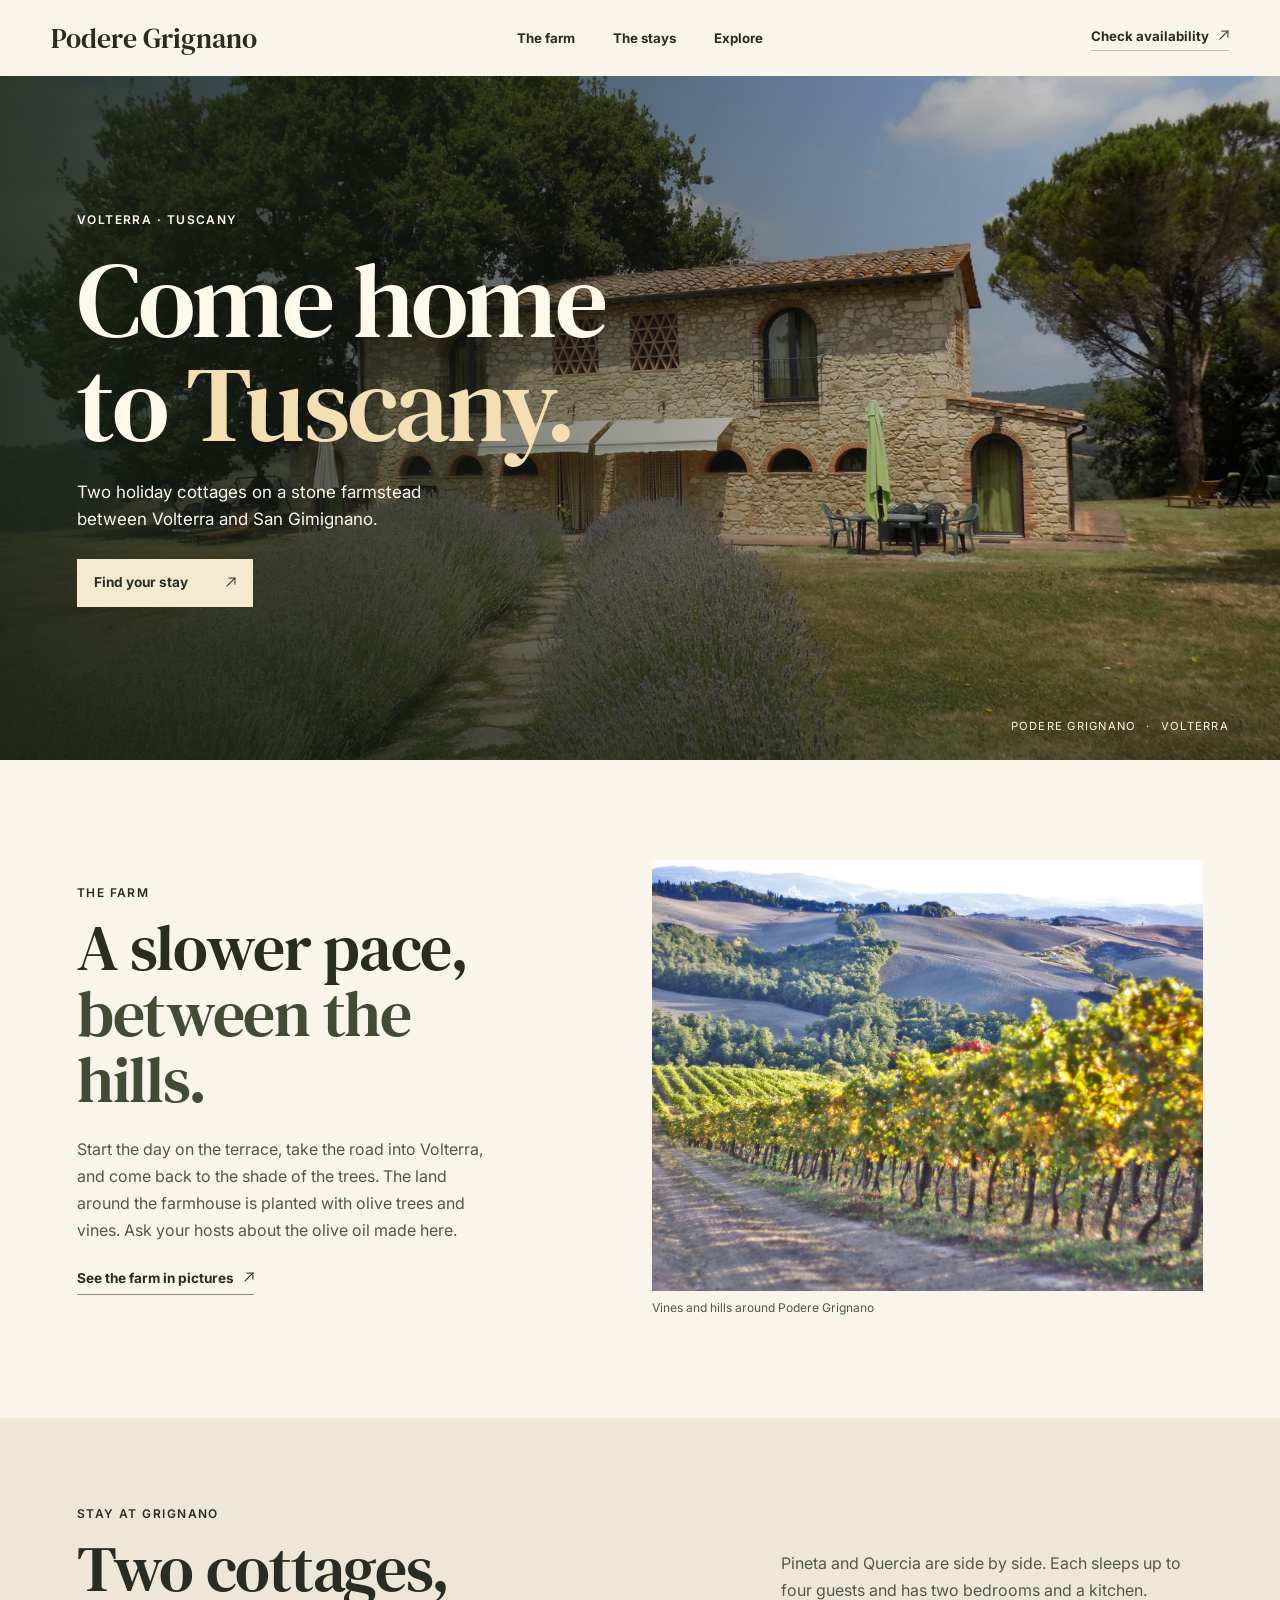
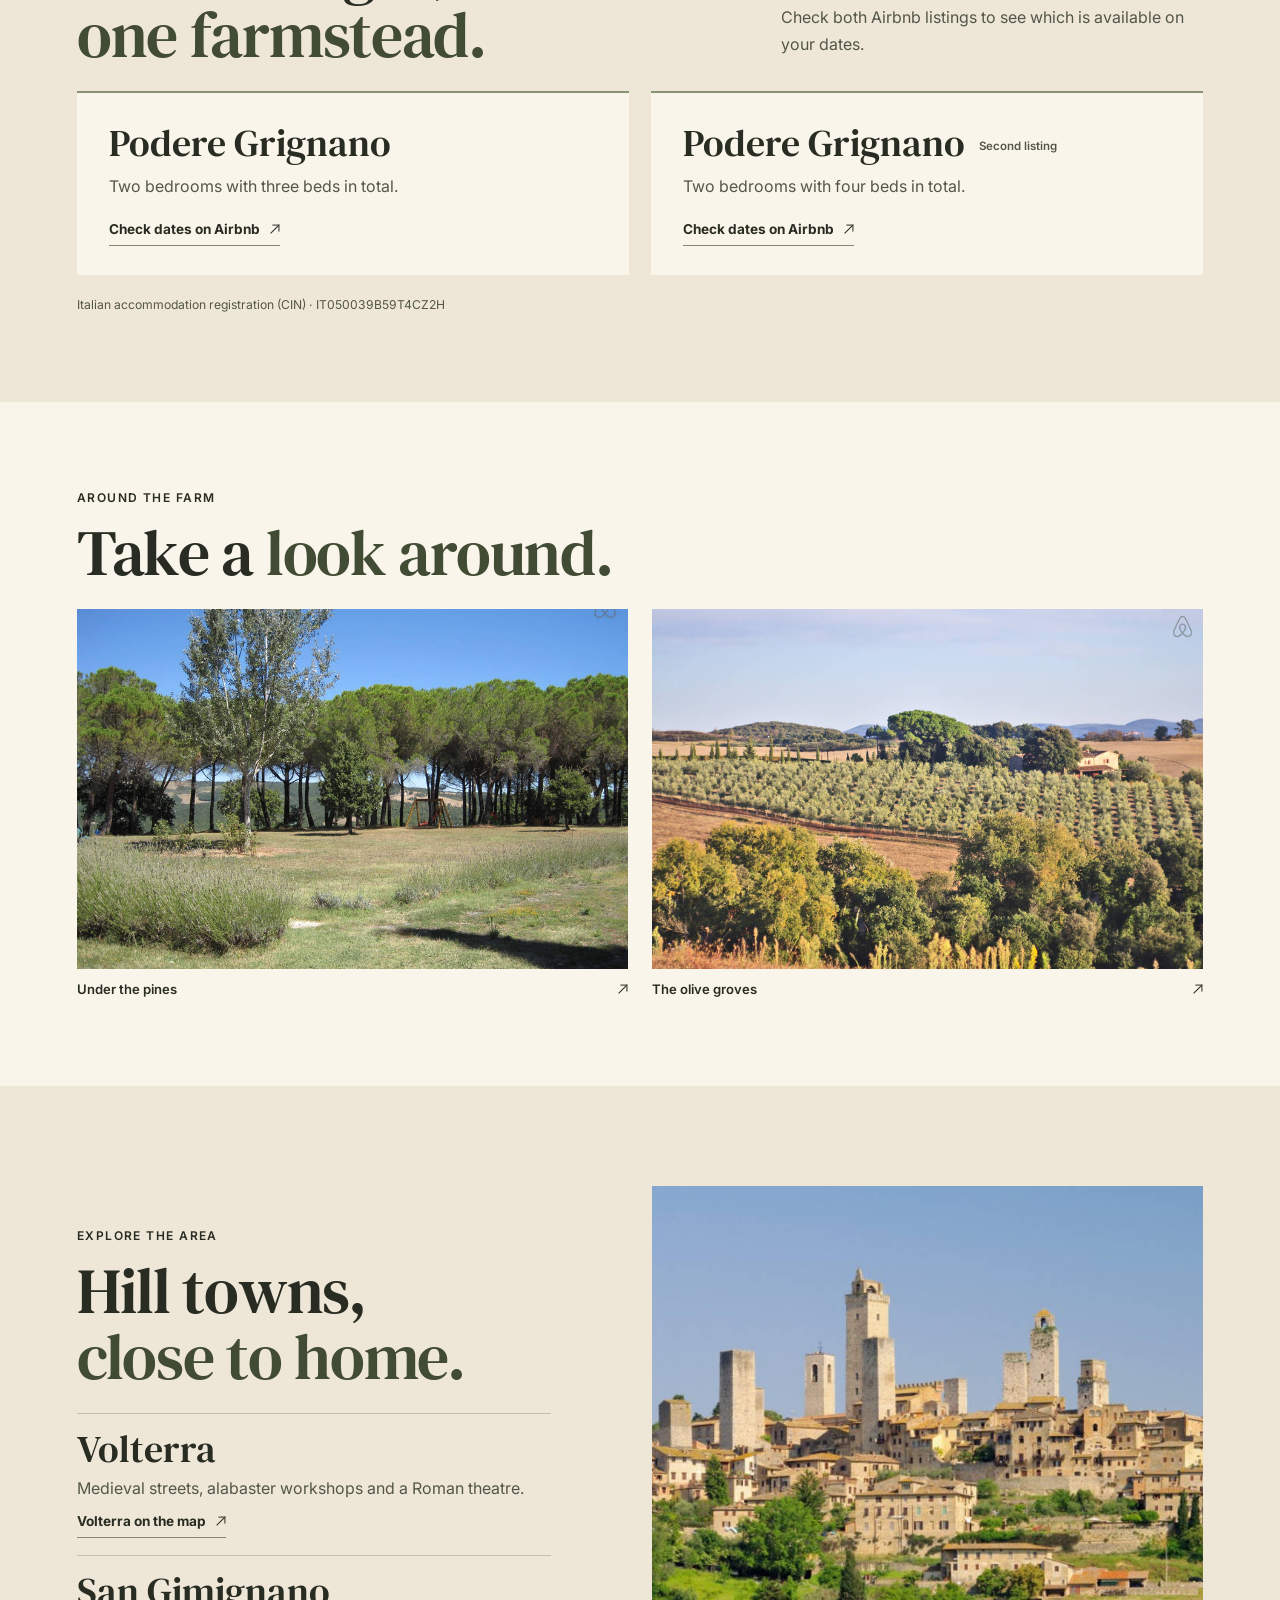
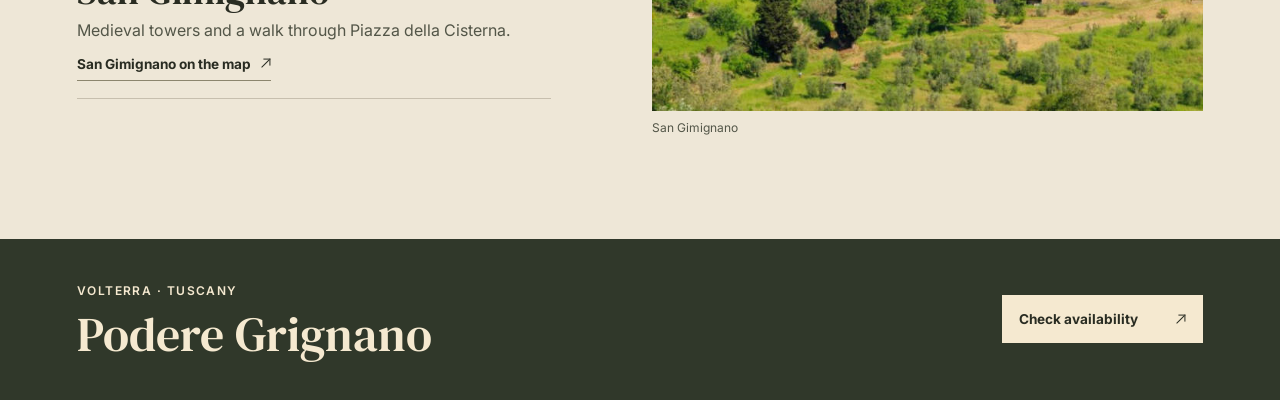
==== commit 805ed891: "Refine the Podere Grignano typography" ====
--- a/index.html
+++ b/index.html
@@ -8,7 +8,7 @@
   <title>Podere Grignano | A farm stay near Volterra, Tuscany</title>
   <link rel="preconnect" href="https://fonts.googleapis.com">
   <link rel="preconnect" href="https://fonts.gstatic.com" crossorigin>
-  <link href="https://fonts.googleapis.com/css2?family=DM+Sans:wght@400;500;600;700&family=Instrument+Serif:ital@0;1&display=swap" rel="stylesheet">
+  <link href="https://fonts.googleapis.com/css2?family=DM+Serif+Text&amp;family=Inter:wght@400;500;600;700&amp;display=swap" rel="stylesheet">
   <link rel="stylesheet" href="styles.css">
   <script src="site.js" defer></script>
 </head>
--- a/styles.css
+++ b/styles.css
@@ -5,30 +5,31 @@
   --olive: #424b34;
   --muted: #535648;
   --rule: #c7bfae;
-  --display: 'Instrument Serif', Georgia, serif;
-  --body: 'DM Sans', Arial, sans-serif;
+  --display: 'DM Serif Text', Georgia, serif;
+  --body: Inter, system-ui, sans-serif;
 }
 
 * { box-sizing: border-box; }
 html { scroll-behavior: smooth; }
-body { margin: 0; color: var(--ink); background: var(--paper); font: 16px/1.65 var(--body); }
+body { margin: 0; color: var(--ink); background: var(--paper); font: 16px/1.7 var(--body); }
 img { display: block; width: 100%; height: auto; }
 a { color: inherit; text-decoration: none; }
 button { font: inherit; }
 :focus-visible { outline: 2px solid currentColor; outline-offset: 5px; }
 h1, h2, h3, p, figure { margin: 0; }
 h1, h2, h3, .brand { font-family: var(--display); font-weight: 400; }
-h2 { font-size: clamp(3.8rem, 7vw, 6.9rem); line-height: .91; margin: .12em 0 .3em; }
+h2 { font-size: clamp(2.5rem, 5vw, 4.55rem); line-height: 1.03; letter-spacing: -.02em; margin: .18em 0 .36em; }
+h2 em, .brand em { font-style: normal; }
 h2 em { color: var(--olive); }
-h3 { font-size: clamp(2rem, 4vw, 3rem); line-height: 1; }
+h3 { font-size: clamp(1.65rem, 3vw, 2.5rem); line-height: 1.1; }
 section[id] { scroll-margin-top: 20px; }
 .shell { width: min(1160px, 88%); margin-inline: auto; }
-.kicker { font-size: .7rem; letter-spacing: .19em; text-transform: uppercase; font-weight: 700; }
+.kicker { font-size: .75rem; letter-spacing: .12em; text-transform: uppercase; font-weight: 600; }
 .skip { position: fixed; z-index: 5; top: 10px; left: 10px; background: var(--paper); padding: 9px 14px; transform: translateY(-150%); }
 .skip:focus { transform: none; }
 
 .header-inner { width: 92%; min-height: 76px; margin: auto; display: grid; grid-template-columns: 1fr auto 1fr; align-items: center; gap: 23px; }
-.brand { font-size: 2rem; line-height: 1; white-space: nowrap; }
+.brand { font-size: 1.75rem; line-height: 1; white-space: nowrap; }
 .header nav { display: flex; gap: clamp(15px, 3vw, 44px); }
 .header nav a, .header-book { font-size: .83rem; font-weight: 700; }
 .header nav a:hover, .header-book:hover { color: #687054; }
@@ -39,9 +40,9 @@
 .hero-image { object-fit: cover; object-position: center 53%; }
 .hero::after { content: ''; background: linear-gradient(90deg, #172014d9, #1c211b66 52%, #1b211311 82%), linear-gradient(0deg, #171c1473, transparent 34%); }
 .hero-content { padding: 64px 0 83px; }
-.hero h1 { margin: .09em 0 .14em; font-size: clamp(5rem, 11vw, 11rem); line-height: .8; letter-spacing: -.026em; }
-.hero h1 em { color: #f4dfb5; }
-.hero-text { max-width: 340px; font-size: 1.08rem; line-height: 1.5; }
+.hero h1 { margin: .16em 0 .22em; font-size: clamp(4.5rem, 8.3vw, 7.5rem); line-height: .98; letter-spacing: -.025em; }
+.hero h1 em { color: #f4dfb5; font-style: normal; }
+.hero-text { max-width: 390px; font-size: 1.0625rem; line-height: 1.6; }
 .button { display: inline-flex; align-items: center; justify-content: space-between; gap: 37px; background: #f5e9d0; color: var(--ink); padding: 12px 17px; min-height: 48px; font-weight: 700; font-size: .85rem; }
 .hero .button { margin-top: 25px; }
 .button:hover { background: #fff7e7; }
@@ -89,7 +90,7 @@
 .explore figure img { aspect-ratio: 1.05; }
 .footer { background: #30382a; color: #f5e9d0; padding-block: 42px; }
 .footer-inner { display: flex; align-items: center; justify-content: space-between; gap: 22px; }
-.footer .brand { margin-top: 9px; font-size: clamp(2.4rem, 5vw, 4rem); }
+.footer .brand { margin-top: 9px; font-size: clamp(1.9rem, 4.2vw, 3rem); }
 
 @media (max-width: 740px) {
   .shell { width: calc(100% - 36px); }
@@ -97,10 +98,10 @@
   .header nav { grid-row: 2; grid-column: 1 / -1; gap: 21px; }
   .header nav a { padding: 3px 0; }
   .header-book { grid-column: 2; grid-row: 1; font-size: .74rem; }
-  .brand { font-size: 1.75rem; }
+  .brand { font-size: clamp(1.2rem, 4.75vw, 1.5rem); }
   .hero { min-height: clamp(510px, 71svh, 690px); }
   .hero-image { object-position: 58% center; }
-  .hero h1 { font-size: clamp(4.3rem, 14.5vw, 7.3rem); }
+  .hero h1 { font-size: clamp(2.9rem, 10.7vw, 5rem); }
   .hero::after { background: linear-gradient(90deg, #171e16c9, #1c211b45), linear-gradient(0deg, #1b211392, transparent 40%); }
   .intro, .explore-inner, .section-heading { grid-template-columns: 1fr; gap: 23px; }
   .intro, .stays, .gallery, .explore-inner { padding-block: 58px; }
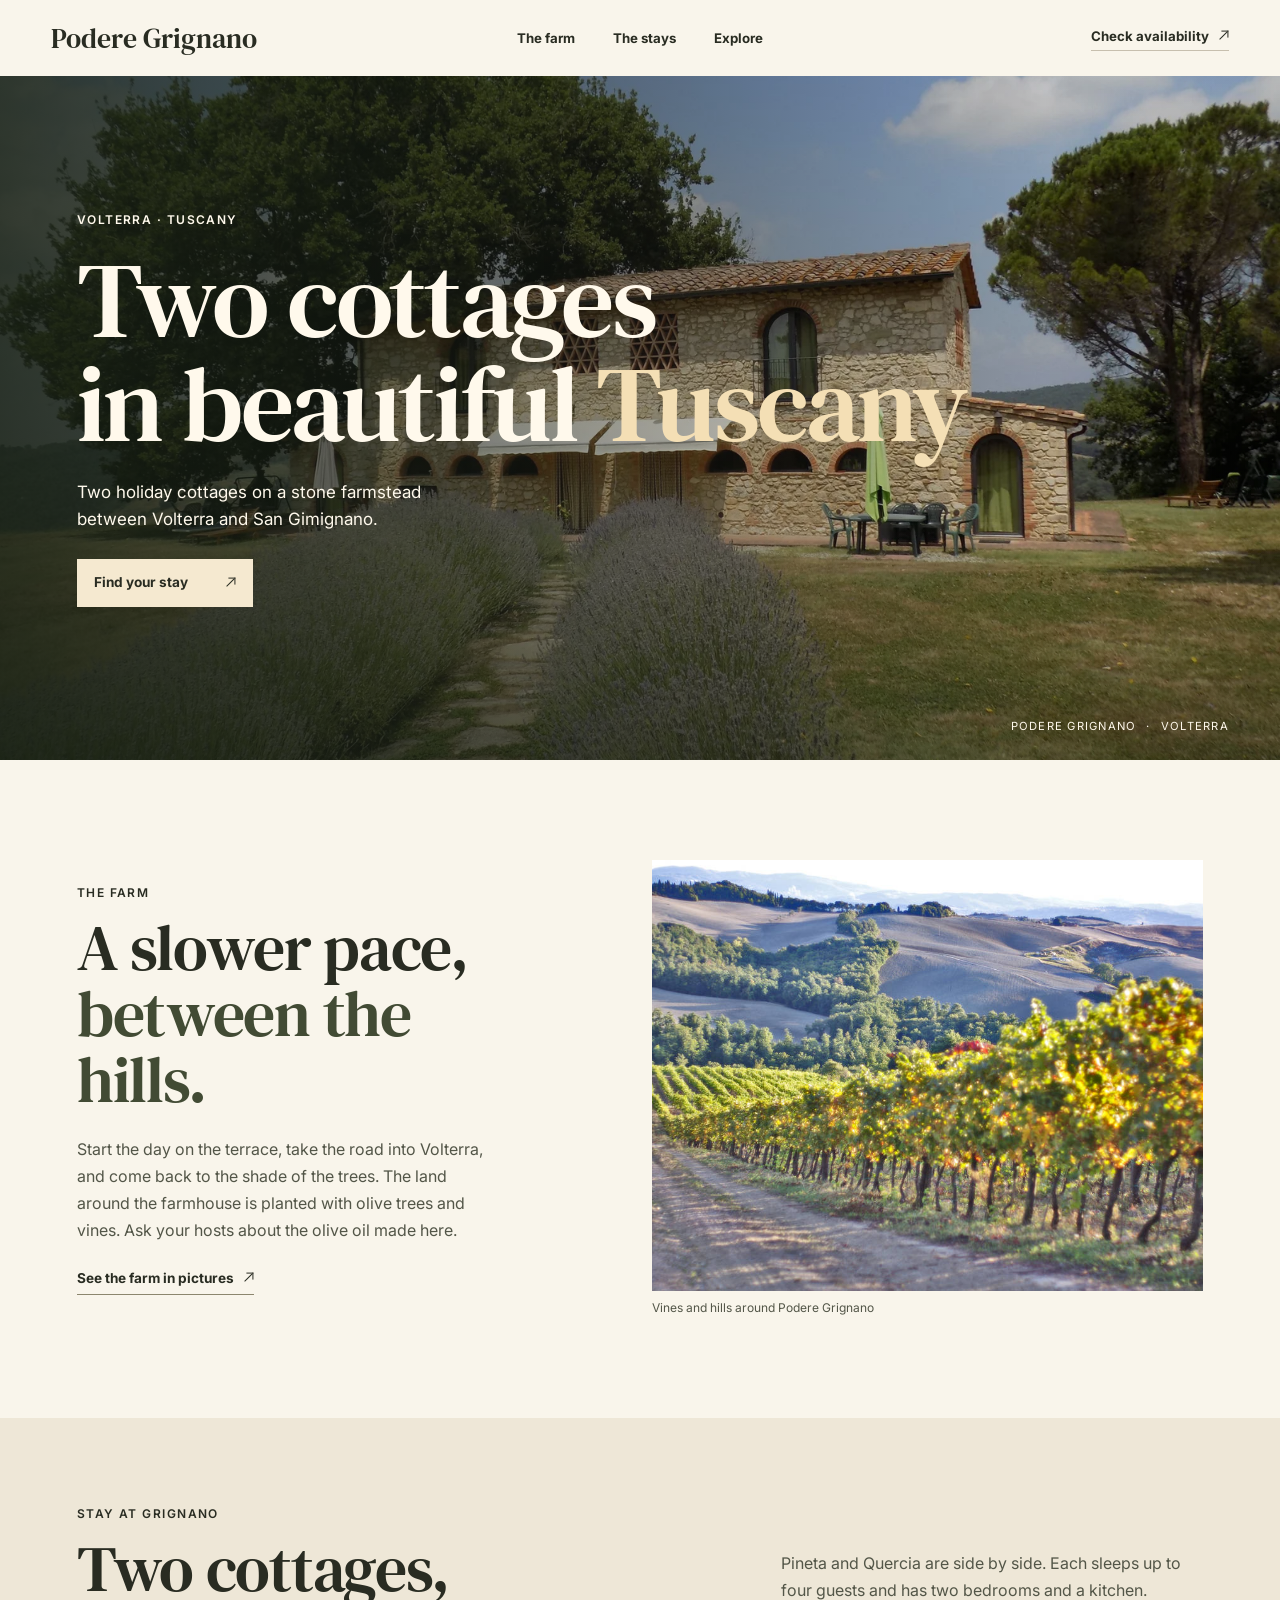
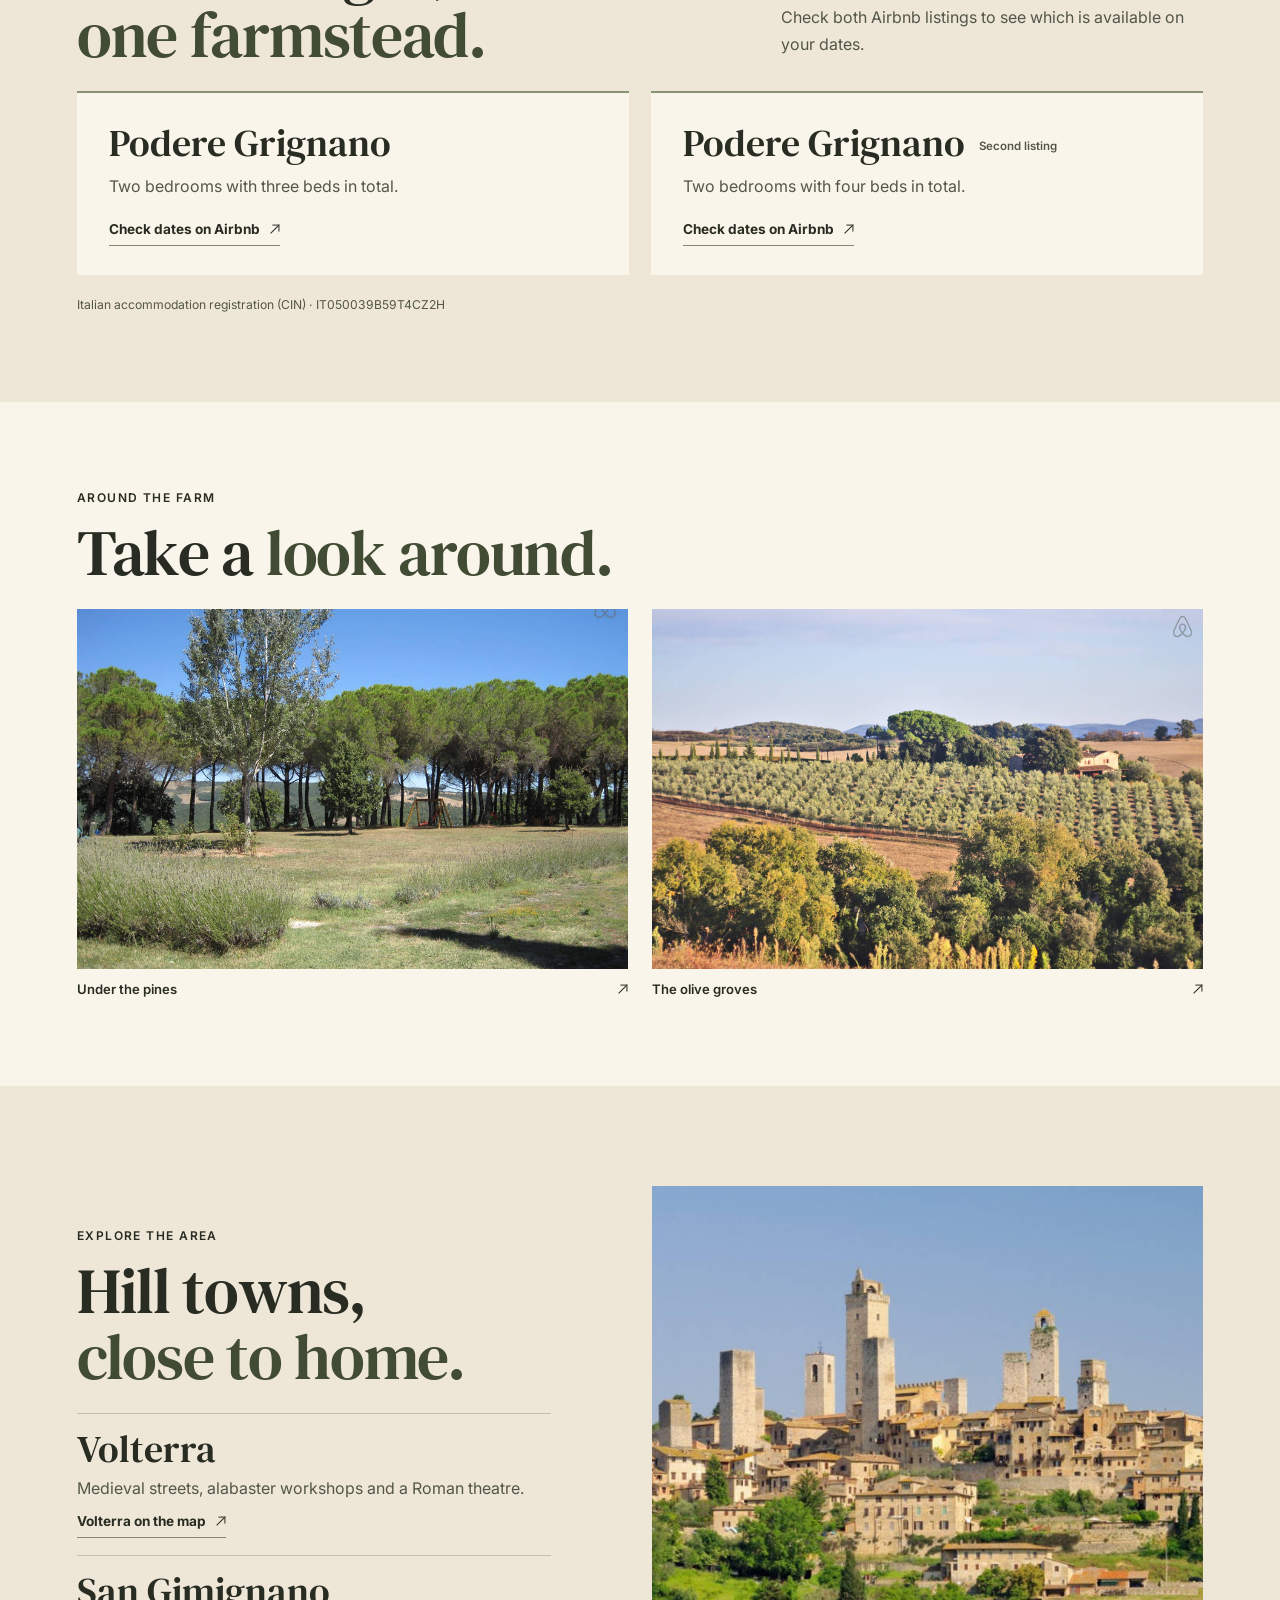
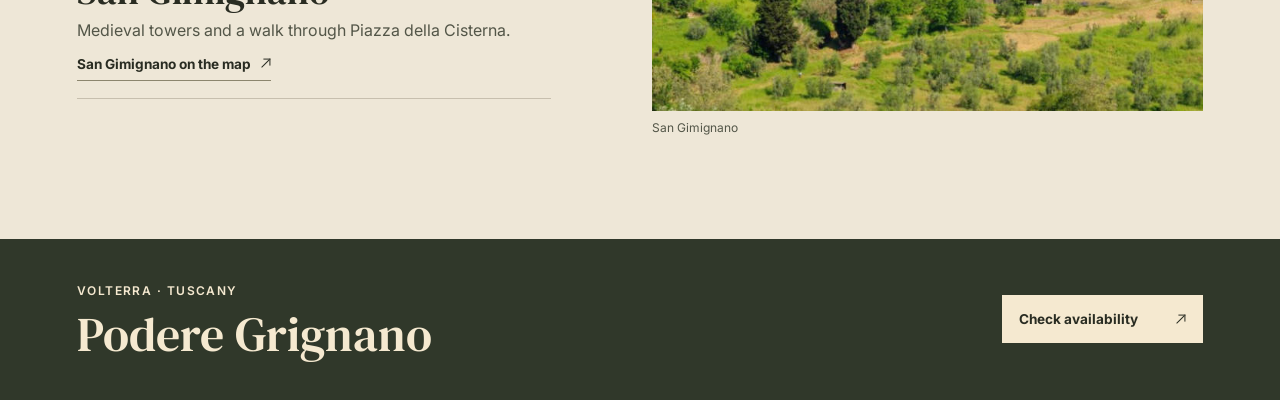
==== commit bc4f072f: "Update the Podere Grignano homepage headline" ====
--- a/index.html
+++ b/index.html
@@ -30,7 +30,7 @@
       <img class="hero-image" src="images/farmhouse.webp" alt="Lavender-lined path leading to the stone farmhouse at Podere Grignano" width="1600" height="1200" fetchpriority="high">
       <div class="hero-content shell">
         <p class="kicker">Volterra · Tuscany</p>
-        <h1 id="welcome">Come home<br>to <em>Tuscany.</em></h1>
+        <h1 id="welcome">Two cottages<br>in beautiful <em>Tuscany</em></h1>
         <p class="hero-text">Two holiday cottages on a stone farmstead between Volterra and San Gimignano.</p>
         <a class="button" href="#stays">Find your stay <span class="arrow" aria-hidden="true"></span></a>
       </div>
